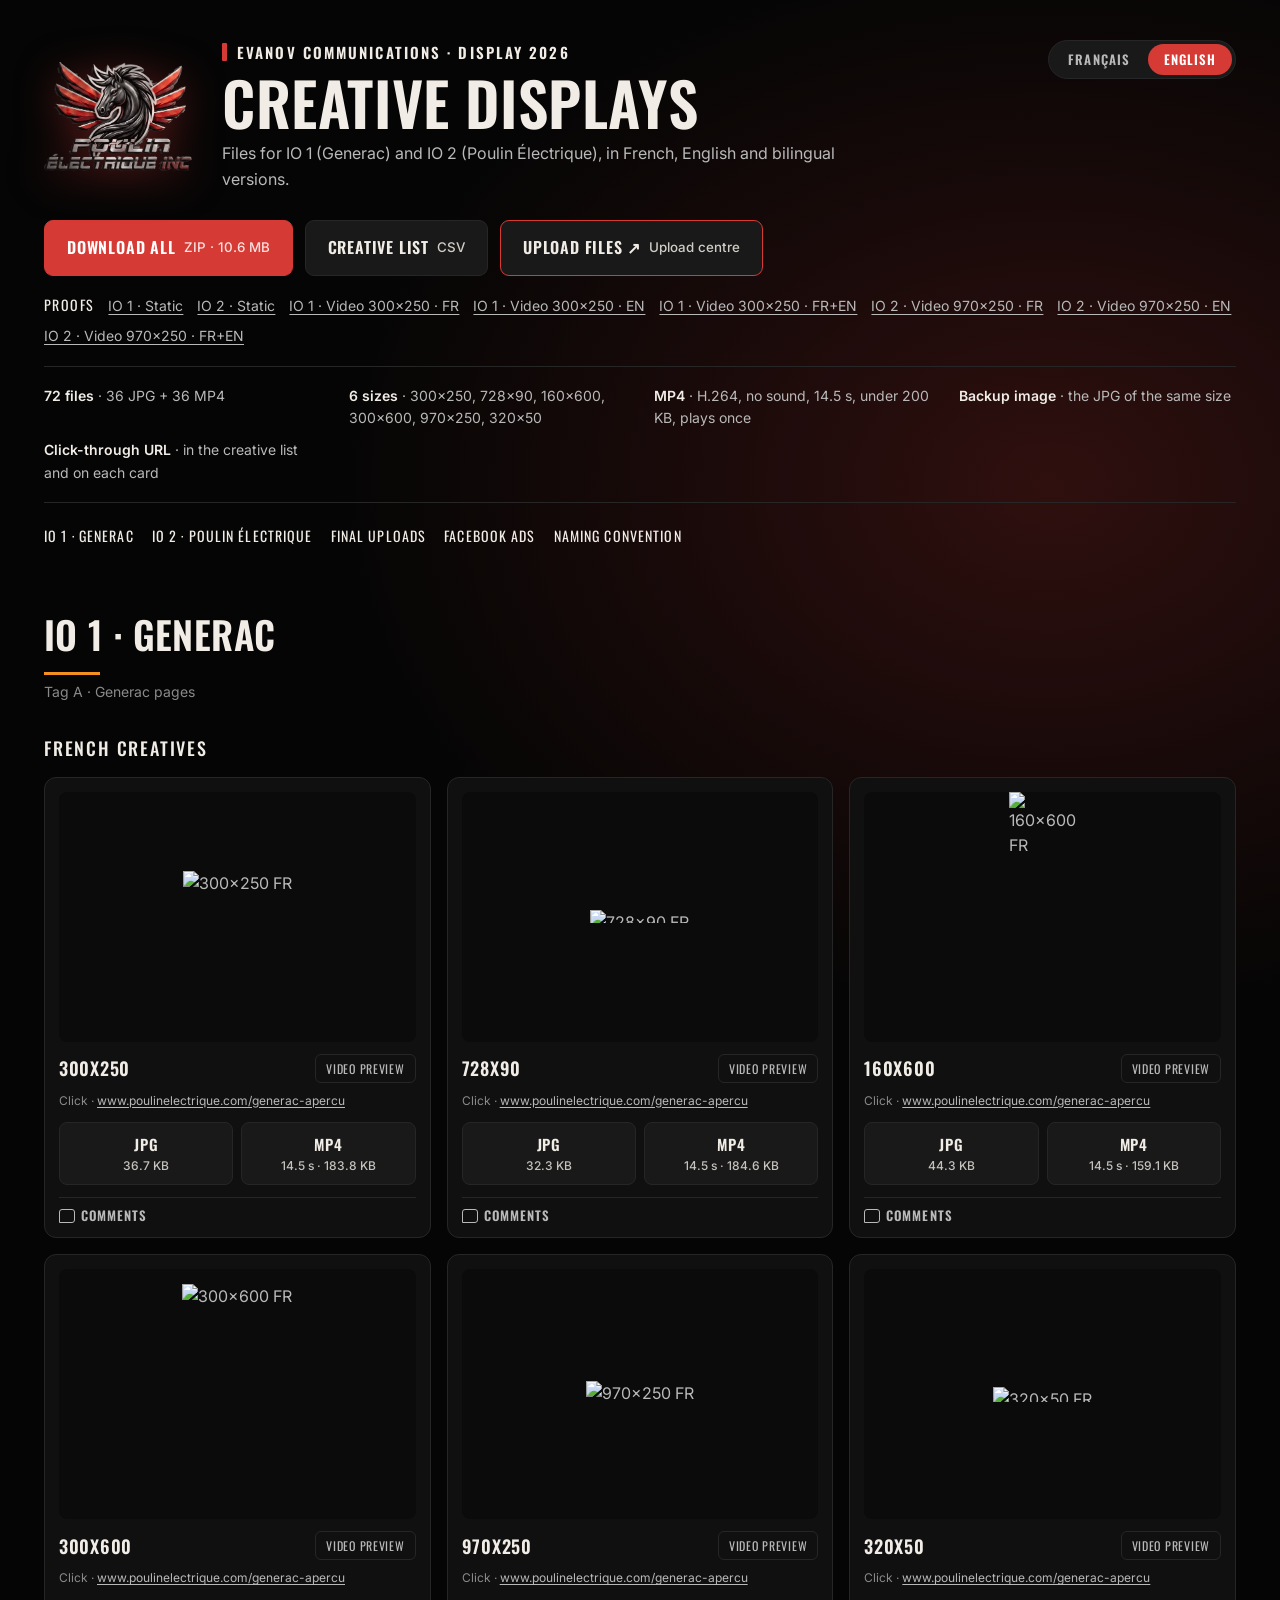
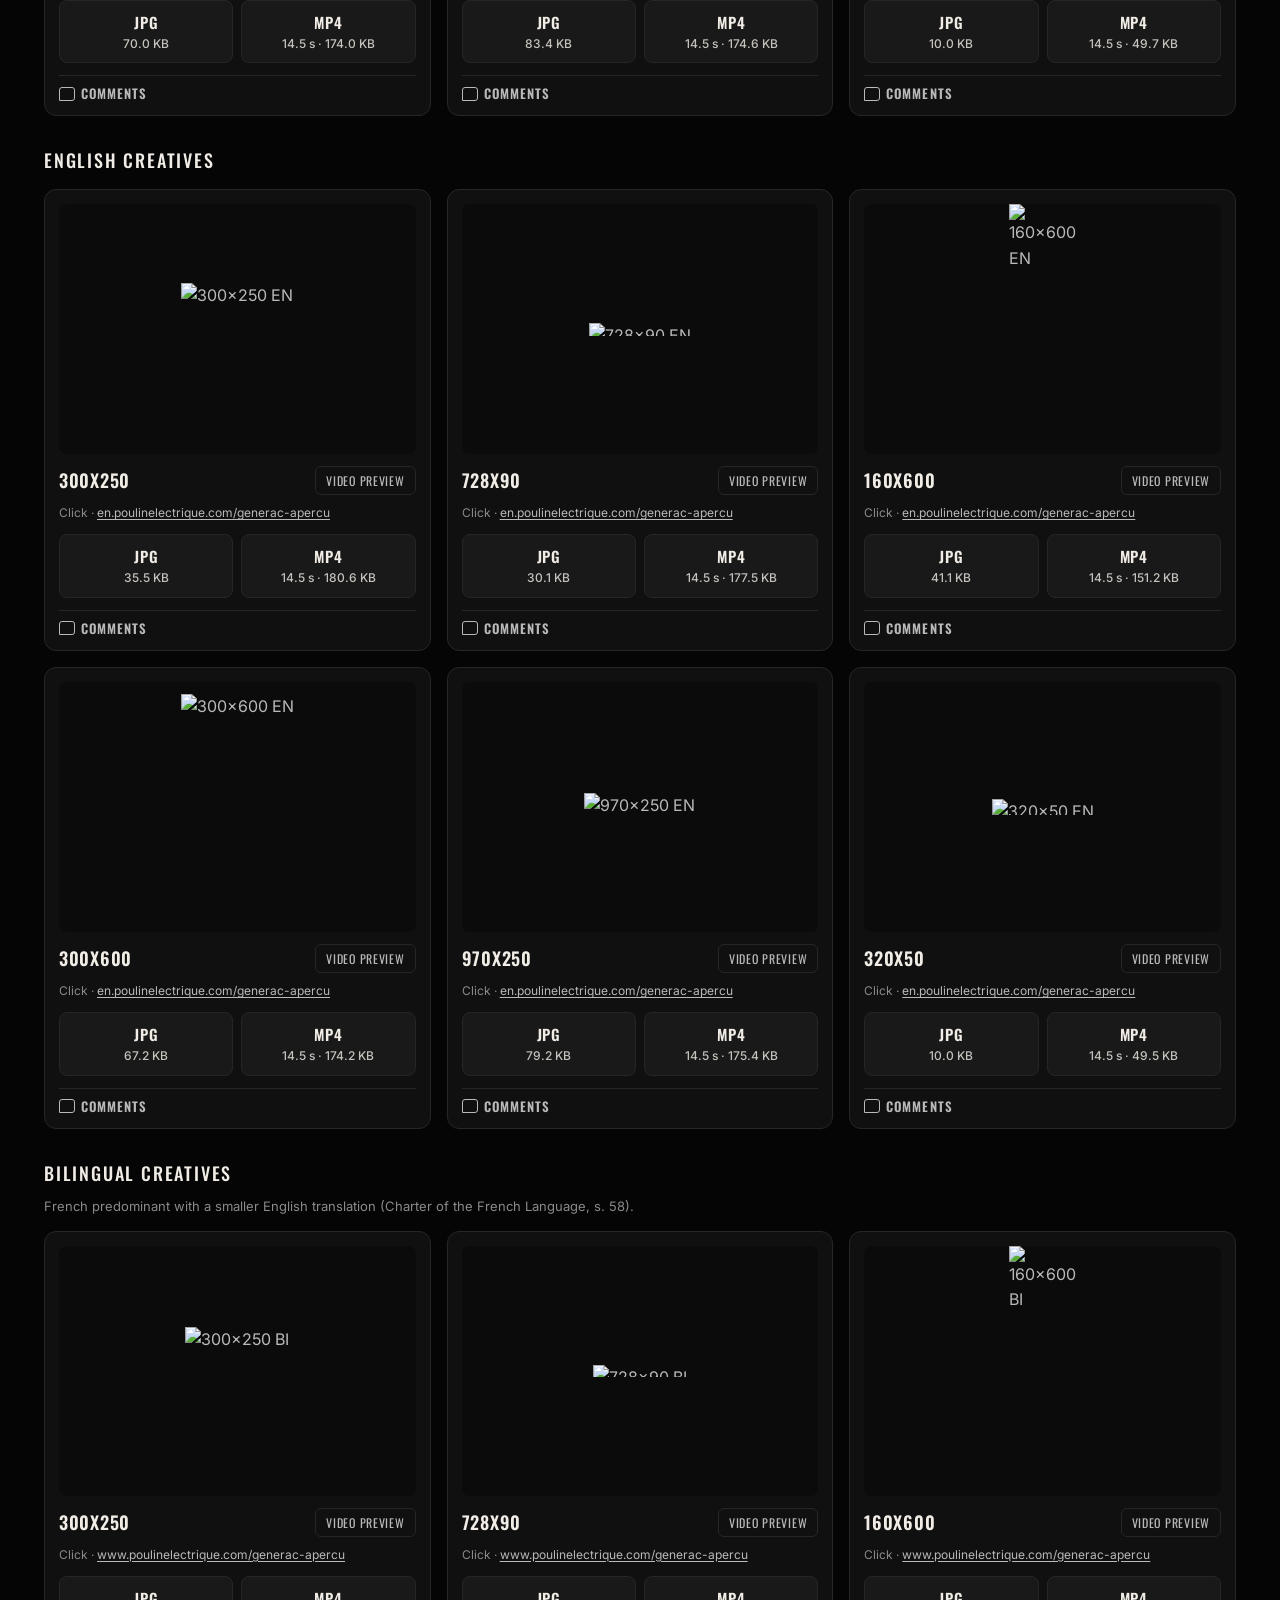
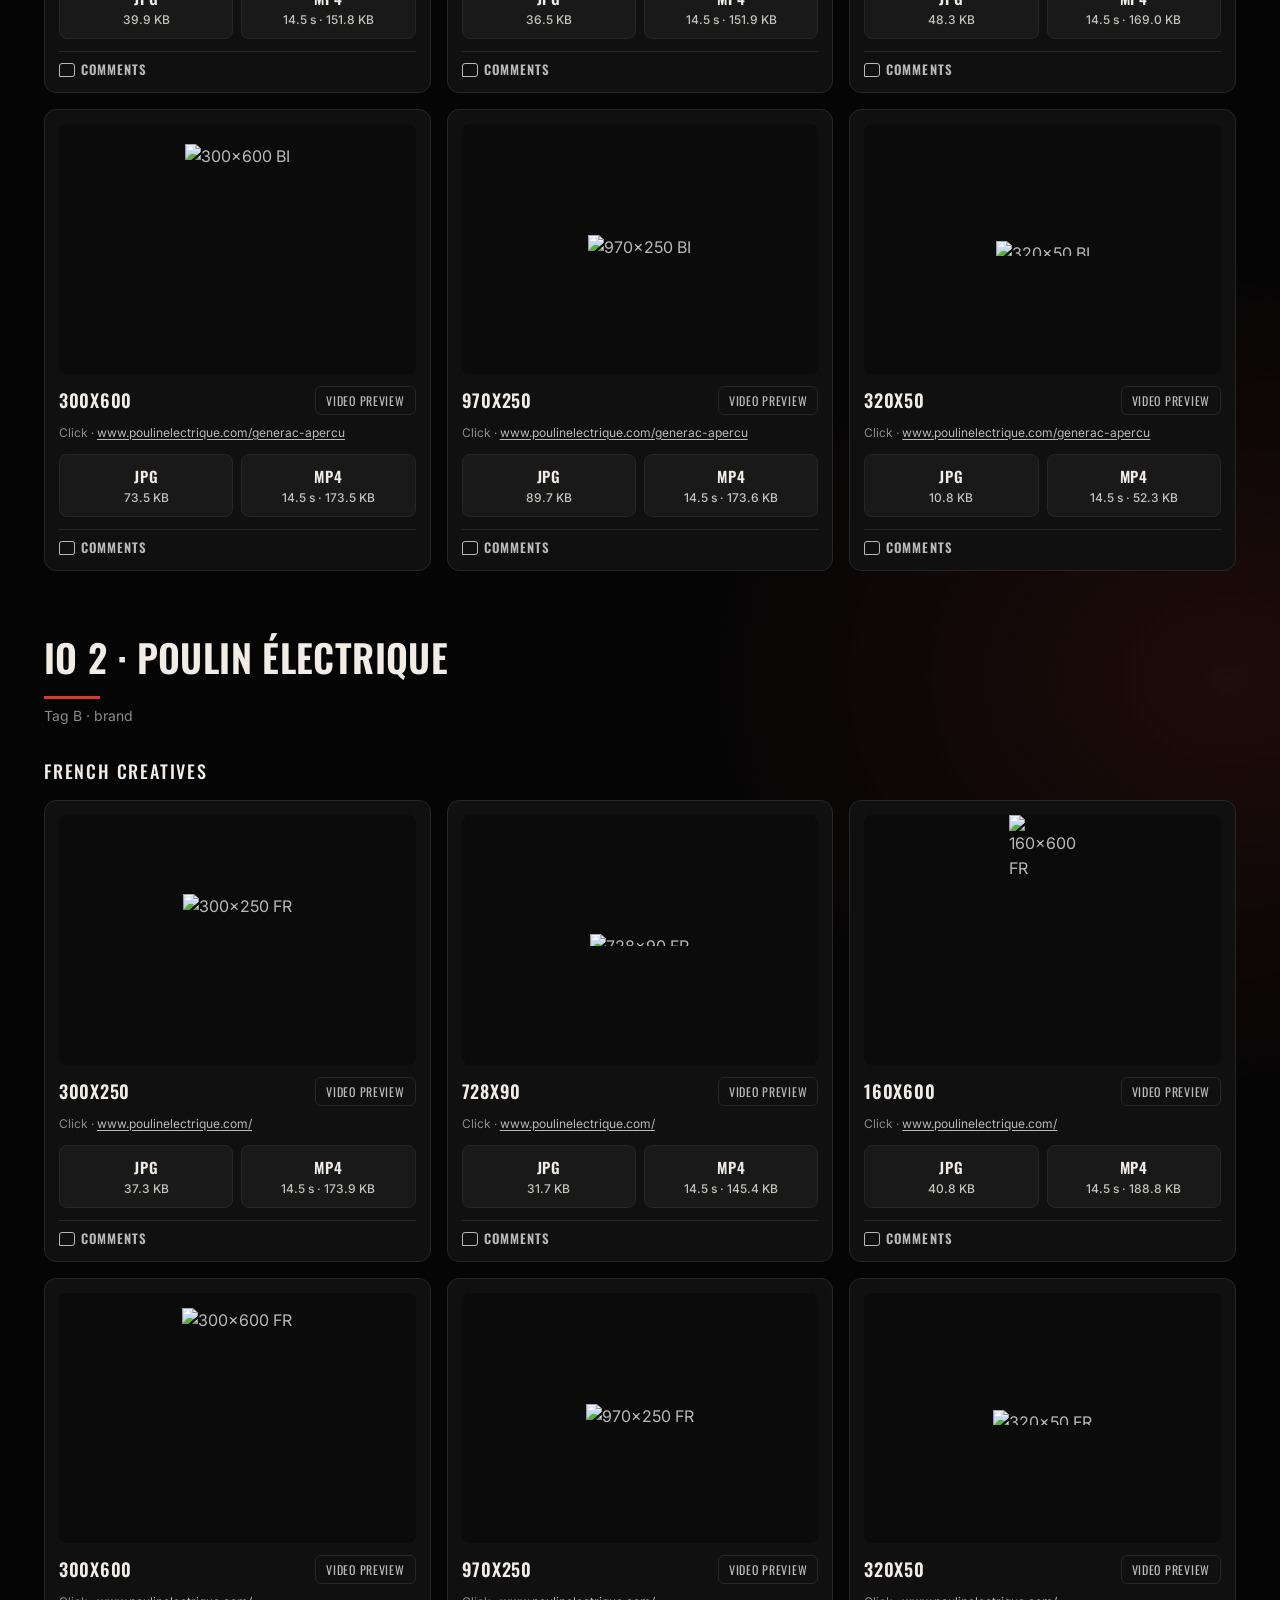
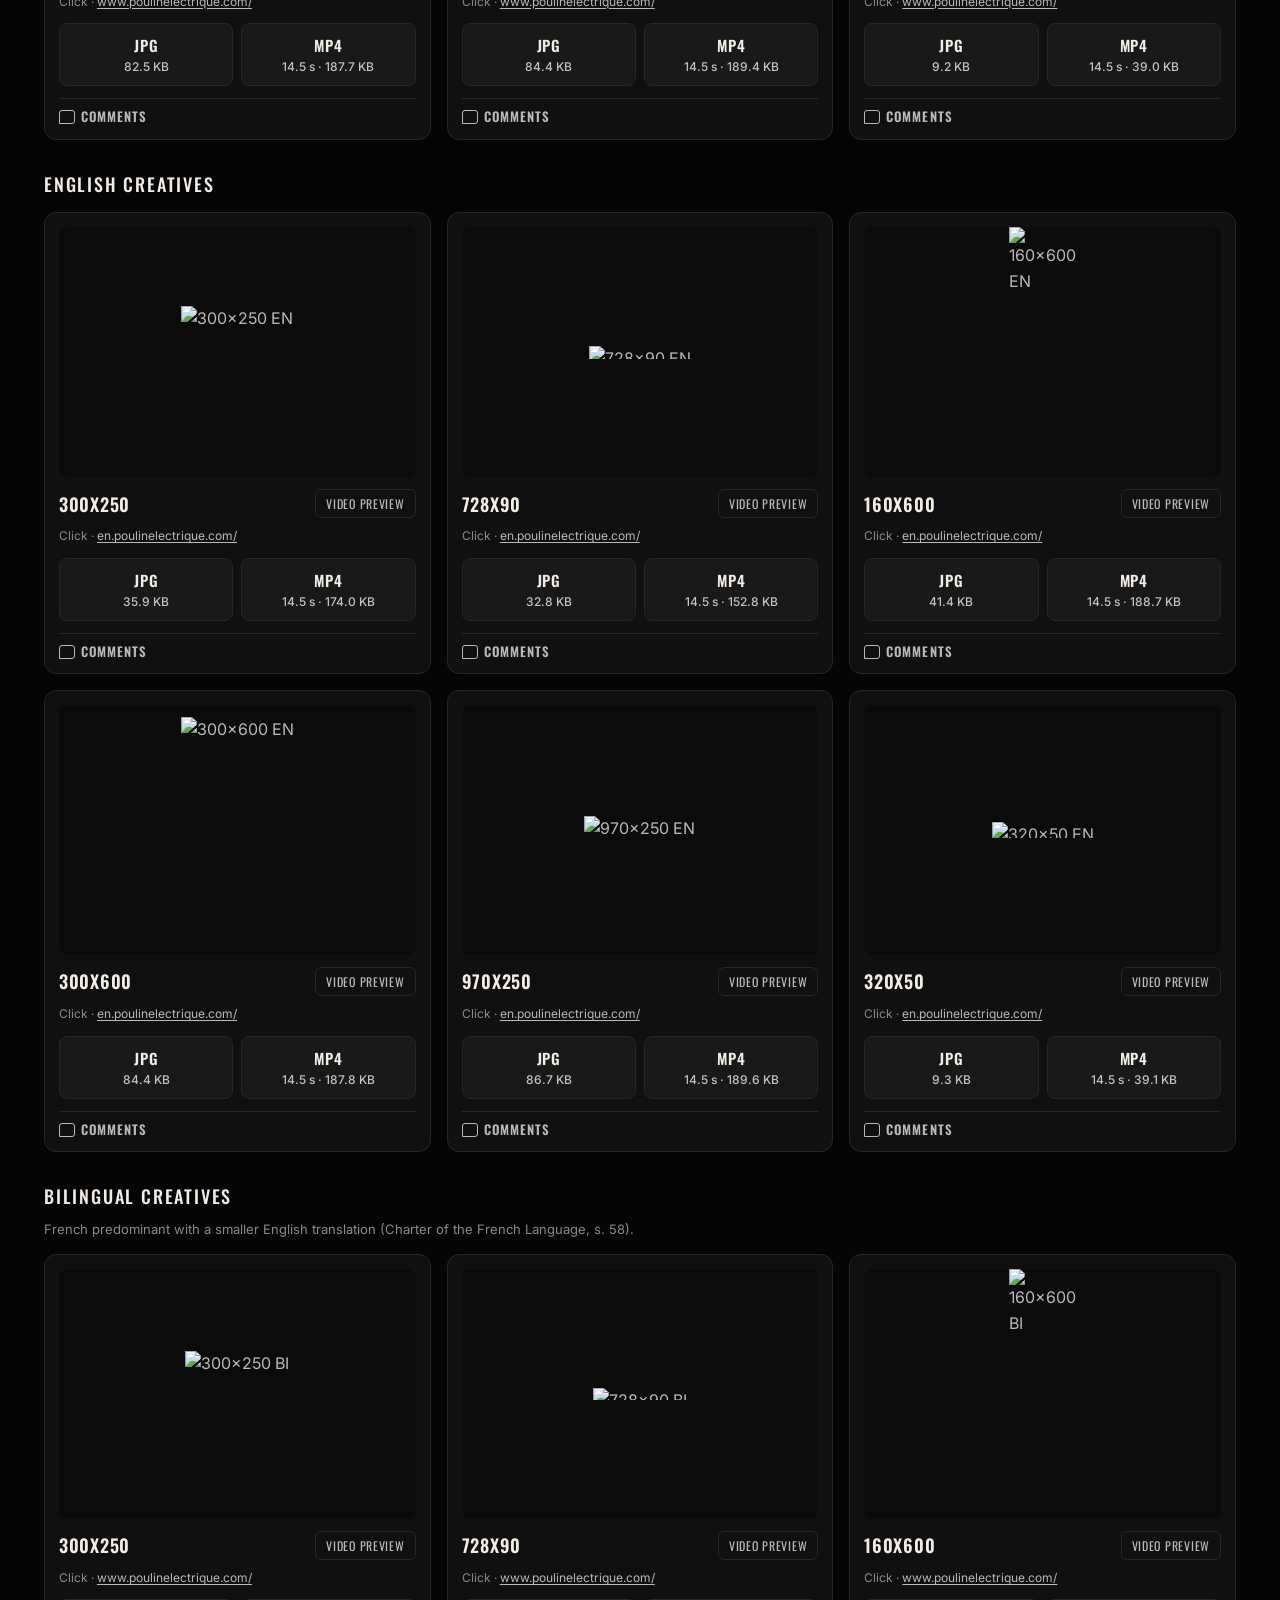
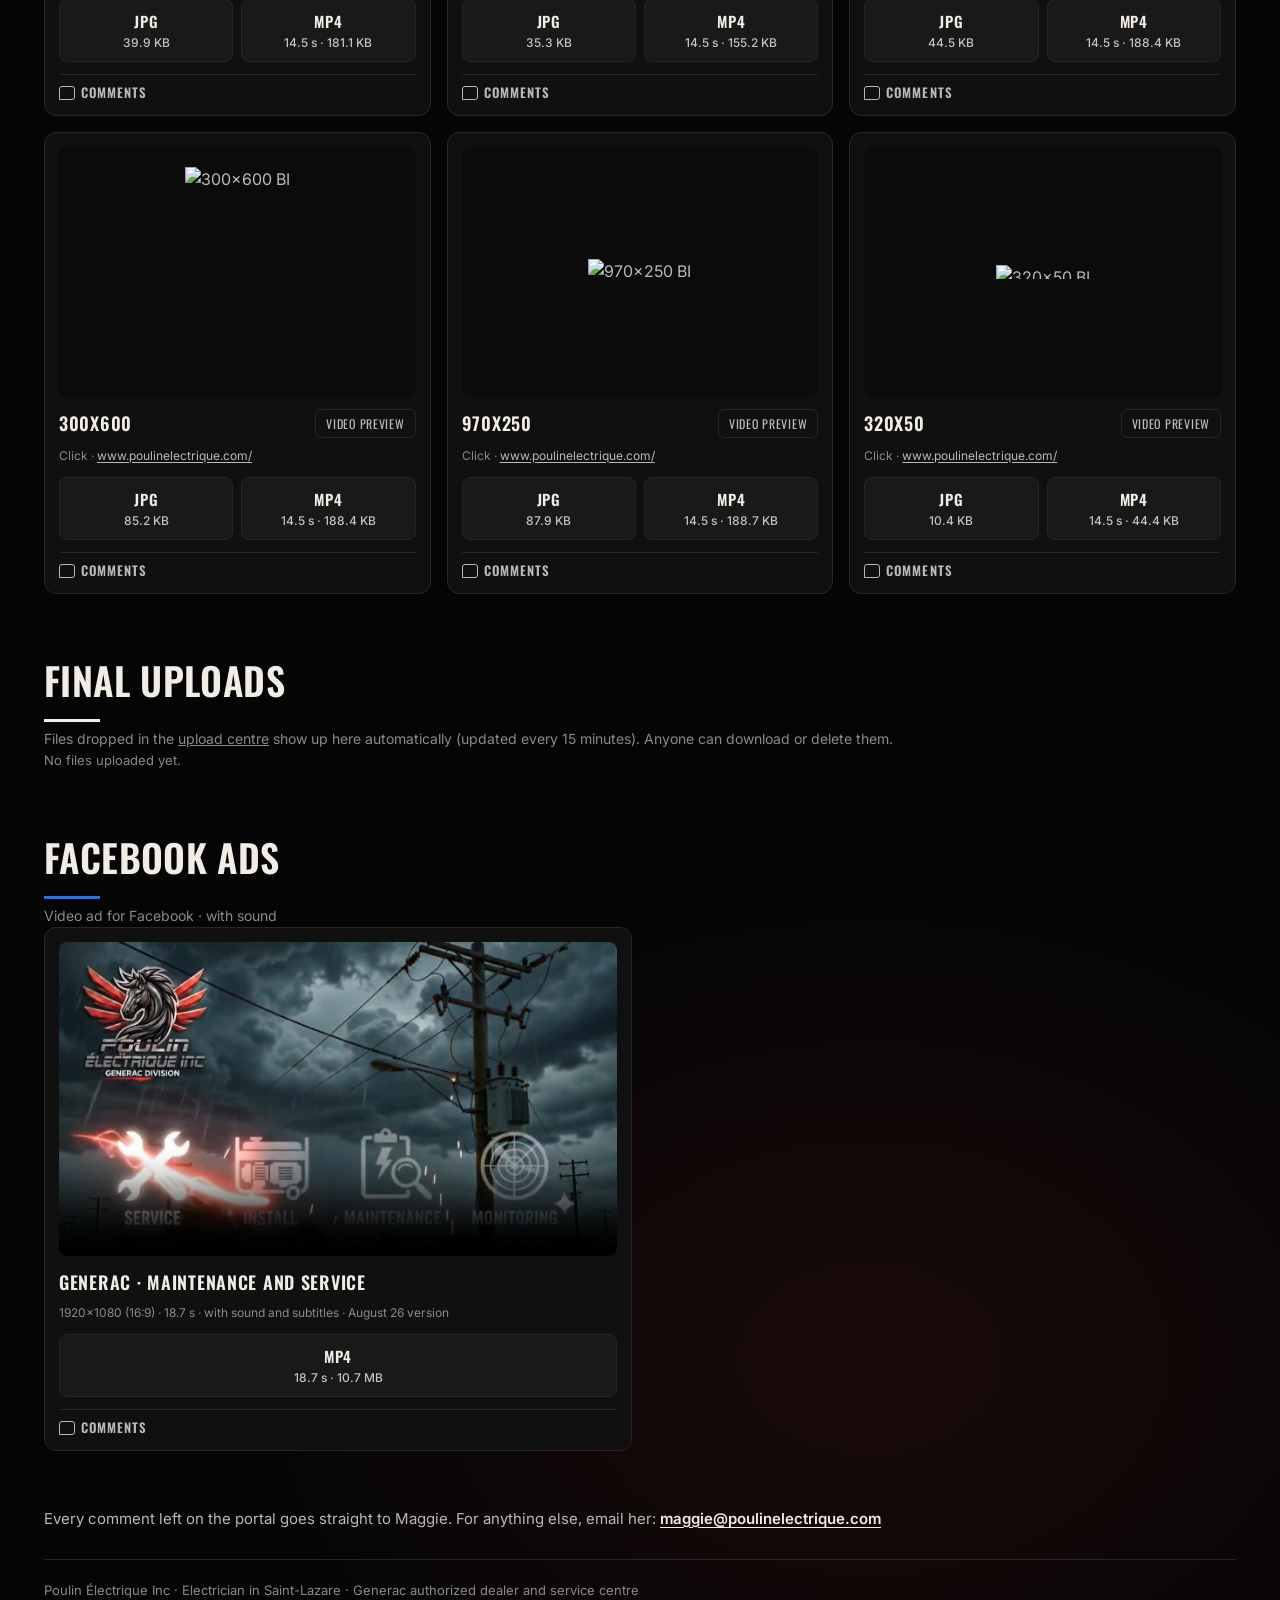
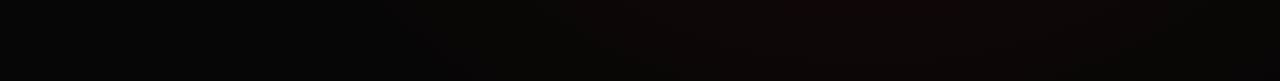
==== en/index.html @ f5dd73fe "Point the upload buttons and the sync to the new Nextcloud link Co-Authored-By: Claude Opus 5.5 <nor" ====
<!doctype html>
<html lang="en-CA">
<head>
<meta charset="utf-8">
<meta name="viewport" content="width=device-width, initial-scale=1">
<meta name="robots" content="noindex, nofollow">
<title>Evanov creative displays · Poulin Électrique Inc</title>
<link rel="alternate" hreflang="fr-CA" href="https://evanov.poulinelectrique.com/">
<link rel="alternate" hreflang="en-CA" href="https://evanov.poulinelectrique.com/en/">
<link rel="preconnect" href="https://fonts.googleapis.com">
<link rel="preconnect" href="https://fonts.gstatic.com" crossorigin>
<link href="https://fonts.googleapis.com/css2?family=Inter:wght@400;500;600&family=Oswald:wght@500;600&display=swap" rel="stylesheet">
<style>
:root{--pei-black:#050505;--pei-black-2:#0B0B0B;--pei-panel:#101010;--pei-panel-2:#161616;--pei-border:#262626;
--pei-red:#D63A34;--pei-red-dark:#B32B26;--pei-cream:#F1EDE6;--pei-text:#B9B9B9;--pei-muted:#8A8A8A;--gen-logo:#F48F20}
*{box-sizing:border-box;margin:0;padding:0}
[hidden]{display:none!important}
html{background:var(--pei-black)}
body{min-height:100vh;color:var(--pei-text);font:16px/1.6 Inter,system-ui,sans-serif;background:
 radial-gradient(1200px 900px at 82% 6%,rgba(214,58,52,.20),transparent 60%),
 radial-gradient(900px 700px at 96% 48%,rgba(214,58,52,.12),transparent 60%),
 radial-gradient(1100px 800px at 68% 96%,rgba(214,58,52,.10),transparent 60%),var(--pei-black);background-attachment:scroll}
a{color:inherit}
.wrap{max-width:1240px;margin:0 auto;padding:40px 24px 80px}
h1,h2,h3,.size,.btn,.dl a,.play{font-family:Oswald,sans-serif;text-transform:uppercase;letter-spacing:.01em}
.top{display:flex;gap:28px;align-items:center;flex-wrap:wrap;margin-bottom:28px}
.top img{width:150px;height:auto;filter:drop-shadow(0 6px 22px rgba(214,58,52,.35))}
.kicker{font-family:Oswald,sans-serif;font-weight:600;font-size:15px;letter-spacing:.14em;text-transform:uppercase;color:var(--pei-cream);display:flex;align-items:center;gap:10px}
.kicker::before{content:"";width:5px;height:18px;background:var(--pei-red);border-radius:1px}
h1{font-weight:600;color:var(--pei-cream);font-size:clamp(34px,5vw,60px);line-height:1.05;margin:6px 0 8px}
.lead{max-width:62ch;color:var(--pei-text)}
.en{color:var(--pei-muted)}
.actions{display:flex;flex-wrap:wrap;gap:12px;margin:26px 0 18px}
.btn{display:inline-flex;align-items:center;gap:8px;padding:14px 22px;border-radius:9px;font-weight:600;letter-spacing:.05em;font-size:16px;text-decoration:none;border:1px solid var(--pei-border);background:#191919;color:var(--pei-cream);transition:background .15s}
.btn:hover{background:var(--pei-panel-2)}
.btn.primary{background:var(--pei-red);border-color:var(--pei-red);color:#fff}
.btn.primary:hover{background:var(--pei-red-dark)}
.btn.upload-btn{border-color:var(--pei-red)}
.btn small{font-family:Inter,sans-serif;text-transform:none;letter-spacing:0;font-weight:500;opacity:.85}
.specs{display:grid;grid-template-columns:repeat(auto-fit,minmax(230px,1fr));gap:10px 28px;margin:8px 0 8px;padding:18px 0;border-top:1px solid var(--pei-border);border-bottom:1px solid var(--pei-border);list-style:none;font-size:14px}
.specs b{color:var(--pei-cream);font-weight:600}
nav.jump{display:flex;flex-wrap:wrap;gap:8px 18px;margin:22px 0 0;font-family:Oswald,sans-serif;text-transform:uppercase;letter-spacing:.08em;font-size:14px}
nav.jump a{text-decoration:none;color:var(--pei-cream)} nav.jump a:hover{color:var(--pei-red)}
.io{margin-top:56px}
.io-head h2{color:var(--pei-cream);font-weight:600;font-size:clamp(26px,3vw,38px)}
#io1 .io-head h2::after{content:"";display:block;width:56px;height:3px;background:var(--gen-logo);margin-top:8px}
#io2 .io-head h2::after{content:"";display:block;width:56px;height:3px;background:var(--pei-red);margin-top:8px}
.io-head p{color:var(--pei-muted);font-size:14px;margin-top:6px}
.lang h3{color:var(--pei-cream);font-weight:500;font-size:18px;letter-spacing:.1em;margin:30px 0 14px}
.grid{display:grid;grid-template-columns:repeat(auto-fill,minmax(290px,1fr));gap:16px}
.card{background:var(--pei-panel);border:1px solid var(--pei-border);border-radius:12px;padding:14px;display:flex;flex-direction:column;gap:12px}
.frame{height:250px;display:flex;align-items:center;justify-content:center;background:var(--pei-black-2);border-radius:8px;overflow:hidden}
.frame img,.frame video{display:block;max-width:100%;max-height:100%;width:auto;height:auto}
.meta{display:flex;justify-content:space-between;align-items:center;gap:10px}
.size{color:var(--pei-cream);font-weight:600;font-size:18px;letter-spacing:.04em}
.play{background:none;border:1px solid var(--pei-border);color:var(--pei-text);border-radius:6px;padding:5px 10px;font-size:12px;letter-spacing:.06em;cursor:pointer}
.play:hover,.play[aria-pressed="true"]{border-color:var(--pei-red);color:var(--pei-cream)}
.play .en{color:inherit;opacity:.7}
.dl{display:grid;grid-template-columns:1fr 1fr;gap:8px}
.dl a{display:flex;flex-direction:column;align-items:center;padding:9px 6px;border-radius:8px;background:#191919;border:1px solid var(--pei-border);text-decoration:none;color:var(--pei-cream);font-weight:600;font-size:15px;letter-spacing:.05em;transition:background .15s}
.dl a:hover{background:var(--pei-red);border-color:var(--pei-red);color:#fff}
.dl .del{display:flex;flex-direction:column;align-items:center;padding:9px 6px;border-radius:8px;background:none;border:1px solid var(--pei-border);color:var(--pei-text);font:600 15px/1.6 Oswald,sans-serif;text-transform:uppercase;letter-spacing:.05em;cursor:pointer;transition:color .15s,border-color .15s}
.dl .del:hover{border-color:var(--pei-red);color:var(--pei-red)}
.dl .del:disabled{opacity:.6;cursor:default}
.dl small{font-family:Inter,sans-serif;text-transform:none;letter-spacing:0;font-weight:500;font-size:12px;color:inherit;opacity:.8}
a:focus-visible,button:focus-visible{outline:2px solid var(--pei-cream);outline-offset:3px}
footer{margin-top:28px;padding-top:20px;border-top:1px solid var(--pei-border);font-size:13px;color:var(--pei-muted)}
@media (max-width:640px){.btn{flex-direction:column;align-items:flex-start;gap:2px}.wrap{padding:28px 16px 64px}.top img{width:110px}.grid{grid-template-columns:1fr}.frame{height:220px}}

.lang-toggle{margin-left:auto;align-self:flex-start;display:inline-flex;gap:2px;padding:3px;border:1px solid var(--pei-border);background:#191919;border-radius:999px}
.lang-toggle a{flex:1;text-align:center;font:600 13px/1 Oswald,sans-serif;text-transform:uppercase;letter-spacing:.08em;color:var(--pei-text);text-decoration:none;border-radius:999px;padding:9px 16px;transition:background .15s,color .15s}
.lang-toggle a:hover{color:var(--pei-cream)}
.lang-toggle a[aria-current="page"]{background:var(--pei-red);color:#fff}
.contact-note{margin-top:56px;font-size:15px;color:var(--pei-text)}
.contact-note a{color:var(--pei-cream);font-weight:600;text-underline-offset:3px;overflow-wrap:anywhere}
.contact-note a:hover{color:var(--pei-red)}
@media (max-width:640px){.lang-toggle{width:100%;margin-left:0}}
.proofs{display:flex;flex-wrap:wrap;gap:8px 14px;align-items:baseline;margin:0 0 18px;font-size:14px}
.proofs span{font-family:Oswald,sans-serif;text-transform:uppercase;letter-spacing:.1em;color:var(--pei-cream)}
.proofs a{color:var(--pei-text);text-underline-offset:3px}
.proofs a:hover{color:var(--pei-cream)}
.click{font-size:12px;color:var(--pei-muted);overflow-wrap:anywhere;margin-top:-4px}
.click a{color:var(--pei-text);text-underline-offset:2px}
.note{font-size:13px;color:var(--pei-muted);margin:-6px 0 14px}
#final .io-head h2::after{content:"";display:block;width:56px;height:3px;background:var(--pei-cream);margin-top:8px}
#facebook .io-head h2::after{content:"";display:block;width:56px;height:3px;background:#1877F2;margin-top:8px}
.grid.wide{grid-template-columns:repeat(auto-fill,minmax(min(100%,460px),1fr))}
.grid>.note{grid-column:1/-1;margin:0}
.frame.wide{height:auto;aspect-ratio:16/9}
.frame.wide video{width:100%;height:100%;object-fit:contain}
.frame .ext{font:600 30px/1 Oswald,sans-serif;text-transform:uppercase;letter-spacing:.06em;color:var(--pei-muted)}
.fname{color:var(--pei-cream);font-weight:600;font-size:15px;overflow-wrap:anywhere}
.finfo{font-size:12px;color:var(--pei-muted);margin-top:-6px}
.dl.one{grid-template-columns:1fr}
</style>
<link rel="stylesheet" href="../assets/comments.css">
<script>
// ?lang=fr sends readers to the French page.
if (new URLSearchParams(location.search).get('lang') === 'fr') location.replace('../' + location.hash);
</script>
</head>
<body>
<main class="wrap">
  <div class="top">
    <img src="../assets/PEI_Logo-Horse.png" alt="Poulin Électrique Inc">
    <div>
      <p class="kicker">Evanov Communications · Display 2026</p>
      <h1>Creative displays</h1>
      <p class="lead">Files for IO 1 (Generac) and IO 2 (Poulin Électrique), in French, English and bilingual versions.</p>
    </div>
    <nav class="lang-toggle" aria-label="Langue / Language">
      <a href="../" hreflang="fr" lang="fr" data-lang="fr">Français</a>
      <a href="./" hreflang="en" lang="en" data-lang="en" aria-current="page">English</a>
    </nav>
  </div>

  <div class="actions">
    <a class="btn primary" href="../PEI_Evanov_Display_2026-10.zip" download>Download all <small>ZIP · 10.6 MB</small></a>
    <a class="btn" href="../PEI_Evanov_EN_CreativeList.csv" download>Creative list <small>CSV</small></a>
    <a class="btn upload-btn" href="https://portail.poulinelectrique.com/s/enEReEKwoagQmYc" target="_blank" rel="noopener">Upload files ↗ <small>Upload centre</small></a>
  </div>
  <p class="proofs"><span>Proofs</span> <a href="../Proofs/PEI_IO1-Generac_Proof-Static.jpg" target="_blank" rel="noopener">IO 1 · Static</a> <a href="../Proofs/PEI_IO2-Poulin_Proof-Static.jpg" target="_blank" rel="noopener">IO 2 · Static</a> <a href="../Proofs/PEI_IO1-Generac_FR_300x250_Proof-Video.jpg" target="_blank" rel="noopener">IO 1 · Video 300x250 · FR</a> <a href="../Proofs/PEI_IO1-Generac_EN_300x250_Proof-Video.jpg" target="_blank" rel="noopener">IO 1 · Video 300x250 · EN</a> <a href="../Proofs/PEI_IO1-Generac_BI_300x250_Proof-Video.jpg" target="_blank" rel="noopener">IO 1 · Video 300x250 · FR+EN</a> <a href="../Proofs/PEI_IO2-Poulin_FR_970x250_Proof-Video.jpg" target="_blank" rel="noopener">IO 2 · Video 970x250 · FR</a> <a href="../Proofs/PEI_IO2-Poulin_EN_970x250_Proof-Video.jpg" target="_blank" rel="noopener">IO 2 · Video 970x250 · EN</a> <a href="../Proofs/PEI_IO2-Poulin_BI_970x250_Proof-Video.jpg" target="_blank" rel="noopener">IO 2 · Video 970x250 · FR+EN</a></p>

  <ul class="specs"><li><b>72 files</b> · 36 JPG + 36 MP4</li><li><b>6 sizes</b> · 300×250, 728×90, 160×600, 300×600, 970×250, 320×50</li><li><b>MP4</b> · H.264, no sound, 14.5 s, under 200 KB, plays once</li><li><b>Backup image</b> · the JPG of the same size</li><li><b>Click-through URL</b> · in the creative list and on each card</li></ul>

  <nav class="jump" aria-label="Sections"><a href="#io1">IO 1 · Generac</a><a href="#io2">IO 2 · Poulin Électrique</a><a href="#final">Final uploads</a><a href="#facebook">Facebook ads</a><a href="final-drafts/#naming">Naming convention</a></nav>

  <section class="io" id="io1">
    <header class="io-head"><h2>IO 1 · Generac</h2><p>Tag A · Generac pages</p></header>
    <section class="lang">
      <h3>French creatives</h3>
      <div class="grid">
      <article class="card">
        <div class="frame">
          <img src="../Static/IO1-Generac/PEI_IO1-Generac_FR_300x250.jpg" width="300" height="250" alt="300x250 FR" loading="lazy">
          <video src="../Video-MP4/IO1-Generac/PEI_IO1-Generac_FR_300x250.mp4" poster="../Static/IO1-Generac/PEI_IO1-Generac_FR_300x250.jpg" width="300" height="250" preload="none" muted playsinline controls hidden></video>
        </div>
        <div class="meta">
          <span class="size">300x250</span>
          <button class="play" type="button" aria-pressed="false">Video preview</button>
        </div>
        <p class="click">Click · <a href="https://www.poulinelectrique.com/generac-apercu?utm_source=evanov&amp;utm_medium=display&amp;utm_campaign=io1-generac-fr&amp;utm_content=static-300x250" target="_blank" rel="noopener">www.poulinelectrique.com/generac-apercu</a></p>
        <div class="dl">
          <a href="../Static/IO1-Generac/PEI_IO1-Generac_FR_300x250.jpg" download>JPG <small>36.7 KB</small></a>
          <a href="../Video-MP4/IO1-Generac/PEI_IO1-Generac_FR_300x250.mp4" download>MP4 <small>14.5 s · 183.8 KB</small></a>
        </div>
      </article>
      <article class="card">
        <div class="frame">
          <img src="../Static/IO1-Generac/PEI_IO1-Generac_FR_728x90.jpg" width="728" height="90" alt="728x90 FR" loading="lazy">
          <video src="../Video-MP4/IO1-Generac/PEI_IO1-Generac_FR_728x90.mp4" poster="../Static/IO1-Generac/PEI_IO1-Generac_FR_728x90.jpg" width="728" height="90" preload="none" muted playsinline controls hidden></video>
        </div>
        <div class="meta">
          <span class="size">728x90</span>
          <button class="play" type="button" aria-pressed="false">Video preview</button>
        </div>
        <p class="click">Click · <a href="https://www.poulinelectrique.com/generac-apercu?utm_source=evanov&amp;utm_medium=display&amp;utm_campaign=io1-generac-fr&amp;utm_content=static-728x90" target="_blank" rel="noopener">www.poulinelectrique.com/generac-apercu</a></p>
        <div class="dl">
          <a href="../Static/IO1-Generac/PEI_IO1-Generac_FR_728x90.jpg" download>JPG <small>32.3 KB</small></a>
          <a href="../Video-MP4/IO1-Generac/PEI_IO1-Generac_FR_728x90.mp4" download>MP4 <small>14.5 s · 184.6 KB</small></a>
        </div>
      </article>
      <article class="card">
        <div class="frame">
          <img src="../Static/IO1-Generac/PEI_IO1-Generac_FR_160x600.jpg" width="160" height="600" alt="160x600 FR" loading="lazy">
          <video src="../Video-MP4/IO1-Generac/PEI_IO1-Generac_FR_160x600.mp4" poster="../Static/IO1-Generac/PEI_IO1-Generac_FR_160x600.jpg" width="160" height="600" preload="none" muted playsinline controls hidden></video>
        </div>
        <div class="meta">
          <span class="size">160x600</span>
          <button class="play" type="button" aria-pressed="false">Video preview</button>
        </div>
        <p class="click">Click · <a href="https://www.poulinelectrique.com/generac-apercu?utm_source=evanov&amp;utm_medium=display&amp;utm_campaign=io1-generac-fr&amp;utm_content=static-160x600" target="_blank" rel="noopener">www.poulinelectrique.com/generac-apercu</a></p>
        <div class="dl">
          <a href="../Static/IO1-Generac/PEI_IO1-Generac_FR_160x600.jpg" download>JPG <small>44.3 KB</small></a>
          <a href="../Video-MP4/IO1-Generac/PEI_IO1-Generac_FR_160x600.mp4" download>MP4 <small>14.5 s · 159.1 KB</small></a>
        </div>
      </article>
      <article class="card">
        <div class="frame">
          <img src="../Static/IO1-Generac/PEI_IO1-Generac_FR_300x600.jpg" width="300" height="600" alt="300x600 FR" loading="lazy">
          <video src="../Video-MP4/IO1-Generac/PEI_IO1-Generac_FR_300x600.mp4" poster="../Static/IO1-Generac/PEI_IO1-Generac_FR_300x600.jpg" width="300" height="600" preload="none" muted playsinline controls hidden></video>
        </div>
        <div class="meta">
          <span class="size">300x600</span>
          <button class="play" type="button" aria-pressed="false">Video preview</button>
        </div>
        <p class="click">Click · <a href="https://www.poulinelectrique.com/generac-apercu?utm_source=evanov&amp;utm_medium=display&amp;utm_campaign=io1-generac-fr&amp;utm_content=static-300x600" target="_blank" rel="noopener">www.poulinelectrique.com/generac-apercu</a></p>
        <div class="dl">
          <a href="../Static/IO1-Generac/PEI_IO1-Generac_FR_300x600.jpg" download>JPG <small>70.0 KB</small></a>
          <a href="../Video-MP4/IO1-Generac/PEI_IO1-Generac_FR_300x600.mp4" download>MP4 <small>14.5 s · 174.0 KB</small></a>
        </div>
      </article>
      <article class="card">
        <div class="frame">
          <img src="../Static/IO1-Generac/PEI_IO1-Generac_FR_970x250.jpg" width="970" height="250" alt="970x250 FR" loading="lazy">
          <video src="../Video-MP4/IO1-Generac/PEI_IO1-Generac_FR_970x250.mp4" poster="../Static/IO1-Generac/PEI_IO1-Generac_FR_970x250.jpg" width="970" height="250" preload="none" muted playsinline controls hidden></video>
        </div>
        <div class="meta">
          <span class="size">970x250</span>
          <button class="play" type="button" aria-pressed="false">Video preview</button>
        </div>
        <p class="click">Click · <a href="https://www.poulinelectrique.com/generac-apercu?utm_source=evanov&amp;utm_medium=display&amp;utm_campaign=io1-generac-fr&amp;utm_content=static-970x250" target="_blank" rel="noopener">www.poulinelectrique.com/generac-apercu</a></p>
        <div class="dl">
          <a href="../Static/IO1-Generac/PEI_IO1-Generac_FR_970x250.jpg" download>JPG <small>83.4 KB</small></a>
          <a href="../Video-MP4/IO1-Generac/PEI_IO1-Generac_FR_970x250.mp4" download>MP4 <small>14.5 s · 174.6 KB</small></a>
        </div>
      </article>
      <article class="card">
        <div class="frame">
          <img src="../Static/IO1-Generac/PEI_IO1-Generac_FR_320x50.jpg" width="320" height="50" alt="320x50 FR" loading="lazy">
          <video src="../Video-MP4/IO1-Generac/PEI_IO1-Generac_FR_320x50.mp4" poster="../Static/IO1-Generac/PEI_IO1-Generac_FR_320x50.jpg" width="320" height="50" preload="none" muted playsinline controls hidden></video>
        </div>
        <div class="meta">
          <span class="size">320x50</span>
          <button class="play" type="button" aria-pressed="false">Video preview</button>
        </div>
        <p class="click">Click · <a href="https://www.poulinelectrique.com/generac-apercu?utm_source=evanov&amp;utm_medium=display&amp;utm_campaign=io1-generac-fr&amp;utm_content=static-320x50" target="_blank" rel="noopener">www.poulinelectrique.com/generac-apercu</a></p>
        <div class="dl">
          <a href="../Static/IO1-Generac/PEI_IO1-Generac_FR_320x50.jpg" download>JPG <small>10.0 KB</small></a>
          <a href="../Video-MP4/IO1-Generac/PEI_IO1-Generac_FR_320x50.mp4" download>MP4 <small>14.5 s · 49.7 KB</small></a>
        </div>
      </article>
      </div>
    </section>
    <section class="lang">
      <h3>English creatives</h3>
      <div class="grid">
      <article class="card">
        <div class="frame">
          <img src="../Static/IO1-Generac/PEI_IO1-Generac_EN_300x250.jpg" width="300" height="250" alt="300x250 EN" loading="lazy">
          <video src="../Video-MP4/IO1-Generac/PEI_IO1-Generac_EN_300x250.mp4" poster="../Static/IO1-Generac/PEI_IO1-Generac_EN_300x250.jpg" width="300" height="250" preload="none" muted playsinline controls hidden></video>
        </div>
        <div class="meta">
          <span class="size">300x250</span>
          <button class="play" type="button" aria-pressed="false">Video preview</button>
        </div>
        <p class="click">Click · <a href="https://en.poulinelectrique.com/generac-apercu?utm_source=evanov&amp;utm_medium=display&amp;utm_campaign=io1-generac-en&amp;utm_content=static-300x250" target="_blank" rel="noopener">en.poulinelectrique.com/generac-apercu</a></p>
        <div class="dl">
          <a href="../Static/IO1-Generac/PEI_IO1-Generac_EN_300x250.jpg" download>JPG <small>35.5 KB</small></a>
          <a href="../Video-MP4/IO1-Generac/PEI_IO1-Generac_EN_300x250.mp4" download>MP4 <small>14.5 s · 180.6 KB</small></a>
        </div>
      </article>
      <article class="card">
        <div class="frame">
          <img src="../Static/IO1-Generac/PEI_IO1-Generac_EN_728x90.jpg" width="728" height="90" alt="728x90 EN" loading="lazy">
          <video src="../Video-MP4/IO1-Generac/PEI_IO1-Generac_EN_728x90.mp4" poster="../Static/IO1-Generac/PEI_IO1-Generac_EN_728x90.jpg" width="728" height="90" preload="none" muted playsinline controls hidden></video>
        </div>
        <div class="meta">
          <span class="size">728x90</span>
          <button class="play" type="button" aria-pressed="false">Video preview</button>
        </div>
        <p class="click">Click · <a href="https://en.poulinelectrique.com/generac-apercu?utm_source=evanov&amp;utm_medium=display&amp;utm_campaign=io1-generac-en&amp;utm_content=static-728x90" target="_blank" rel="noopener">en.poulinelectrique.com/generac-apercu</a></p>
        <div class="dl">
          <a href="../Static/IO1-Generac/PEI_IO1-Generac_EN_728x90.jpg" download>JPG <small>30.1 KB</small></a>
          <a href="../Video-MP4/IO1-Generac/PEI_IO1-Generac_EN_728x90.mp4" download>MP4 <small>14.5 s · 177.5 KB</small></a>
        </div>
      </article>
      <article class="card">
        <div class="frame">
          <img src="../Static/IO1-Generac/PEI_IO1-Generac_EN_160x600.jpg" width="160" height="600" alt="160x600 EN" loading="lazy">
          <video src="../Video-MP4/IO1-Generac/PEI_IO1-Generac_EN_160x600.mp4" poster="../Static/IO1-Generac/PEI_IO1-Generac_EN_160x600.jpg" width="160" height="600" preload="none" muted playsinline controls hidden></video>
        </div>
        <div class="meta">
          <span class="size">160x600</span>
          <button class="play" type="button" aria-pressed="false">Video preview</button>
        </div>
        <p class="click">Click · <a href="https://en.poulinelectrique.com/generac-apercu?utm_source=evanov&amp;utm_medium=display&amp;utm_campaign=io1-generac-en&amp;utm_content=static-160x600" target="_blank" rel="noopener">en.poulinelectrique.com/generac-apercu</a></p>
        <div class="dl">
          <a href="../Static/IO1-Generac/PEI_IO1-Generac_EN_160x600.jpg" download>JPG <small>41.1 KB</small></a>
          <a href="../Video-MP4/IO1-Generac/PEI_IO1-Generac_EN_160x600.mp4" download>MP4 <small>14.5 s · 151.2 KB</small></a>
        </div>
      </article>
      <article class="card">
        <div class="frame">
          <img src="../Static/IO1-Generac/PEI_IO1-Generac_EN_300x600.jpg" width="300" height="600" alt="300x600 EN" loading="lazy">
          <video src="../Video-MP4/IO1-Generac/PEI_IO1-Generac_EN_300x600.mp4" poster="../Static/IO1-Generac/PEI_IO1-Generac_EN_300x600.jpg" width="300" height="600" preload="none" muted playsinline controls hidden></video>
        </div>
        <div class="meta">
          <span class="size">300x600</span>
          <button class="play" type="button" aria-pressed="false">Video preview</button>
        </div>
        <p class="click">Click · <a href="https://en.poulinelectrique.com/generac-apercu?utm_source=evanov&amp;utm_medium=display&amp;utm_campaign=io1-generac-en&amp;utm_content=static-300x600" target="_blank" rel="noopener">en.poulinelectrique.com/generac-apercu</a></p>
        <div class="dl">
          <a href="../Static/IO1-Generac/PEI_IO1-Generac_EN_300x600.jpg" download>JPG <small>67.2 KB</small></a>
          <a href="../Video-MP4/IO1-Generac/PEI_IO1-Generac_EN_300x600.mp4" download>MP4 <small>14.5 s · 174.2 KB</small></a>
        </div>
      </article>
      <article class="card">
        <div class="frame">
          <img src="../Static/IO1-Generac/PEI_IO1-Generac_EN_970x250.jpg" width="970" height="250" alt="970x250 EN" loading="lazy">
          <video src="../Video-MP4/IO1-Generac/PEI_IO1-Generac_EN_970x250.mp4" poster="../Static/IO1-Generac/PEI_IO1-Generac_EN_970x250.jpg" width="970" height="250" preload="none" muted playsinline controls hidden></video>
        </div>
        <div class="meta">
          <span class="size">970x250</span>
          <button class="play" type="button" aria-pressed="false">Video preview</button>
        </div>
        <p class="click">Click · <a href="https://en.poulinelectrique.com/generac-apercu?utm_source=evanov&amp;utm_medium=display&amp;utm_campaign=io1-generac-en&amp;utm_content=static-970x250" target="_blank" rel="noopener">en.poulinelectrique.com/generac-apercu</a></p>
        <div class="dl">
          <a href="../Static/IO1-Generac/PEI_IO1-Generac_EN_970x250.jpg" download>JPG <small>79.2 KB</small></a>
          <a href="../Video-MP4/IO1-Generac/PEI_IO1-Generac_EN_970x250.mp4" download>MP4 <small>14.5 s · 175.4 KB</small></a>
        </div>
      </article>
      <article class="card">
        <div class="frame">
          <img src="../Static/IO1-Generac/PEI_IO1-Generac_EN_320x50.jpg" width="320" height="50" alt="320x50 EN" loading="lazy">
          <video src="../Video-MP4/IO1-Generac/PEI_IO1-Generac_EN_320x50.mp4" poster="../Static/IO1-Generac/PEI_IO1-Generac_EN_320x50.jpg" width="320" height="50" preload="none" muted playsinline controls hidden></video>
        </div>
        <div class="meta">
          <span class="size">320x50</span>
          <button class="play" type="button" aria-pressed="false">Video preview</button>
        </div>
        <p class="click">Click · <a href="https://en.poulinelectrique.com/generac-apercu?utm_source=evanov&amp;utm_medium=display&amp;utm_campaign=io1-generac-en&amp;utm_content=static-320x50" target="_blank" rel="noopener">en.poulinelectrique.com/generac-apercu</a></p>
        <div class="dl">
          <a href="../Static/IO1-Generac/PEI_IO1-Generac_EN_320x50.jpg" download>JPG <small>10.0 KB</small></a>
          <a href="../Video-MP4/IO1-Generac/PEI_IO1-Generac_EN_320x50.mp4" download>MP4 <small>14.5 s · 49.5 KB</small></a>
        </div>
      </article>
      </div>
    </section>
    <section class="lang">
      <h3>Bilingual creatives</h3><p class="note">French predominant with a smaller English translation (Charter of the French Language, s. 58).</p>
      <div class="grid">
      <article class="card">
        <div class="frame">
          <img src="../Static/IO1-Generac/PEI_IO1-Generac_BI_300x250.jpg" width="300" height="250" alt="300x250 BI" loading="lazy">
          <video src="../Video-MP4/IO1-Generac/PEI_IO1-Generac_BI_300x250.mp4" poster="../Static/IO1-Generac/PEI_IO1-Generac_BI_300x250.jpg" width="300" height="250" preload="none" muted playsinline controls hidden></video>
        </div>
        <div class="meta">
          <span class="size">300x250</span>
          <button class="play" type="button" aria-pressed="false">Video preview</button>
        </div>
        <p class="click">Click · <a href="https://www.poulinelectrique.com/generac-apercu?utm_source=evanov&amp;utm_medium=display&amp;utm_campaign=io1-generac-bi&amp;utm_content=static-300x250" target="_blank" rel="noopener">www.poulinelectrique.com/generac-apercu</a></p>
        <div class="dl">
          <a href="../Static/IO1-Generac/PEI_IO1-Generac_BI_300x250.jpg" download>JPG <small>39.9 KB</small></a>
          <a href="../Video-MP4/IO1-Generac/PEI_IO1-Generac_BI_300x250.mp4" download>MP4 <small>14.5 s · 151.8 KB</small></a>
        </div>
      </article>
      <article class="card">
        <div class="frame">
          <img src="../Static/IO1-Generac/PEI_IO1-Generac_BI_728x90.jpg" width="728" height="90" alt="728x90 BI" loading="lazy">
          <video src="../Video-MP4/IO1-Generac/PEI_IO1-Generac_BI_728x90.mp4" poster="../Static/IO1-Generac/PEI_IO1-Generac_BI_728x90.jpg" width="728" height="90" preload="none" muted playsinline controls hidden></video>
        </div>
        <div class="meta">
          <span class="size">728x90</span>
          <button class="play" type="button" aria-pressed="false">Video preview</button>
        </div>
        <p class="click">Click · <a href="https://www.poulinelectrique.com/generac-apercu?utm_source=evanov&amp;utm_medium=display&amp;utm_campaign=io1-generac-bi&amp;utm_content=static-728x90" target="_blank" rel="noopener">www.poulinelectrique.com/generac-apercu</a></p>
        <div class="dl">
          <a href="../Static/IO1-Generac/PEI_IO1-Generac_BI_728x90.jpg" download>JPG <small>36.5 KB</small></a>
          <a href="../Video-MP4/IO1-Generac/PEI_IO1-Generac_BI_728x90.mp4" download>MP4 <small>14.5 s · 151.9 KB</small></a>
        </div>
      </article>
      <article class="card">
        <div class="frame">
          <img src="../Static/IO1-Generac/PEI_IO1-Generac_BI_160x600.jpg" width="160" height="600" alt="160x600 BI" loading="lazy">
          <video src="../Video-MP4/IO1-Generac/PEI_IO1-Generac_BI_160x600.mp4" poster="../Static/IO1-Generac/PEI_IO1-Generac_BI_160x600.jpg" width="160" height="600" preload="none" muted playsinline controls hidden></video>
        </div>
        <div class="meta">
          <span class="size">160x600</span>
          <button class="play" type="button" aria-pressed="false">Video preview</button>
        </div>
        <p class="click">Click · <a href="https://www.poulinelectrique.com/generac-apercu?utm_source=evanov&amp;utm_medium=display&amp;utm_campaign=io1-generac-bi&amp;utm_content=static-160x600" target="_blank" rel="noopener">www.poulinelectrique.com/generac-apercu</a></p>
        <div class="dl">
          <a href="../Static/IO1-Generac/PEI_IO1-Generac_BI_160x600.jpg" download>JPG <small>48.3 KB</small></a>
          <a href="../Video-MP4/IO1-Generac/PEI_IO1-Generac_BI_160x600.mp4" download>MP4 <small>14.5 s · 169.0 KB</small></a>
        </div>
      </article>
      <article class="card">
        <div class="frame">
          <img src="../Static/IO1-Generac/PEI_IO1-Generac_BI_300x600.jpg" width="300" height="600" alt="300x600 BI" loading="lazy">
          <video src="../Video-MP4/IO1-Generac/PEI_IO1-Generac_BI_300x600.mp4" poster="../Static/IO1-Generac/PEI_IO1-Generac_BI_300x600.jpg" width="300" height="600" preload="none" muted playsinline controls hidden></video>
        </div>
        <div class="meta">
          <span class="size">300x600</span>
          <button class="play" type="button" aria-pressed="false">Video preview</button>
        </div>
        <p class="click">Click · <a href="https://www.poulinelectrique.com/generac-apercu?utm_source=evanov&amp;utm_medium=display&amp;utm_campaign=io1-generac-bi&amp;utm_content=static-300x600" target="_blank" rel="noopener">www.poulinelectrique.com/generac-apercu</a></p>
        <div class="dl">
          <a href="../Static/IO1-Generac/PEI_IO1-Generac_BI_300x600.jpg" download>JPG <small>73.5 KB</small></a>
          <a href="../Video-MP4/IO1-Generac/PEI_IO1-Generac_BI_300x600.mp4" download>MP4 <small>14.5 s · 173.5 KB</small></a>
        </div>
      </article>
      <article class="card">
        <div class="frame">
          <img src="../Static/IO1-Generac/PEI_IO1-Generac_BI_970x250.jpg" width="970" height="250" alt="970x250 BI" loading="lazy">
          <video src="../Video-MP4/IO1-Generac/PEI_IO1-Generac_BI_970x250.mp4" poster="../Static/IO1-Generac/PEI_IO1-Generac_BI_970x250.jpg" width="970" height="250" preload="none" muted playsinline controls hidden></video>
        </div>
        <div class="meta">
          <span class="size">970x250</span>
          <button class="play" type="button" aria-pressed="false">Video preview</button>
        </div>
        <p class="click">Click · <a href="https://www.poulinelectrique.com/generac-apercu?utm_source=evanov&amp;utm_medium=display&amp;utm_campaign=io1-generac-bi&amp;utm_content=static-970x250" target="_blank" rel="noopener">www.poulinelectrique.com/generac-apercu</a></p>
        <div class="dl">
          <a href="../Static/IO1-Generac/PEI_IO1-Generac_BI_970x250.jpg" download>JPG <small>89.7 KB</small></a>
          <a href="../Video-MP4/IO1-Generac/PEI_IO1-Generac_BI_970x250.mp4" download>MP4 <small>14.5 s · 173.6 KB</small></a>
        </div>
      </article>
      <article class="card">
        <div class="frame">
          <img src="../Static/IO1-Generac/PEI_IO1-Generac_BI_320x50.jpg" width="320" height="50" alt="320x50 BI" loading="lazy">
          <video src="../Video-MP4/IO1-Generac/PEI_IO1-Generac_BI_320x50.mp4" poster="../Static/IO1-Generac/PEI_IO1-Generac_BI_320x50.jpg" width="320" height="50" preload="none" muted playsinline controls hidden></video>
        </div>
        <div class="meta">
          <span class="size">320x50</span>
          <button class="play" type="button" aria-pressed="false">Video preview</button>
        </div>
        <p class="click">Click · <a href="https://www.poulinelectrique.com/generac-apercu?utm_source=evanov&amp;utm_medium=display&amp;utm_campaign=io1-generac-bi&amp;utm_content=static-320x50" target="_blank" rel="noopener">www.poulinelectrique.com/generac-apercu</a></p>
        <div class="dl">
          <a href="../Static/IO1-Generac/PEI_IO1-Generac_BI_320x50.jpg" download>JPG <small>10.8 KB</small></a>
          <a href="../Video-MP4/IO1-Generac/PEI_IO1-Generac_BI_320x50.mp4" download>MP4 <small>14.5 s · 52.3 KB</small></a>
        </div>
      </article>
      </div>
    </section>
  </section>
  <section class="io" id="io2">
    <header class="io-head"><h2>IO 2 · Poulin Électrique</h2><p>Tag B · brand</p></header>
    <section class="lang">
      <h3>French creatives</h3>
      <div class="grid">
      <article class="card">
        <div class="frame">
          <img src="../Static/IO2-Poulin/PEI_IO2-Poulin_FR_300x250.jpg" width="300" height="250" alt="300x250 FR" loading="lazy">
          <video src="../Video-MP4/IO2-Poulin/PEI_IO2-Poulin_FR_300x250.mp4" poster="../Static/IO2-Poulin/PEI_IO2-Poulin_FR_300x250.jpg" width="300" height="250" preload="none" muted playsinline controls hidden></video>
        </div>
        <div class="meta">
          <span class="size">300x250</span>
          <button class="play" type="button" aria-pressed="false">Video preview</button>
        </div>
        <p class="click">Click · <a href="https://www.poulinelectrique.com/?utm_source=evanov&amp;utm_medium=display&amp;utm_campaign=io2-marque-fr&amp;utm_content=static-300x250" target="_blank" rel="noopener">www.poulinelectrique.com/</a></p>
        <div class="dl">
          <a href="../Static/IO2-Poulin/PEI_IO2-Poulin_FR_300x250.jpg" download>JPG <small>37.3 KB</small></a>
          <a href="../Video-MP4/IO2-Poulin/PEI_IO2-Poulin_FR_300x250.mp4" download>MP4 <small>14.5 s · 173.9 KB</small></a>
        </div>
      </article>
      <article class="card">
        <div class="frame">
          <img src="../Static/IO2-Poulin/PEI_IO2-Poulin_FR_728x90.jpg" width="728" height="90" alt="728x90 FR" loading="lazy">
          <video src="../Video-MP4/IO2-Poulin/PEI_IO2-Poulin_FR_728x90.mp4" poster="../Static/IO2-Poulin/PEI_IO2-Poulin_FR_728x90.jpg" width="728" height="90" preload="none" muted playsinline controls hidden></video>
        </div>
        <div class="meta">
          <span class="size">728x90</span>
          <button class="play" type="button" aria-pressed="false">Video preview</button>
        </div>
        <p class="click">Click · <a href="https://www.poulinelectrique.com/?utm_source=evanov&amp;utm_medium=display&amp;utm_campaign=io2-marque-fr&amp;utm_content=static-728x90" target="_blank" rel="noopener">www.poulinelectrique.com/</a></p>
        <div class="dl">
          <a href="../Static/IO2-Poulin/PEI_IO2-Poulin_FR_728x90.jpg" download>JPG <small>31.7 KB</small></a>
          <a href="../Video-MP4/IO2-Poulin/PEI_IO2-Poulin_FR_728x90.mp4" download>MP4 <small>14.5 s · 145.4 KB</small></a>
        </div>
      </article>
      <article class="card">
        <div class="frame">
          <img src="../Static/IO2-Poulin/PEI_IO2-Poulin_FR_160x600.jpg" width="160" height="600" alt="160x600 FR" loading="lazy">
          <video src="../Video-MP4/IO2-Poulin/PEI_IO2-Poulin_FR_160x600.mp4" poster="../Static/IO2-Poulin/PEI_IO2-Poulin_FR_160x600.jpg" width="160" height="600" preload="none" muted playsinline controls hidden></video>
        </div>
        <div class="meta">
          <span class="size">160x600</span>
          <button class="play" type="button" aria-pressed="false">Video preview</button>
        </div>
        <p class="click">Click · <a href="https://www.poulinelectrique.com/?utm_source=evanov&amp;utm_medium=display&amp;utm_campaign=io2-marque-fr&amp;utm_content=static-160x600" target="_blank" rel="noopener">www.poulinelectrique.com/</a></p>
        <div class="dl">
          <a href="../Static/IO2-Poulin/PEI_IO2-Poulin_FR_160x600.jpg" download>JPG <small>40.8 KB</small></a>
          <a href="../Video-MP4/IO2-Poulin/PEI_IO2-Poulin_FR_160x600.mp4" download>MP4 <small>14.5 s · 188.8 KB</small></a>
        </div>
      </article>
      <article class="card">
        <div class="frame">
          <img src="../Static/IO2-Poulin/PEI_IO2-Poulin_FR_300x600.jpg" width="300" height="600" alt="300x600 FR" loading="lazy">
          <video src="../Video-MP4/IO2-Poulin/PEI_IO2-Poulin_FR_300x600.mp4" poster="../Static/IO2-Poulin/PEI_IO2-Poulin_FR_300x600.jpg" width="300" height="600" preload="none" muted playsinline controls hidden></video>
        </div>
        <div class="meta">
          <span class="size">300x600</span>
          <button class="play" type="button" aria-pressed="false">Video preview</button>
        </div>
        <p class="click">Click · <a href="https://www.poulinelectrique.com/?utm_source=evanov&amp;utm_medium=display&amp;utm_campaign=io2-marque-fr&amp;utm_content=static-300x600" target="_blank" rel="noopener">www.poulinelectrique.com/</a></p>
        <div class="dl">
          <a href="../Static/IO2-Poulin/PEI_IO2-Poulin_FR_300x600.jpg" download>JPG <small>82.5 KB</small></a>
          <a href="../Video-MP4/IO2-Poulin/PEI_IO2-Poulin_FR_300x600.mp4" download>MP4 <small>14.5 s · 187.7 KB</small></a>
        </div>
      </article>
      <article class="card">
        <div class="frame">
          <img src="../Static/IO2-Poulin/PEI_IO2-Poulin_FR_970x250.jpg" width="970" height="250" alt="970x250 FR" loading="lazy">
          <video src="../Video-MP4/IO2-Poulin/PEI_IO2-Poulin_FR_970x250.mp4" poster="../Static/IO2-Poulin/PEI_IO2-Poulin_FR_970x250.jpg" width="970" height="250" preload="none" muted playsinline controls hidden></video>
        </div>
        <div class="meta">
          <span class="size">970x250</span>
          <button class="play" type="button" aria-pressed="false">Video preview</button>
        </div>
        <p class="click">Click · <a href="https://www.poulinelectrique.com/?utm_source=evanov&amp;utm_medium=display&amp;utm_campaign=io2-marque-fr&amp;utm_content=static-970x250" target="_blank" rel="noopener">www.poulinelectrique.com/</a></p>
        <div class="dl">
          <a href="../Static/IO2-Poulin/PEI_IO2-Poulin_FR_970x250.jpg" download>JPG <small>84.4 KB</small></a>
          <a href="../Video-MP4/IO2-Poulin/PEI_IO2-Poulin_FR_970x250.mp4" download>MP4 <small>14.5 s · 189.4 KB</small></a>
        </div>
      </article>
      <article class="card">
        <div class="frame">
          <img src="../Static/IO2-Poulin/PEI_IO2-Poulin_FR_320x50.jpg" width="320" height="50" alt="320x50 FR" loading="lazy">
          <video src="../Video-MP4/IO2-Poulin/PEI_IO2-Poulin_FR_320x50.mp4" poster="../Static/IO2-Poulin/PEI_IO2-Poulin_FR_320x50.jpg" width="320" height="50" preload="none" muted playsinline controls hidden></video>
        </div>
        <div class="meta">
          <span class="size">320x50</span>
          <button class="play" type="button" aria-pressed="false">Video preview</button>
        </div>
        <p class="click">Click · <a href="https://www.poulinelectrique.com/?utm_source=evanov&amp;utm_medium=display&amp;utm_campaign=io2-marque-fr&amp;utm_content=static-320x50" target="_blank" rel="noopener">www.poulinelectrique.com/</a></p>
        <div class="dl">
          <a href="../Static/IO2-Poulin/PEI_IO2-Poulin_FR_320x50.jpg" download>JPG <small>9.2 KB</small></a>
          <a href="../Video-MP4/IO2-Poulin/PEI_IO2-Poulin_FR_320x50.mp4" download>MP4 <small>14.5 s · 39.0 KB</small></a>
        </div>
      </article>
      </div>
    </section>
    <section class="lang">
      <h3>English creatives</h3>
      <div class="grid">
      <article class="card">
        <div class="frame">
          <img src="../Static/IO2-Poulin/PEI_IO2-Poulin_EN_300x250.jpg" width="300" height="250" alt="300x250 EN" loading="lazy">
          <video src="../Video-MP4/IO2-Poulin/PEI_IO2-Poulin_EN_300x250.mp4" poster="../Static/IO2-Poulin/PEI_IO2-Poulin_EN_300x250.jpg" width="300" height="250" preload="none" muted playsinline controls hidden></video>
        </div>
        <div class="meta">
          <span class="size">300x250</span>
          <button class="play" type="button" aria-pressed="false">Video preview</button>
        </div>
        <p class="click">Click · <a href="https://en.poulinelectrique.com/?utm_source=evanov&amp;utm_medium=display&amp;utm_campaign=io2-marque-en&amp;utm_content=static-300x250" target="_blank" rel="noopener">en.poulinelectrique.com/</a></p>
        <div class="dl">
          <a href="../Static/IO2-Poulin/PEI_IO2-Poulin_EN_300x250.jpg" download>JPG <small>35.9 KB</small></a>
          <a href="../Video-MP4/IO2-Poulin/PEI_IO2-Poulin_EN_300x250.mp4" download>MP4 <small>14.5 s · 174.0 KB</small></a>
        </div>
      </article>
      <article class="card">
        <div class="frame">
          <img src="../Static/IO2-Poulin/PEI_IO2-Poulin_EN_728x90.jpg" width="728" height="90" alt="728x90 EN" loading="lazy">
          <video src="../Video-MP4/IO2-Poulin/PEI_IO2-Poulin_EN_728x90.mp4" poster="../Static/IO2-Poulin/PEI_IO2-Poulin_EN_728x90.jpg" width="728" height="90" preload="none" muted playsinline controls hidden></video>
        </div>
        <div class="meta">
          <span class="size">728x90</span>
          <button class="play" type="button" aria-pressed="false">Video preview</button>
        </div>
        <p class="click">Click · <a href="https://en.poulinelectrique.com/?utm_source=evanov&amp;utm_medium=display&amp;utm_campaign=io2-marque-en&amp;utm_content=static-728x90" target="_blank" rel="noopener">en.poulinelectrique.com/</a></p>
        <div class="dl">
          <a href="../Static/IO2-Poulin/PEI_IO2-Poulin_EN_728x90.jpg" download>JPG <small>32.8 KB</small></a>
          <a href="../Video-MP4/IO2-Poulin/PEI_IO2-Poulin_EN_728x90.mp4" download>MP4 <small>14.5 s · 152.8 KB</small></a>
        </div>
      </article>
      <article class="card">
        <div class="frame">
          <img src="../Static/IO2-Poulin/PEI_IO2-Poulin_EN_160x600.jpg" width="160" height="600" alt="160x600 EN" loading="lazy">
          <video src="../Video-MP4/IO2-Poulin/PEI_IO2-Poulin_EN_160x600.mp4" poster="../Static/IO2-Poulin/PEI_IO2-Poulin_EN_160x600.jpg" width="160" height="600" preload="none" muted playsinline controls hidden></video>
        </div>
        <div class="meta">
          <span class="size">160x600</span>
          <button class="play" type="button" aria-pressed="false">Video preview</button>
        </div>
        <p class="click">Click · <a href="https://en.poulinelectrique.com/?utm_source=evanov&amp;utm_medium=display&amp;utm_campaign=io2-marque-en&amp;utm_content=static-160x600" target="_blank" rel="noopener">en.poulinelectrique.com/</a></p>
        <div class="dl">
          <a href="../Static/IO2-Poulin/PEI_IO2-Poulin_EN_160x600.jpg" download>JPG <small>41.4 KB</small></a>
          <a href="../Video-MP4/IO2-Poulin/PEI_IO2-Poulin_EN_160x600.mp4" download>MP4 <small>14.5 s · 188.7 KB</small></a>
        </div>
      </article>
      <article class="card">
        <div class="frame">
          <img src="../Static/IO2-Poulin/PEI_IO2-Poulin_EN_300x600.jpg" width="300" height="600" alt="300x600 EN" loading="lazy">
          <video src="../Video-MP4/IO2-Poulin/PEI_IO2-Poulin_EN_300x600.mp4" poster="../Static/IO2-Poulin/PEI_IO2-Poulin_EN_300x600.jpg" width="300" height="600" preload="none" muted playsinline controls hidden></video>
        </div>
        <div class="meta">
          <span class="size">300x600</span>
          <button class="play" type="button" aria-pressed="false">Video preview</button>
        </div>
        <p class="click">Click · <a href="https://en.poulinelectrique.com/?utm_source=evanov&amp;utm_medium=display&amp;utm_campaign=io2-marque-en&amp;utm_content=static-300x600" target="_blank" rel="noopener">en.poulinelectrique.com/</a></p>
        <div class="dl">
          <a href="../Static/IO2-Poulin/PEI_IO2-Poulin_EN_300x600.jpg" download>JPG <small>84.4 KB</small></a>
          <a href="../Video-MP4/IO2-Poulin/PEI_IO2-Poulin_EN_300x600.mp4" download>MP4 <small>14.5 s · 187.8 KB</small></a>
        </div>
      </article>
      <article class="card">
        <div class="frame">
          <img src="../Static/IO2-Poulin/PEI_IO2-Poulin_EN_970x250.jpg" width="970" height="250" alt="970x250 EN" loading="lazy">
          <video src="../Video-MP4/IO2-Poulin/PEI_IO2-Poulin_EN_970x250.mp4" poster="../Static/IO2-Poulin/PEI_IO2-Poulin_EN_970x250.jpg" width="970" height="250" preload="none" muted playsinline controls hidden></video>
        </div>
        <div class="meta">
          <span class="size">970x250</span>
          <button class="play" type="button" aria-pressed="false">Video preview</button>
        </div>
        <p class="click">Click · <a href="https://en.poulinelectrique.com/?utm_source=evanov&amp;utm_medium=display&amp;utm_campaign=io2-marque-en&amp;utm_content=static-970x250" target="_blank" rel="noopener">en.poulinelectrique.com/</a></p>
        <div class="dl">
          <a href="../Static/IO2-Poulin/PEI_IO2-Poulin_EN_970x250.jpg" download>JPG <small>86.7 KB</small></a>
          <a href="../Video-MP4/IO2-Poulin/PEI_IO2-Poulin_EN_970x250.mp4" download>MP4 <small>14.5 s · 189.6 KB</small></a>
        </div>
      </article>
      <article class="card">
        <div class="frame">
          <img src="../Static/IO2-Poulin/PEI_IO2-Poulin_EN_320x50.jpg" width="320" height="50" alt="320x50 EN" loading="lazy">
          <video src="../Video-MP4/IO2-Poulin/PEI_IO2-Poulin_EN_320x50.mp4" poster="../Static/IO2-Poulin/PEI_IO2-Poulin_EN_320x50.jpg" width="320" height="50" preload="none" muted playsinline controls hidden></video>
        </div>
        <div class="meta">
          <span class="size">320x50</span>
          <button class="play" type="button" aria-pressed="false">Video preview</button>
        </div>
        <p class="click">Click · <a href="https://en.poulinelectrique.com/?utm_source=evanov&amp;utm_medium=display&amp;utm_campaign=io2-marque-en&amp;utm_content=static-320x50" target="_blank" rel="noopener">en.poulinelectrique.com/</a></p>
        <div class="dl">
          <a href="../Static/IO2-Poulin/PEI_IO2-Poulin_EN_320x50.jpg" download>JPG <small>9.3 KB</small></a>
          <a href="../Video-MP4/IO2-Poulin/PEI_IO2-Poulin_EN_320x50.mp4" download>MP4 <small>14.5 s · 39.1 KB</small></a>
        </div>
      </article>
      </div>
    </section>
    <section class="lang">
      <h3>Bilingual creatives</h3><p class="note">French predominant with a smaller English translation (Charter of the French Language, s. 58).</p>
      <div class="grid">
      <article class="card">
        <div class="frame">
          <img src="../Static/IO2-Poulin/PEI_IO2-Poulin_BI_300x250.jpg" width="300" height="250" alt="300x250 BI" loading="lazy">
          <video src="../Video-MP4/IO2-Poulin/PEI_IO2-Poulin_BI_300x250.mp4" poster="../Static/IO2-Poulin/PEI_IO2-Poulin_BI_300x250.jpg" width="300" height="250" preload="none" muted playsinline controls hidden></video>
        </div>
        <div class="meta">
          <span class="size">300x250</span>
          <button class="play" type="button" aria-pressed="false">Video preview</button>
        </div>
        <p class="click">Click · <a href="https://www.poulinelectrique.com/?utm_source=evanov&amp;utm_medium=display&amp;utm_campaign=io2-marque-bi&amp;utm_content=static-300x250" target="_blank" rel="noopener">www.poulinelectrique.com/</a></p>
        <div class="dl">
          <a href="../Static/IO2-Poulin/PEI_IO2-Poulin_BI_300x250.jpg" download>JPG <small>39.9 KB</small></a>
          <a href="../Video-MP4/IO2-Poulin/PEI_IO2-Poulin_BI_300x250.mp4" download>MP4 <small>14.5 s · 181.1 KB</small></a>
        </div>
      </article>
      <article class="card">
        <div class="frame">
          <img src="../Static/IO2-Poulin/PEI_IO2-Poulin_BI_728x90.jpg" width="728" height="90" alt="728x90 BI" loading="lazy">
          <video src="../Video-MP4/IO2-Poulin/PEI_IO2-Poulin_BI_728x90.mp4" poster="../Static/IO2-Poulin/PEI_IO2-Poulin_BI_728x90.jpg" width="728" height="90" preload="none" muted playsinline controls hidden></video>
        </div>
        <div class="meta">
          <span class="size">728x90</span>
          <button class="play" type="button" aria-pressed="false">Video preview</button>
        </div>
        <p class="click">Click · <a href="https://www.poulinelectrique.com/?utm_source=evanov&amp;utm_medium=display&amp;utm_campaign=io2-marque-bi&amp;utm_content=static-728x90" target="_blank" rel="noopener">www.poulinelectrique.com/</a></p>
        <div class="dl">
          <a href="../Static/IO2-Poulin/PEI_IO2-Poulin_BI_728x90.jpg" download>JPG <small>35.3 KB</small></a>
          <a href="../Video-MP4/IO2-Poulin/PEI_IO2-Poulin_BI_728x90.mp4" download>MP4 <small>14.5 s · 155.2 KB</small></a>
        </div>
      </article>
      <article class="card">
        <div class="frame">
          <img src="../Static/IO2-Poulin/PEI_IO2-Poulin_BI_160x600.jpg" width="160" height="600" alt="160x600 BI" loading="lazy">
          <video src="../Video-MP4/IO2-Poulin/PEI_IO2-Poulin_BI_160x600.mp4" poster="../Static/IO2-Poulin/PEI_IO2-Poulin_BI_160x600.jpg" width="160" height="600" preload="none" muted playsinline controls hidden></video>
        </div>
        <div class="meta">
          <span class="size">160x600</span>
          <button class="play" type="button" aria-pressed="false">Video preview</button>
        </div>
        <p class="click">Click · <a href="https://www.poulinelectrique.com/?utm_source=evanov&amp;utm_medium=display&amp;utm_campaign=io2-marque-bi&amp;utm_content=static-160x600" target="_blank" rel="noopener">www.poulinelectrique.com/</a></p>
        <div class="dl">
          <a href="../Static/IO2-Poulin/PEI_IO2-Poulin_BI_160x600.jpg" download>JPG <small>44.5 KB</small></a>
          <a href="../Video-MP4/IO2-Poulin/PEI_IO2-Poulin_BI_160x600.mp4" download>MP4 <small>14.5 s · 188.4 KB</small></a>
        </div>
      </article>
      <article class="card">
        <div class="frame">
          <img src="../Static/IO2-Poulin/PEI_IO2-Poulin_BI_300x600.jpg" width="300" height="600" alt="300x600 BI" loading="lazy">
          <video src="../Video-MP4/IO2-Poulin/PEI_IO2-Poulin_BI_300x600.mp4" poster="../Static/IO2-Poulin/PEI_IO2-Poulin_BI_300x600.jpg" width="300" height="600" preload="none" muted playsinline controls hidden></video>
        </div>
        <div class="meta">
          <span class="size">300x600</span>
          <button class="play" type="button" aria-pressed="false">Video preview</button>
        </div>
        <p class="click">Click · <a href="https://www.poulinelectrique.com/?utm_source=evanov&amp;utm_medium=display&amp;utm_campaign=io2-marque-bi&amp;utm_content=static-300x600" target="_blank" rel="noopener">www.poulinelectrique.com/</a></p>
        <div class="dl">
          <a href="../Static/IO2-Poulin/PEI_IO2-Poulin_BI_300x600.jpg" download>JPG <small>85.2 KB</small></a>
          <a href="../Video-MP4/IO2-Poulin/PEI_IO2-Poulin_BI_300x600.mp4" download>MP4 <small>14.5 s · 188.4 KB</small></a>
        </div>
      </article>
      <article class="card">
        <div class="frame">
          <img src="../Static/IO2-Poulin/PEI_IO2-Poulin_BI_970x250.jpg" width="970" height="250" alt="970x250 BI" loading="lazy">
          <video src="../Video-MP4/IO2-Poulin/PEI_IO2-Poulin_BI_970x250.mp4" poster="../Static/IO2-Poulin/PEI_IO2-Poulin_BI_970x250.jpg" width="970" height="250" preload="none" muted playsinline controls hidden></video>
        </div>
        <div class="meta">
          <span class="size">970x250</span>
          <button class="play" type="button" aria-pressed="false">Video preview</button>
        </div>
        <p class="click">Click · <a href="https://www.poulinelectrique.com/?utm_source=evanov&amp;utm_medium=display&amp;utm_campaign=io2-marque-bi&amp;utm_content=static-970x250" target="_blank" rel="noopener">www.poulinelectrique.com/</a></p>
        <div class="dl">
          <a href="../Static/IO2-Poulin/PEI_IO2-Poulin_BI_970x250.jpg" download>JPG <small>87.9 KB</small></a>
          <a href="../Video-MP4/IO2-Poulin/PEI_IO2-Poulin_BI_970x250.mp4" download>MP4 <small>14.5 s · 188.7 KB</small></a>
        </div>
      </article>
      <article class="card">
        <div class="frame">
          <img src="../Static/IO2-Poulin/PEI_IO2-Poulin_BI_320x50.jpg" width="320" height="50" alt="320x50 BI" loading="lazy">
          <video src="../Video-MP4/IO2-Poulin/PEI_IO2-Poulin_BI_320x50.mp4" poster="../Static/IO2-Poulin/PEI_IO2-Poulin_BI_320x50.jpg" width="320" height="50" preload="none" muted playsinline controls hidden></video>
        </div>
        <div class="meta">
          <span class="size">320x50</span>
          <button class="play" type="button" aria-pressed="false">Video preview</button>
        </div>
        <p class="click">Click · <a href="https://www.poulinelectrique.com/?utm_source=evanov&amp;utm_medium=display&amp;utm_campaign=io2-marque-bi&amp;utm_content=static-320x50" target="_blank" rel="noopener">www.poulinelectrique.com/</a></p>
        <div class="dl">
          <a href="../Static/IO2-Poulin/PEI_IO2-Poulin_BI_320x50.jpg" download>JPG <small>10.4 KB</small></a>
          <a href="../Video-MP4/IO2-Poulin/PEI_IO2-Poulin_BI_320x50.mp4" download>MP4 <small>14.5 s · 44.4 KB</small></a>
        </div>
      </article>
      </div>
    </section>
  </section>

  <section class="io" id="final">
    <header class="io-head"><h2>Final uploads</h2><p>Files dropped in the <a href="final-drafts/">upload centre</a> show up here automatically (updated every 15 minutes). Anyone can download or delete them.</p></header>
    <div class="grid" id="final-list" aria-live="polite"><p class="note">Loading…</p></div>
  </section>

  <section class="io" id="facebook">
    <header class="io-head"><h2>Facebook ads</h2><p>Video ad for Facebook · with sound</p></header>
    <div class="grid wide">
      <article class="card">
        <div class="frame wide">
          <video src="../Facebook/PEI_FB-Generac-Service_EN_1920x1080_2026-08-26.mp4" poster="../Facebook/PEI_FB-Generac-Service_EN_1280x720_Poster_2026-08-26.jpg" width="1920" height="1080" preload="none" playsinline controls></video>
        </div>
        <div class="meta"><span class="size">Generac · Maintenance and service</span></div>
        <p class="finfo">1920×1080 (16:9) · 18.7 s · with sound and subtitles · August 26 version</p>
        <div class="dl one"><a href="../Facebook/PEI_FB-Generac-Service_EN_1920x1080_2026-08-26.mp4" download>MP4 <small>18.7 s · 10.7 MB</small></a></div>
      </article>
    </div>
  </section>

  <p class="contact-note" id="contact">Every comment left on the portal goes straight to Maggie. For anything else, email her: <a href="mailto:maggie@poulinelectrique.com?subject=Evanov%20%E2%80%93%20Cr%C3%A9atifs%20Poulin%20%C3%89lectrique">maggie@poulinelectrique.com</a></p>

  <footer>Poulin Électrique Inc · Electrician in Saint-Lazare · Generac authorized dealer and service centre</footer>
</main>
<script>
document.querySelectorAll('.card').forEach(c => {
  const b = c.querySelector('.play'), img = c.querySelector('img'), v = c.querySelector('video');
  if (!b) return;
  b.addEventListener('click', () => {
    const on = b.getAttribute('aria-pressed') !== 'true';
    b.setAttribute('aria-pressed', on);
    img.hidden = on; v.hidden = !on;
    if (on) { v.currentTime = 0; v.play().catch(() => {}); } else v.pause();
  });
});

// Remember the language picked with the toggle.
document.querySelectorAll('.lang-toggle a').forEach(a => a.addEventListener('click', () => {
  try { localStorage.setItem('evanov-lang', a.dataset.lang); } catch (e) {}
}));
</script>
<script src="../assets/comments.js"></script>
<script>
// Final uploads: listed from Final-Uploads/manifest.json, which a GitHub job
// refreshes every 15 minutes from the Nextcloud upload folder.
(() => {
  const box = document.getElementById('final-list'), base = '../';
  const T = {none: 'No files uploaded yet.', err: 'The list is not available right now.', dl: 'Download', open: 'Open ↗', del: 'Delete', deleting: 'Deleting\u2026', ask: 'Delete "%s" for everyone? The file will be removed from the portal and from Nextcloud.', delfail: 'Could not delete right now. Try again or email maggie@poulinelectrique.com.'};
  const el = (tag, cls, text) => {
    const e = document.createElement(tag);
    if (cls) e.className = cls;
    if (text) e.textContent = text;
    return e;
  };
  const size = n => {
    const s = n < 1e6 ? (n / 1e3).toFixed(1) + ' KB' : (n / 1e6).toFixed(1) + ' MB';
    return false ? s.replace('.', ',') : s;
  };
  const day = d => d ? new Date(d).toLocaleDateString('en-CA', {year: 'numeric', month: 'long', day: 'numeric'}) : '';
  const say = t => { box.textContent = ''; box.append(el('p', 'note', t)); };
  const C = window.evanovComments;
  const gone = (it, deleted) => deleted.some(d => d.path === it.path
    && new Date(d.at) >= new Date(it.modified || 0));
  Promise.all([
    fetch(base + 'Final-Uploads/manifest.json', {cache: 'no-store'})
      .then(r => r.ok ? r.json() : Promise.reject()),
    C ? C.ready : Promise.resolve([])
  ])
    .then(([m, deleted]) => {
      const items = (m.items || []).filter(it => !gone(it, deleted));
      if (!items.length) return say(T.none);
      box.textContent = '';
      items.forEach(it => {
        const url = it.external ? it.url : base + it.url, type = it.type || '';
        const ext = (it.name.includes('.') ? it.name.split('.').pop() : 'file').toUpperCase();
        const card = el('article', 'card'), frame = el('div', 'frame');
        if (type.startsWith('image/')) {
          const i = el('img'); i.src = url; i.alt = it.name; i.loading = 'lazy'; frame.append(i);
        } else if (type.startsWith('video/') && !it.external) {
          const v = el('video'); v.src = url; v.controls = true; v.preload = 'metadata'; v.playsInline = true; frame.append(v);
        } else frame.append(el('span', 'ext', ext));
        const meta = el('div', 'meta'); meta.append(el('span', 'fname', it.name));
        const folder = it.path.includes('/') ? it.path.split('/').slice(0, -1).join(' / ') : '';
        const info = el('p', 'finfo', [folder, size(it.size), day(it.modified)].filter(Boolean).join(' · '));
        const dl = el('div', 'dl'), a = el('a', '', ext + ' ');
        a.href = url;
        if (it.external) { a.target = '_blank'; a.rel = 'noopener'; } else a.setAttribute('download', it.name);
        a.append(el('small', '', it.external ? T.open : T.dl + ' · ' + size(it.size)));
        const del = el('button', 'del', T.del + ' ');
        del.type = 'button';
        del.append(el('small', '', 'For everyone'));
        del.addEventListener('click', () => {
          if (!C || !confirm(T.ask.replace('%s', it.name))) return;
          del.disabled = true;
          del.firstChild.textContent = T.deleting + ' ';
          C.remove(it.path).then(ok => {
            if (!ok) {
              del.disabled = false;
              del.firstChild.textContent = T.del + ' ';
              return alert(T.delfail);
            }
            card.remove();
            if (!box.querySelector('.card')) say(T.none);
          });
        });
        dl.append(a, del);
        card.append(frame, meta, info, dl);
        box.append(card);
        if (C) C.attach(card, 'Final-Uploads/' + it.path);
      });
    })
    .catch(() => say(T.err));
})();
</script>
</body>
</html>
---- assets/comments.css ----
/* Comment box under each creative (assets/comments.js) */
.cmt{border-top:1px solid var(--pei-border);padding-top:10px;font-size:14px}
.cmt summary{cursor:pointer;list-style:none;display:flex;align-items:center;gap:6px;font:600 13px/1.2 Oswald,sans-serif;text-transform:uppercase;letter-spacing:.08em;color:var(--pei-text)}
.cmt summary::-webkit-details-marker{display:none}
.cmt summary::before{content:"";width:14px;height:12px;border:1.5px solid currentColor;border-radius:3px 3px 3px 0;flex:none}
.cmt summary:hover,.cmt[open] summary{color:var(--pei-cream)}
.cmt.has summary{color:var(--pei-cream)}
.cmt.has summary .n{color:var(--pei-red)}
.cmt-list{list-style:none;margin:10px 0 0;display:flex;flex-direction:column;gap:8px}
.cmt-list li{background:var(--pei-black-2);border:1px solid var(--pei-border);border-radius:8px;padding:8px 10px}
.cmt-list li.empty{background:none;border:0;padding:0;color:var(--pei-muted);font-size:13px}
.cmt-list .who{font-size:12px;color:var(--pei-muted)}
.cmt-list .who b{color:var(--pei-cream);font-weight:600}
.cmt-list .txt{white-space:pre-wrap;overflow-wrap:anywhere;color:var(--pei-text);margin-top:2px}
.cmt-form{display:grid;gap:8px;margin-top:10px}
.cmt-form input,.cmt-form textarea{width:100%;font:14px/1.4 Inter,system-ui,sans-serif;color:var(--pei-cream);background:var(--pei-black-2);border:1px solid var(--pei-border);border-radius:8px;padding:8px 10px}
.cmt-form textarea{resize:vertical;min-height:70px}
.cmt-form input:focus,.cmt-form textarea:focus{outline:2px solid var(--pei-red);outline-offset:0;border-color:transparent}
.cmt-form .hp{position:absolute;left:-9999px;width:1px;height:1px;opacity:0}
.cmt-form button{justify-self:start;font:600 13px/1 Oswald,sans-serif;text-transform:uppercase;letter-spacing:.08em;color:#fff;background:var(--pei-red);border:1px solid var(--pei-red);border-radius:8px;padding:10px 16px;cursor:pointer}
.cmt-form button:hover{background:var(--pei-red-dark)}
.cmt-form button:disabled{opacity:.6;cursor:default}
.cmt-status{font-size:12px;color:var(--pei-muted);min-height:1em}
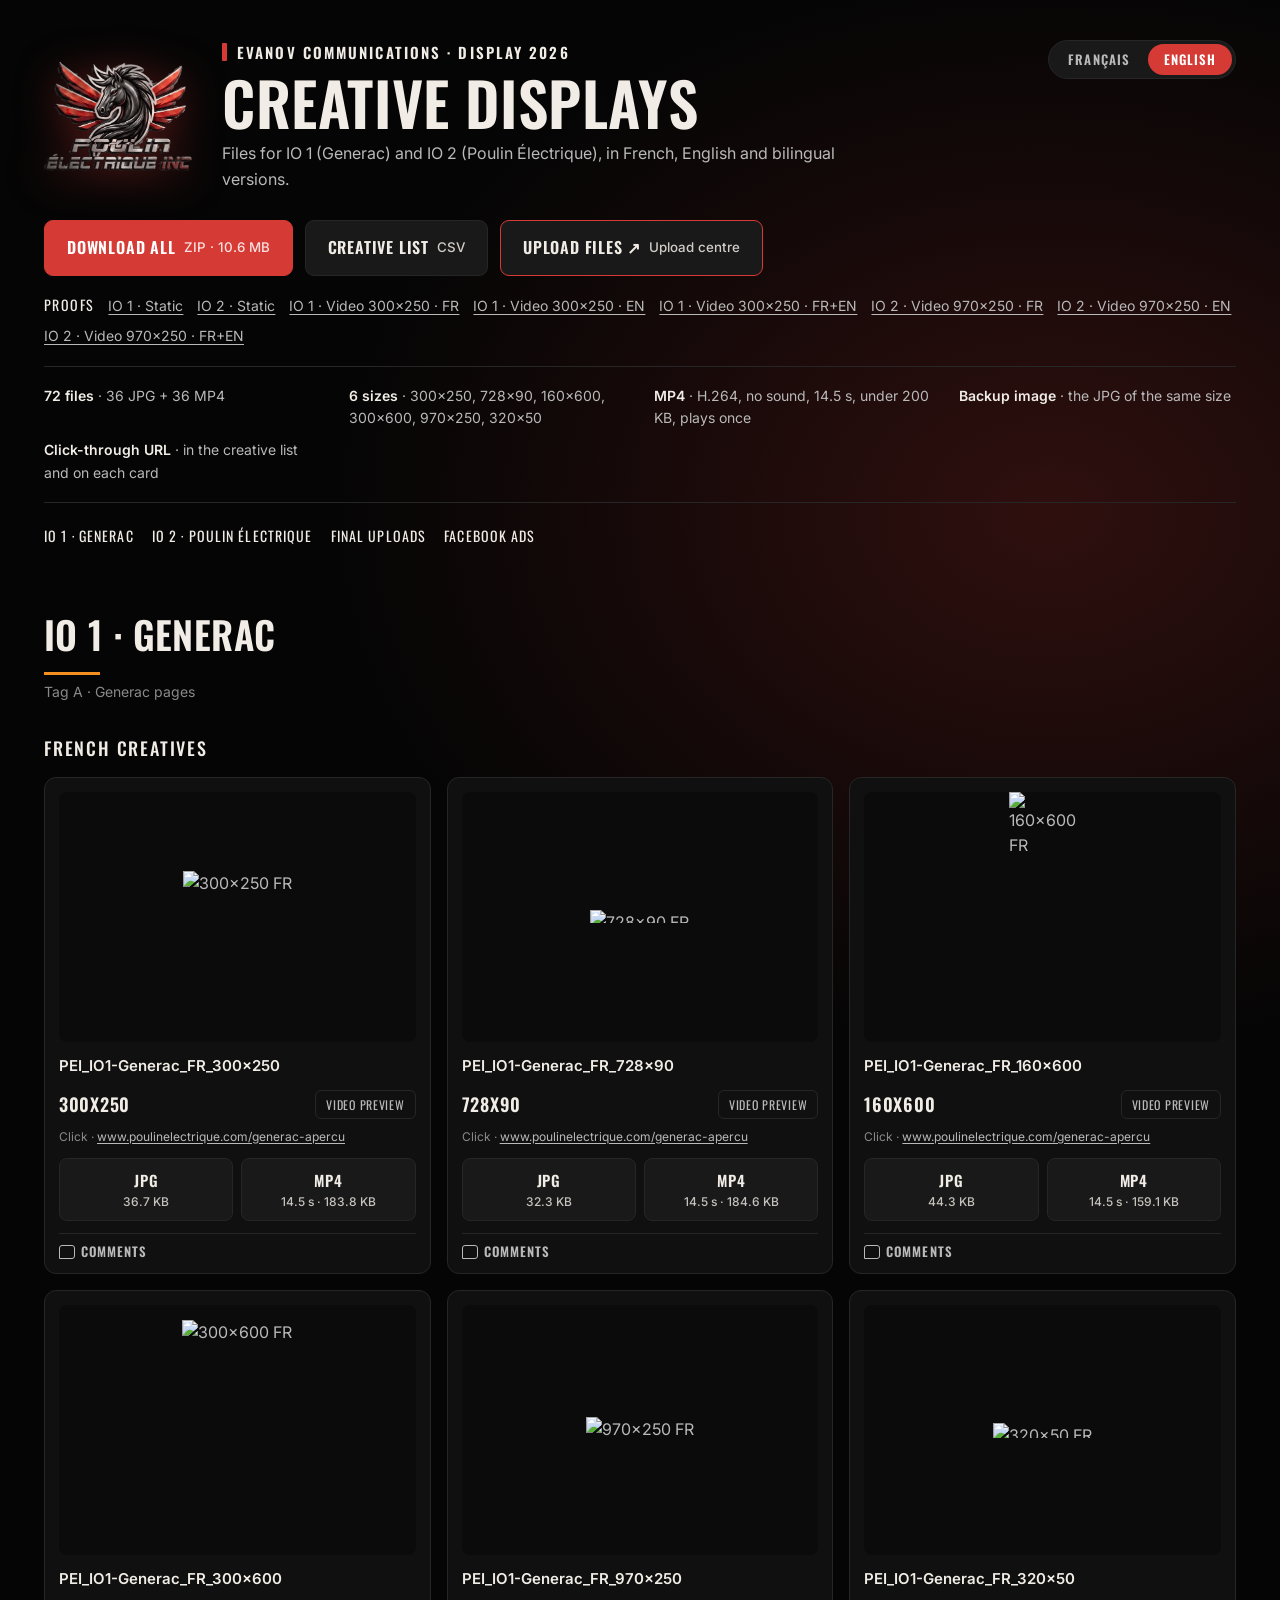
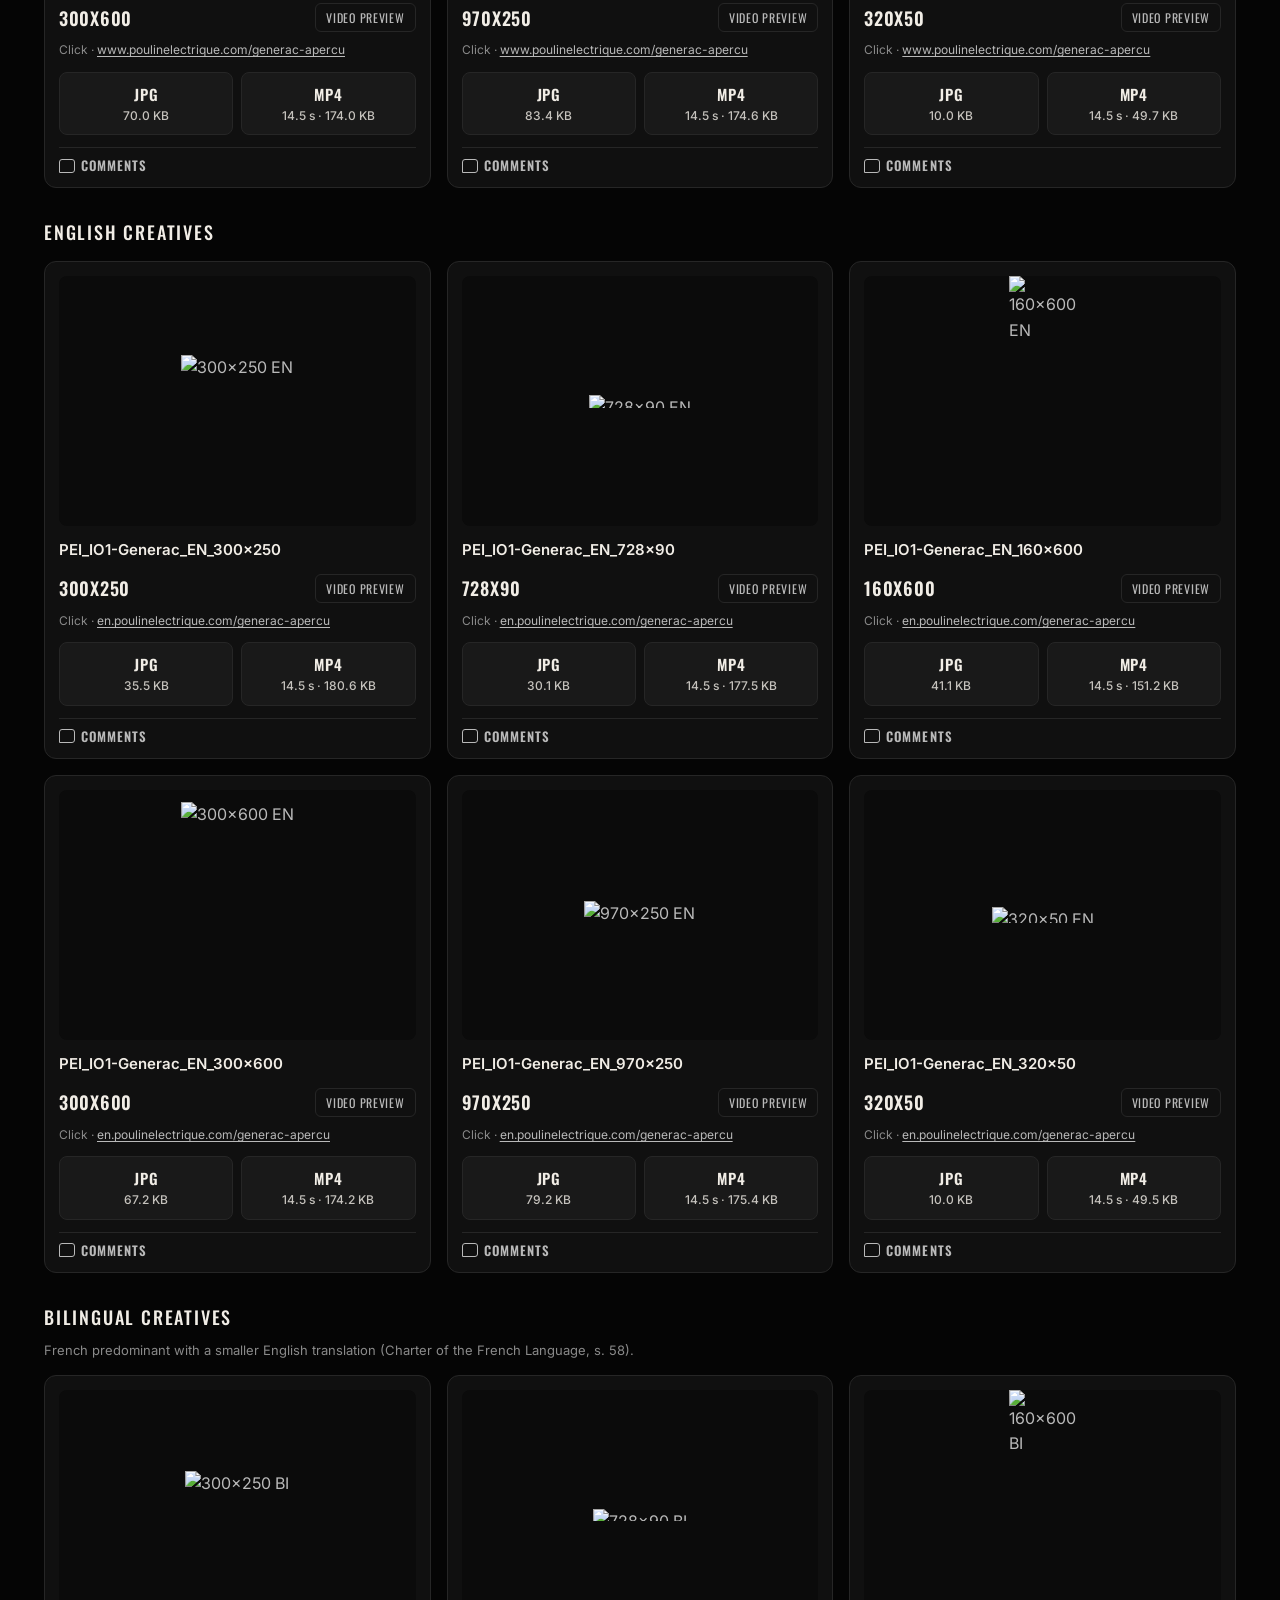
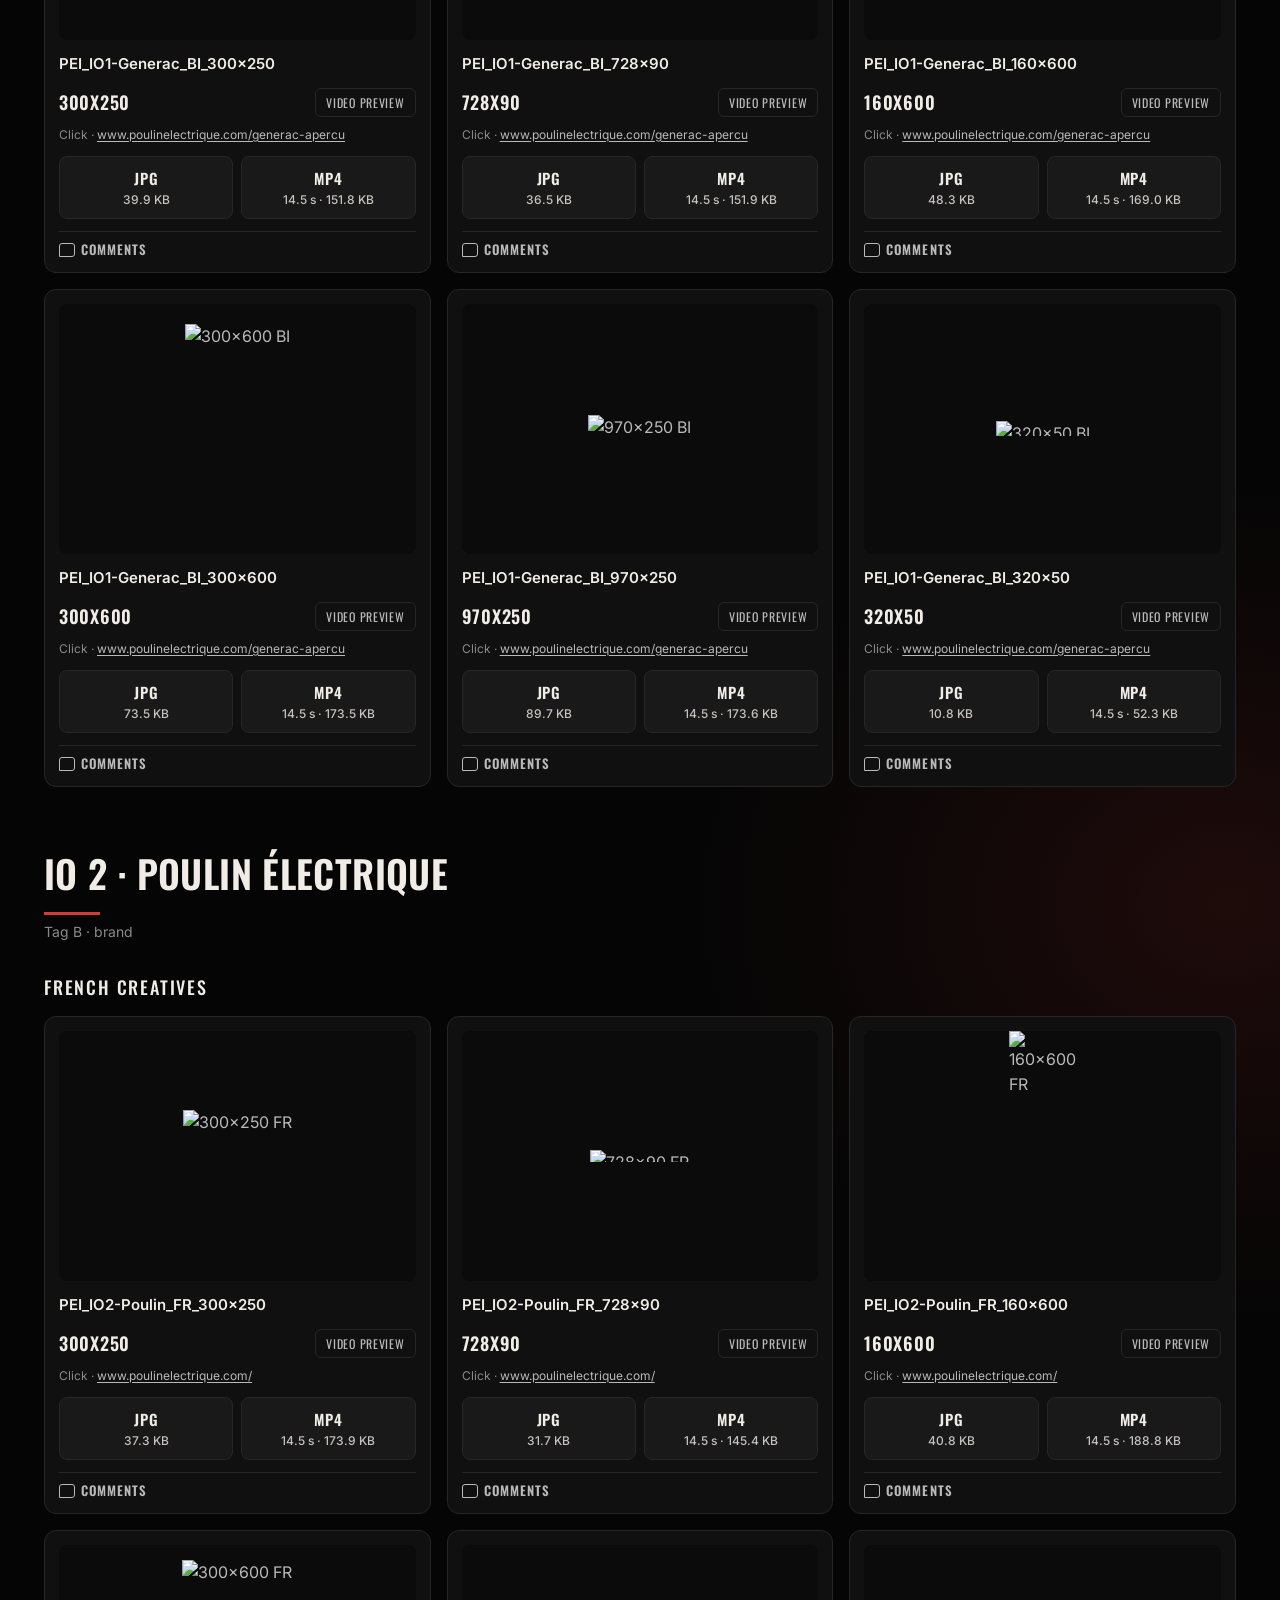
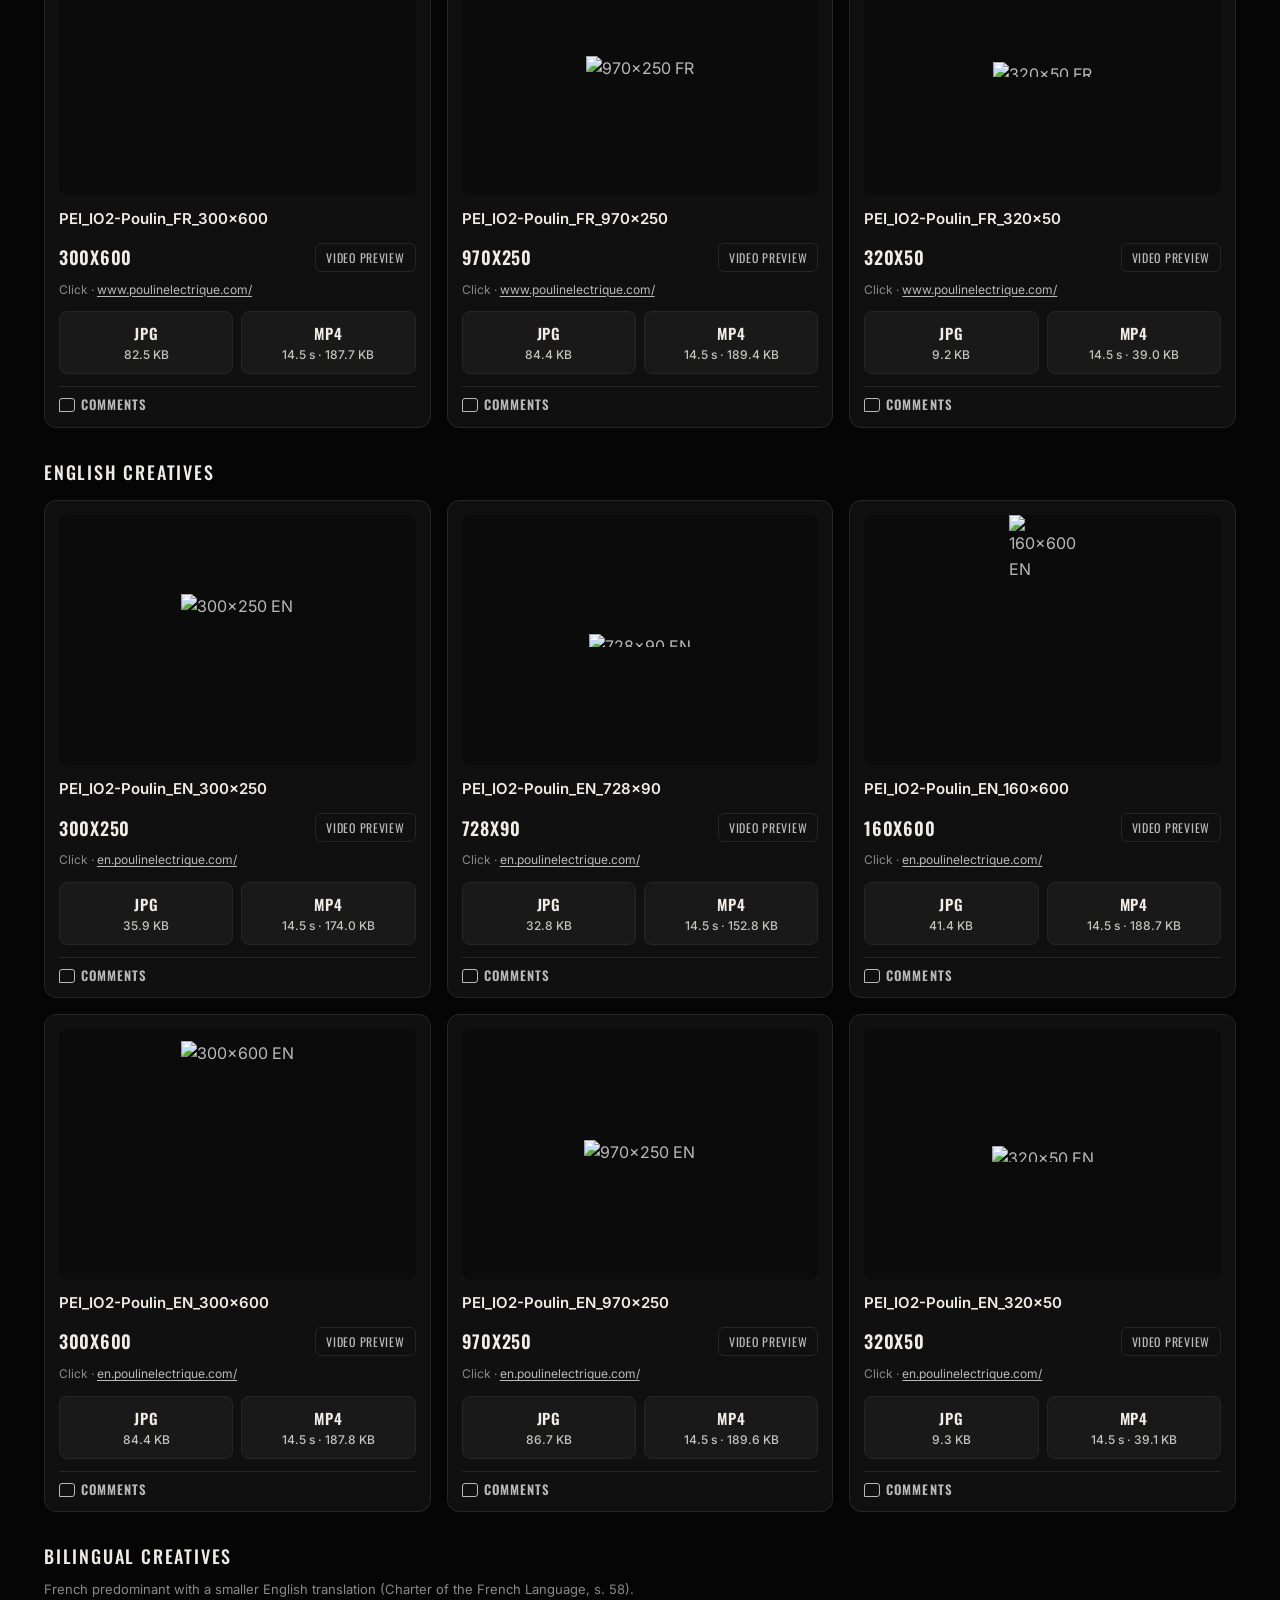
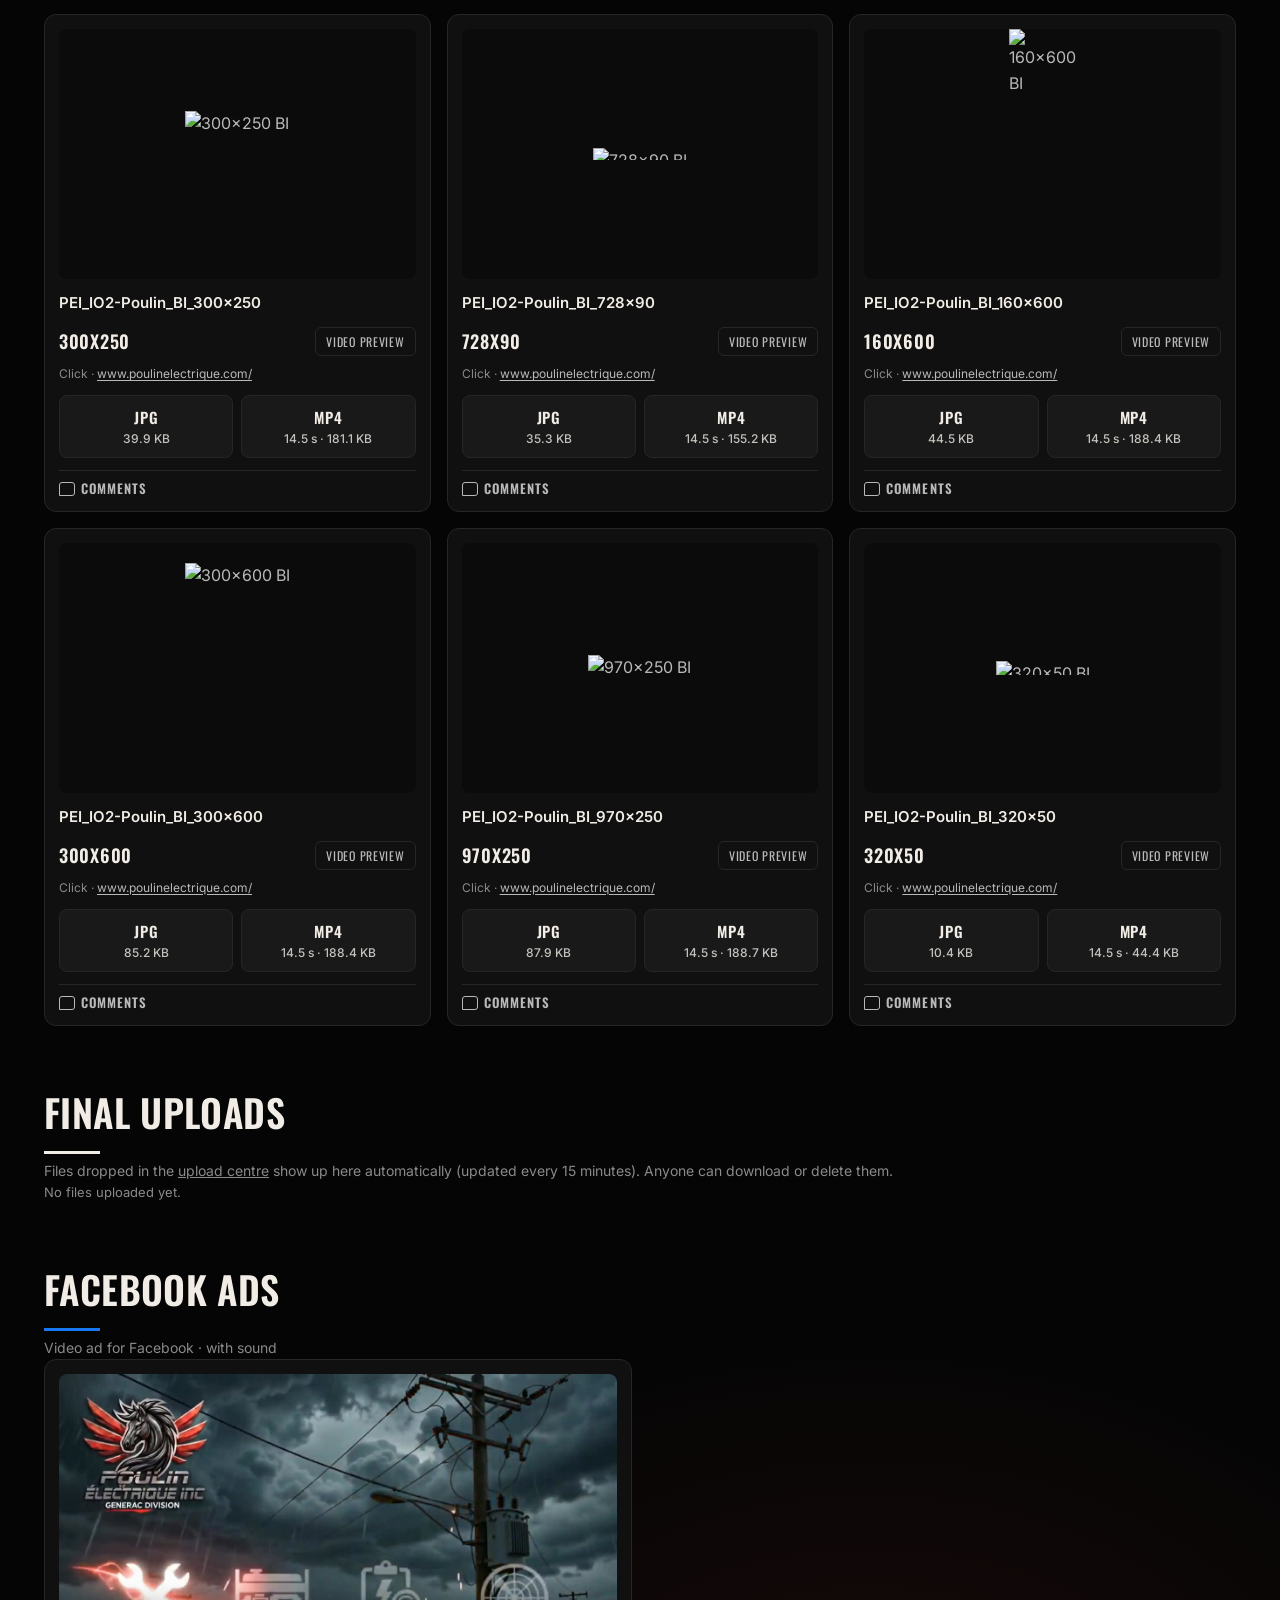
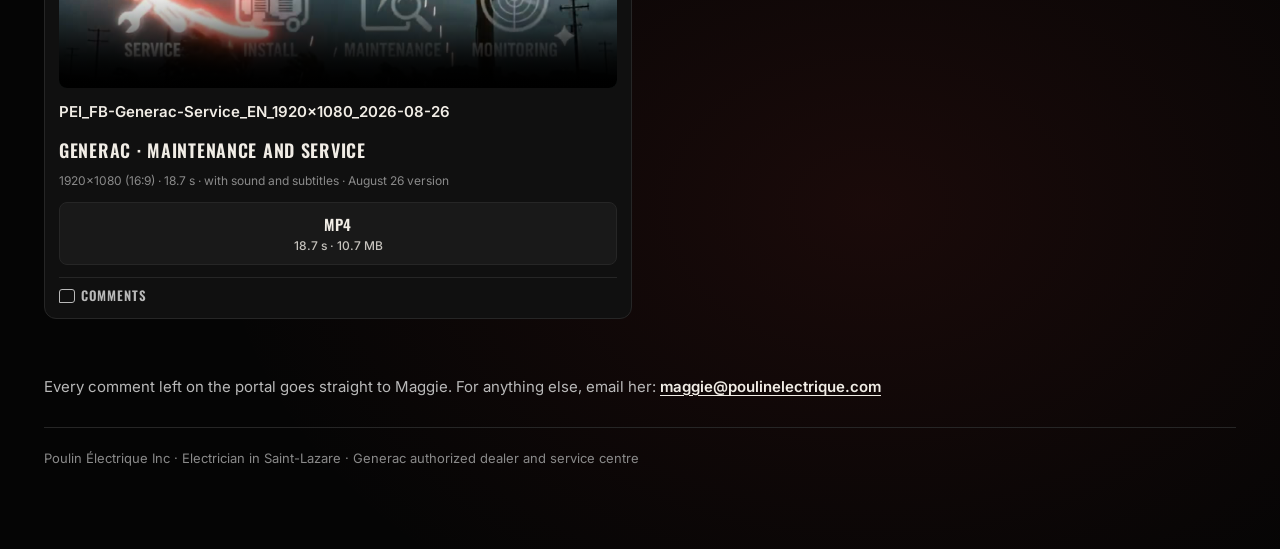
==== commit eb7eb6ca: "Show each creative's name on its card; remove the naming convention info Co-Authored-By: Claude Opus" ====
--- a/en/index.html
+++ b/en/index.html
@@ -123,7 +123,7 @@
 
   <ul class="specs"><li><b>72 files</b> · 36 JPG + 36 MP4</li><li><b>6 sizes</b> · 300×250, 728×90, 160×600, 300×600, 970×250, 320×50</li><li><b>MP4</b> · H.264, no sound, 14.5 s, under 200 KB, plays once</li><li><b>Backup image</b> · the JPG of the same size</li><li><b>Click-through URL</b> · in the creative list and on each card</li></ul>
 
-  <nav class="jump" aria-label="Sections"><a href="#io1">IO 1 · Generac</a><a href="#io2">IO 2 · Poulin Électrique</a><a href="#final">Final uploads</a><a href="#facebook">Facebook ads</a><a href="final-drafts/#naming">Naming convention</a></nav>
+  <nav class="jump" aria-label="Sections"><a href="#io1">IO 1 · Generac</a><a href="#io2">IO 2 · Poulin Électrique</a><a href="#final">Final uploads</a><a href="#facebook">Facebook ads</a></nav>
 
   <section class="io" id="io1">
     <header class="io-head"><h2>IO 1 · Generac</h2><p>Tag A · Generac pages</p></header>
@@ -135,6 +135,7 @@
           <img src="../Static/IO1-Generac/PEI_IO1-Generac_FR_300x250.jpg" width="300" height="250" alt="300x250 FR" loading="lazy">
           <video src="../Video-MP4/IO1-Generac/PEI_IO1-Generac_FR_300x250.mp4" poster="../Static/IO1-Generac/PEI_IO1-Generac_FR_300x250.jpg" width="300" height="250" preload="none" muted playsinline controls hidden></video>
         </div>
+        <p class="fname">PEI_IO1-Generac_FR_300x250</p>
         <div class="meta">
           <span class="size">300x250</span>
           <button class="play" type="button" aria-pressed="false">Video preview</button>
@@ -150,6 +151,7 @@
           <img src="../Static/IO1-Generac/PEI_IO1-Generac_FR_728x90.jpg" width="728" height="90" alt="728x90 FR" loading="lazy">
           <video src="../Video-MP4/IO1-Generac/PEI_IO1-Generac_FR_728x90.mp4" poster="../Static/IO1-Generac/PEI_IO1-Generac_FR_728x90.jpg" width="728" height="90" preload="none" muted playsinline controls hidden></video>
         </div>
+        <p class="fname">PEI_IO1-Generac_FR_728x90</p>
         <div class="meta">
           <span class="size">728x90</span>
           <button class="play" type="button" aria-pressed="false">Video preview</button>
@@ -165,6 +167,7 @@
           <img src="../Static/IO1-Generac/PEI_IO1-Generac_FR_160x600.jpg" width="160" height="600" alt="160x600 FR" loading="lazy">
           <video src="../Video-MP4/IO1-Generac/PEI_IO1-Generac_FR_160x600.mp4" poster="../Static/IO1-Generac/PEI_IO1-Generac_FR_160x600.jpg" width="160" height="600" preload="none" muted playsinline controls hidden></video>
         </div>
+        <p class="fname">PEI_IO1-Generac_FR_160x600</p>
         <div class="meta">
           <span class="size">160x600</span>
           <button class="play" type="button" aria-pressed="false">Video preview</button>
@@ -180,6 +183,7 @@
           <img src="../Static/IO1-Generac/PEI_IO1-Generac_FR_300x600.jpg" width="300" height="600" alt="300x600 FR" loading="lazy">
           <video src="../Video-MP4/IO1-Generac/PEI_IO1-Generac_FR_300x600.mp4" poster="../Static/IO1-Generac/PEI_IO1-Generac_FR_300x600.jpg" width="300" height="600" preload="none" muted playsinline controls hidden></video>
         </div>
+        <p class="fname">PEI_IO1-Generac_FR_300x600</p>
         <div class="meta">
           <span class="size">300x600</span>
           <button class="play" type="button" aria-pressed="false">Video preview</button>
@@ -195,6 +199,7 @@
           <img src="../Static/IO1-Generac/PEI_IO1-Generac_FR_970x250.jpg" width="970" height="250" alt="970x250 FR" loading="lazy">
           <video src="../Video-MP4/IO1-Generac/PEI_IO1-Generac_FR_970x250.mp4" poster="../Static/IO1-Generac/PEI_IO1-Generac_FR_970x250.jpg" width="970" height="250" preload="none" muted playsinline controls hidden></video>
         </div>
+        <p class="fname">PEI_IO1-Generac_FR_970x250</p>
         <div class="meta">
           <span class="size">970x250</span>
           <button class="play" type="button" aria-pressed="false">Video preview</button>
@@ -210,6 +215,7 @@
           <img src="../Static/IO1-Generac/PEI_IO1-Generac_FR_320x50.jpg" width="320" height="50" alt="320x50 FR" loading="lazy">
           <video src="../Video-MP4/IO1-Generac/PEI_IO1-Generac_FR_320x50.mp4" poster="../Static/IO1-Generac/PEI_IO1-Generac_FR_320x50.jpg" width="320" height="50" preload="none" muted playsinline controls hidden></video>
         </div>
+        <p class="fname">PEI_IO1-Generac_FR_320x50</p>
         <div class="meta">
           <span class="size">320x50</span>
           <button class="play" type="button" aria-pressed="false">Video preview</button>
@@ -230,6 +236,7 @@
           <img src="../Static/IO1-Generac/PEI_IO1-Generac_EN_300x250.jpg" width="300" height="250" alt="300x250 EN" loading="lazy">
           <video src="../Video-MP4/IO1-Generac/PEI_IO1-Generac_EN_300x250.mp4" poster="../Static/IO1-Generac/PEI_IO1-Generac_EN_300x250.jpg" width="300" height="250" preload="none" muted playsinline controls hidden></video>
         </div>
+        <p class="fname">PEI_IO1-Generac_EN_300x250</p>
         <div class="meta">
           <span class="size">300x250</span>
           <button class="play" type="button" aria-pressed="false">Video preview</button>
@@ -245,6 +252,7 @@
           <img src="../Static/IO1-Generac/PEI_IO1-Generac_EN_728x90.jpg" width="728" height="90" alt="728x90 EN" loading="lazy">
           <video src="../Video-MP4/IO1-Generac/PEI_IO1-Generac_EN_728x90.mp4" poster="../Static/IO1-Generac/PEI_IO1-Generac_EN_728x90.jpg" width="728" height="90" preload="none" muted playsinline controls hidden></video>
         </div>
+        <p class="fname">PEI_IO1-Generac_EN_728x90</p>
         <div class="meta">
           <span class="size">728x90</span>
           <button class="play" type="button" aria-pressed="false">Video preview</button>
@@ -260,6 +268,7 @@
           <img src="../Static/IO1-Generac/PEI_IO1-Generac_EN_160x600.jpg" width="160" height="600" alt="160x600 EN" loading="lazy">
           <video src="../Video-MP4/IO1-Generac/PEI_IO1-Generac_EN_160x600.mp4" poster="../Static/IO1-Generac/PEI_IO1-Generac_EN_160x600.jpg" width="160" height="600" preload="none" muted playsinline controls hidden></video>
         </div>
+        <p class="fname">PEI_IO1-Generac_EN_160x600</p>
         <div class="meta">
           <span class="size">160x600</span>
           <button class="play" type="button" aria-pressed="false">Video preview</button>
@@ -275,6 +284,7 @@
           <img src="../Static/IO1-Generac/PEI_IO1-Generac_EN_300x600.jpg" width="300" height="600" alt="300x600 EN" loading="lazy">
           <video src="../Video-MP4/IO1-Generac/PEI_IO1-Generac_EN_300x600.mp4" poster="../Static/IO1-Generac/PEI_IO1-Generac_EN_300x600.jpg" width="300" height="600" preload="none" muted playsinline controls hidden></video>
         </div>
+        <p class="fname">PEI_IO1-Generac_EN_300x600</p>
         <div class="meta">
           <span class="size">300x600</span>
           <button class="play" type="button" aria-pressed="false">Video preview</button>
@@ -290,6 +300,7 @@
           <img src="../Static/IO1-Generac/PEI_IO1-Generac_EN_970x250.jpg" width="970" height="250" alt="970x250 EN" loading="lazy">
           <video src="../Video-MP4/IO1-Generac/PEI_IO1-Generac_EN_970x250.mp4" poster="../Static/IO1-Generac/PEI_IO1-Generac_EN_970x250.jpg" width="970" height="250" preload="none" muted playsinline controls hidden></video>
         </div>
+        <p class="fname">PEI_IO1-Generac_EN_970x250</p>
         <div class="meta">
           <span class="size">970x250</span>
           <button class="play" type="button" aria-pressed="false">Video preview</button>
@@ -305,6 +316,7 @@
           <img src="../Static/IO1-Generac/PEI_IO1-Generac_EN_320x50.jpg" width="320" height="50" alt="320x50 EN" loading="lazy">
           <video src="../Video-MP4/IO1-Generac/PEI_IO1-Generac_EN_320x50.mp4" poster="../Static/IO1-Generac/PEI_IO1-Generac_EN_320x50.jpg" width="320" height="50" preload="none" muted playsinline controls hidden></video>
         </div>
+        <p class="fname">PEI_IO1-Generac_EN_320x50</p>
         <div class="meta">
           <span class="size">320x50</span>
           <button class="play" type="button" aria-pressed="false">Video preview</button>
@@ -325,6 +337,7 @@
           <img src="../Static/IO1-Generac/PEI_IO1-Generac_BI_300x250.jpg" width="300" height="250" alt="300x250 BI" loading="lazy">
           <video src="../Video-MP4/IO1-Generac/PEI_IO1-Generac_BI_300x250.mp4" poster="../Static/IO1-Generac/PEI_IO1-Generac_BI_300x250.jpg" width="300" height="250" preload="none" muted playsinline controls hidden></video>
         </div>
+        <p class="fname">PEI_IO1-Generac_BI_300x250</p>
         <div class="meta">
           <span class="size">300x250</span>
           <button class="play" type="button" aria-pressed="false">Video preview</button>
@@ -340,6 +353,7 @@
           <img src="../Static/IO1-Generac/PEI_IO1-Generac_BI_728x90.jpg" width="728" height="90" alt="728x90 BI" loading="lazy">
           <video src="../Video-MP4/IO1-Generac/PEI_IO1-Generac_BI_728x90.mp4" poster="../Static/IO1-Generac/PEI_IO1-Generac_BI_728x90.jpg" width="728" height="90" preload="none" muted playsinline controls hidden></video>
         </div>
+        <p class="fname">PEI_IO1-Generac_BI_728x90</p>
         <div class="meta">
           <span class="size">728x90</span>
           <button class="play" type="button" aria-pressed="false">Video preview</button>
@@ -355,6 +369,7 @@
           <img src="../Static/IO1-Generac/PEI_IO1-Generac_BI_160x600.jpg" width="160" height="600" alt="160x600 BI" loading="lazy">
           <video src="../Video-MP4/IO1-Generac/PEI_IO1-Generac_BI_160x600.mp4" poster="../Static/IO1-Generac/PEI_IO1-Generac_BI_160x600.jpg" width="160" height="600" preload="none" muted playsinline controls hidden></video>
         </div>
+        <p class="fname">PEI_IO1-Generac_BI_160x600</p>
         <div class="meta">
           <span class="size">160x600</span>
           <button class="play" type="button" aria-pressed="false">Video preview</button>
@@ -370,6 +385,7 @@
           <img src="../Static/IO1-Generac/PEI_IO1-Generac_BI_300x600.jpg" width="300" height="600" alt="300x600 BI" loading="lazy">
           <video src="../Video-MP4/IO1-Generac/PEI_IO1-Generac_BI_300x600.mp4" poster="../Static/IO1-Generac/PEI_IO1-Generac_BI_300x600.jpg" width="300" height="600" preload="none" muted playsinline controls hidden></video>
         </div>
+        <p class="fname">PEI_IO1-Generac_BI_300x600</p>
         <div class="meta">
           <span class="size">300x600</span>
           <button class="play" type="button" aria-pressed="false">Video preview</button>
@@ -385,6 +401,7 @@
           <img src="../Static/IO1-Generac/PEI_IO1-Generac_BI_970x250.jpg" width="970" height="250" alt="970x250 BI" loading="lazy">
           <video src="../Video-MP4/IO1-Generac/PEI_IO1-Generac_BI_970x250.mp4" poster="../Static/IO1-Generac/PEI_IO1-Generac_BI_970x250.jpg" width="970" height="250" preload="none" muted playsinline controls hidden></video>
         </div>
+        <p class="fname">PEI_IO1-Generac_BI_970x250</p>
         <div class="meta">
           <span class="size">970x250</span>
           <button class="play" type="button" aria-pressed="false">Video preview</button>
@@ -400,6 +417,7 @@
           <img src="../Static/IO1-Generac/PEI_IO1-Generac_BI_320x50.jpg" width="320" height="50" alt="320x50 BI" loading="lazy">
           <video src="../Video-MP4/IO1-Generac/PEI_IO1-Generac_BI_320x50.mp4" poster="../Static/IO1-Generac/PEI_IO1-Generac_BI_320x50.jpg" width="320" height="50" preload="none" muted playsinline controls hidden></video>
         </div>
+        <p class="fname">PEI_IO1-Generac_BI_320x50</p>
         <div class="meta">
           <span class="size">320x50</span>
           <button class="play" type="button" aria-pressed="false">Video preview</button>
@@ -423,6 +441,7 @@
           <img src="../Static/IO2-Poulin/PEI_IO2-Poulin_FR_300x250.jpg" width="300" height="250" alt="300x250 FR" loading="lazy">
           <video src="../Video-MP4/IO2-Poulin/PEI_IO2-Poulin_FR_300x250.mp4" poster="../Static/IO2-Poulin/PEI_IO2-Poulin_FR_300x250.jpg" width="300" height="250" preload="none" muted playsinline controls hidden></video>
         </div>
+        <p class="fname">PEI_IO2-Poulin_FR_300x250</p>
         <div class="meta">
           <span class="size">300x250</span>
           <button class="play" type="button" aria-pressed="false">Video preview</button>
@@ -438,6 +457,7 @@
           <img src="../Static/IO2-Poulin/PEI_IO2-Poulin_FR_728x90.jpg" width="728" height="90" alt="728x90 FR" loading="lazy">
           <video src="../Video-MP4/IO2-Poulin/PEI_IO2-Poulin_FR_728x90.mp4" poster="../Static/IO2-Poulin/PEI_IO2-Poulin_FR_728x90.jpg" width="728" height="90" preload="none" muted playsinline controls hidden></video>
         </div>
+        <p class="fname">PEI_IO2-Poulin_FR_728x90</p>
         <div class="meta">
           <span class="size">728x90</span>
           <button class="play" type="button" aria-pressed="false">Video preview</button>
@@ -453,6 +473,7 @@
           <img src="../Static/IO2-Poulin/PEI_IO2-Poulin_FR_160x600.jpg" width="160" height="600" alt="160x600 FR" loading="lazy">
           <video src="../Video-MP4/IO2-Poulin/PEI_IO2-Poulin_FR_160x600.mp4" poster="../Static/IO2-Poulin/PEI_IO2-Poulin_FR_160x600.jpg" width="160" height="600" preload="none" muted playsinline controls hidden></video>
         </div>
+        <p class="fname">PEI_IO2-Poulin_FR_160x600</p>
         <div class="meta">
           <span class="size">160x600</span>
           <button class="play" type="button" aria-pressed="false">Video preview</button>
@@ -468,6 +489,7 @@
           <img src="../Static/IO2-Poulin/PEI_IO2-Poulin_FR_300x600.jpg" width="300" height="600" alt="300x600 FR" loading="lazy">
           <video src="../Video-MP4/IO2-Poulin/PEI_IO2-Poulin_FR_300x600.mp4" poster="../Static/IO2-Poulin/PEI_IO2-Poulin_FR_300x600.jpg" width="300" height="600" preload="none" muted playsinline controls hidden></video>
         </div>
+        <p class="fname">PEI_IO2-Poulin_FR_300x600</p>
         <div class="meta">
           <span class="size">300x600</span>
           <button class="play" type="button" aria-pressed="false">Video preview</button>
@@ -483,6 +505,7 @@
           <img src="../Static/IO2-Poulin/PEI_IO2-Poulin_FR_970x250.jpg" width="970" height="250" alt="970x250 FR" loading="lazy">
           <video src="../Video-MP4/IO2-Poulin/PEI_IO2-Poulin_FR_970x250.mp4" poster="../Static/IO2-Poulin/PEI_IO2-Poulin_FR_970x250.jpg" width="970" height="250" preload="none" muted playsinline controls hidden></video>
         </div>
+        <p class="fname">PEI_IO2-Poulin_FR_970x250</p>
         <div class="meta">
           <span class="size">970x250</span>
           <button class="play" type="button" aria-pressed="false">Video preview</button>
@@ -498,6 +521,7 @@
           <img src="../Static/IO2-Poulin/PEI_IO2-Poulin_FR_320x50.jpg" width="320" height="50" alt="320x50 FR" loading="lazy">
           <video src="../Video-MP4/IO2-Poulin/PEI_IO2-Poulin_FR_320x50.mp4" poster="../Static/IO2-Poulin/PEI_IO2-Poulin_FR_320x50.jpg" width="320" height="50" preload="none" muted playsinline controls hidden></video>
         </div>
+        <p class="fname">PEI_IO2-Poulin_FR_320x50</p>
         <div class="meta">
           <span class="size">320x50</span>
           <button class="play" type="button" aria-pressed="false">Video preview</button>
@@ -518,6 +542,7 @@
           <img src="../Static/IO2-Poulin/PEI_IO2-Poulin_EN_300x250.jpg" width="300" height="250" alt="300x250 EN" loading="lazy">
           <video src="../Video-MP4/IO2-Poulin/PEI_IO2-Poulin_EN_300x250.mp4" poster="../Static/IO2-Poulin/PEI_IO2-Poulin_EN_300x250.jpg" width="300" height="250" preload="none" muted playsinline controls hidden></video>
         </div>
+        <p class="fname">PEI_IO2-Poulin_EN_300x250</p>
         <div class="meta">
           <span class="size">300x250</span>
           <button class="play" type="button" aria-pressed="false">Video preview</button>
@@ -533,6 +558,7 @@
           <img src="../Static/IO2-Poulin/PEI_IO2-Poulin_EN_728x90.jpg" width="728" height="90" alt="728x90 EN" loading="lazy">
           <video src="../Video-MP4/IO2-Poulin/PEI_IO2-Poulin_EN_728x90.mp4" poster="../Static/IO2-Poulin/PEI_IO2-Poulin_EN_728x90.jpg" width="728" height="90" preload="none" muted playsinline controls hidden></video>
         </div>
+        <p class="fname">PEI_IO2-Poulin_EN_728x90</p>
         <div class="meta">
           <span class="size">728x90</span>
           <button class="play" type="button" aria-pressed="false">Video preview</button>
@@ -548,6 +574,7 @@
           <img src="../Static/IO2-Poulin/PEI_IO2-Poulin_EN_160x600.jpg" width="160" height="600" alt="160x600 EN" loading="lazy">
           <video src="../Video-MP4/IO2-Poulin/PEI_IO2-Poulin_EN_160x600.mp4" poster="../Static/IO2-Poulin/PEI_IO2-Poulin_EN_160x600.jpg" width="160" height="600" preload="none" muted playsinline controls hidden></video>
         </div>
+        <p class="fname">PEI_IO2-Poulin_EN_160x600</p>
         <div class="meta">
           <span class="size">160x600</span>
           <button class="play" type="button" aria-pressed="false">Video preview</button>
@@ -563,6 +590,7 @@
           <img src="../Static/IO2-Poulin/PEI_IO2-Poulin_EN_300x600.jpg" width="300" height="600" alt="300x600 EN" loading="lazy">
           <video src="../Video-MP4/IO2-Poulin/PEI_IO2-Poulin_EN_300x600.mp4" poster="../Static/IO2-Poulin/PEI_IO2-Poulin_EN_300x600.jpg" width="300" height="600" preload="none" muted playsinline controls hidden></video>
         </div>
+        <p class="fname">PEI_IO2-Poulin_EN_300x600</p>
         <div class="meta">
           <span class="size">300x600</span>
           <button class="play" type="button" aria-pressed="false">Video preview</button>
@@ -578,6 +606,7 @@
           <img src="../Static/IO2-Poulin/PEI_IO2-Poulin_EN_970x250.jpg" width="970" height="250" alt="970x250 EN" loading="lazy">
           <video src="../Video-MP4/IO2-Poulin/PEI_IO2-Poulin_EN_970x250.mp4" poster="../Static/IO2-Poulin/PEI_IO2-Poulin_EN_970x250.jpg" width="970" height="250" preload="none" muted playsinline controls hidden></video>
         </div>
+        <p class="fname">PEI_IO2-Poulin_EN_970x250</p>
         <div class="meta">
           <span class="size">970x250</span>
           <button class="play" type="button" aria-pressed="false">Video preview</button>
@@ -593,6 +622,7 @@
           <img src="../Static/IO2-Poulin/PEI_IO2-Poulin_EN_320x50.jpg" width="320" height="50" alt="320x50 EN" loading="lazy">
           <video src="../Video-MP4/IO2-Poulin/PEI_IO2-Poulin_EN_320x50.mp4" poster="../Static/IO2-Poulin/PEI_IO2-Poulin_EN_320x50.jpg" width="320" height="50" preload="none" muted playsinline controls hidden></video>
         </div>
+        <p class="fname">PEI_IO2-Poulin_EN_320x50</p>
         <div class="meta">
           <span class="size">320x50</span>
           <button class="play" type="button" aria-pressed="false">Video preview</button>
@@ -613,6 +643,7 @@
           <img src="../Static/IO2-Poulin/PEI_IO2-Poulin_BI_300x250.jpg" width="300" height="250" alt="300x250 BI" loading="lazy">
           <video src="../Video-MP4/IO2-Poulin/PEI_IO2-Poulin_BI_300x250.mp4" poster="../Static/IO2-Poulin/PEI_IO2-Poulin_BI_300x250.jpg" width="300" height="250" preload="none" muted playsinline controls hidden></video>
         </div>
+        <p class="fname">PEI_IO2-Poulin_BI_300x250</p>
         <div class="meta">
           <span class="size">300x250</span>
           <button class="play" type="button" aria-pressed="false">Video preview</button>
@@ -628,6 +659,7 @@
           <img src="../Static/IO2-Poulin/PEI_IO2-Poulin_BI_728x90.jpg" width="728" height="90" alt="728x90 BI" loading="lazy">
           <video src="../Video-MP4/IO2-Poulin/PEI_IO2-Poulin_BI_728x90.mp4" poster="../Static/IO2-Poulin/PEI_IO2-Poulin_BI_728x90.jpg" width="728" height="90" preload="none" muted playsinline controls hidden></video>
         </div>
+        <p class="fname">PEI_IO2-Poulin_BI_728x90</p>
         <div class="meta">
           <span class="size">728x90</span>
           <button class="play" type="button" aria-pressed="false">Video preview</button>
@@ -643,6 +675,7 @@
           <img src="../Static/IO2-Poulin/PEI_IO2-Poulin_BI_160x600.jpg" width="160" height="600" alt="160x600 BI" loading="lazy">
           <video src="../Video-MP4/IO2-Poulin/PEI_IO2-Poulin_BI_160x600.mp4" poster="../Static/IO2-Poulin/PEI_IO2-Poulin_BI_160x600.jpg" width="160" height="600" preload="none" muted playsinline controls hidden></video>
         </div>
+        <p class="fname">PEI_IO2-Poulin_BI_160x600</p>
         <div class="meta">
           <span class="size">160x600</span>
           <button class="play" type="button" aria-pressed="false">Video preview</button>
@@ -658,6 +691,7 @@
           <img src="../Static/IO2-Poulin/PEI_IO2-Poulin_BI_300x600.jpg" width="300" height="600" alt="300x600 BI" loading="lazy">
           <video src="../Video-MP4/IO2-Poulin/PEI_IO2-Poulin_BI_300x600.mp4" poster="../Static/IO2-Poulin/PEI_IO2-Poulin_BI_300x600.jpg" width="300" height="600" preload="none" muted playsinline controls hidden></video>
         </div>
+        <p class="fname">PEI_IO2-Poulin_BI_300x600</p>
         <div class="meta">
           <span class="size">300x600</span>
           <button class="play" type="button" aria-pressed="false">Video preview</button>
@@ -673,6 +707,7 @@
           <img src="../Static/IO2-Poulin/PEI_IO2-Poulin_BI_970x250.jpg" width="970" height="250" alt="970x250 BI" loading="lazy">
           <video src="../Video-MP4/IO2-Poulin/PEI_IO2-Poulin_BI_970x250.mp4" poster="../Static/IO2-Poulin/PEI_IO2-Poulin_BI_970x250.jpg" width="970" height="250" preload="none" muted playsinline controls hidden></video>
         </div>
+        <p class="fname">PEI_IO2-Poulin_BI_970x250</p>
         <div class="meta">
           <span class="size">970x250</span>
           <button class="play" type="button" aria-pressed="false">Video preview</button>
@@ -688,6 +723,7 @@
           <img src="../Static/IO2-Poulin/PEI_IO2-Poulin_BI_320x50.jpg" width="320" height="50" alt="320x50 BI" loading="lazy">
           <video src="../Video-MP4/IO2-Poulin/PEI_IO2-Poulin_BI_320x50.mp4" poster="../Static/IO2-Poulin/PEI_IO2-Poulin_BI_320x50.jpg" width="320" height="50" preload="none" muted playsinline controls hidden></video>
         </div>
+        <p class="fname">PEI_IO2-Poulin_BI_320x50</p>
         <div class="meta">
           <span class="size">320x50</span>
           <button class="play" type="button" aria-pressed="false">Video preview</button>
@@ -714,6 +750,7 @@
         <div class="frame wide">
           <video src="../Facebook/PEI_FB-Generac-Service_EN_1920x1080_2026-08-26.mp4" poster="../Facebook/PEI_FB-Generac-Service_EN_1280x720_Poster_2026-08-26.jpg" width="1920" height="1080" preload="none" playsinline controls></video>
         </div>
+        <p class="fname">PEI_FB-Generac-Service_EN_1920x1080_2026-08-26</p>
         <div class="meta"><span class="size">Generac · Maintenance and service</span></div>
         <p class="finfo">1920×1080 (16:9) · 18.7 s · with sound and subtitles · August 26 version</p>
         <div class="dl one"><a href="../Facebook/PEI_FB-Generac-Service_EN_1920x1080_2026-08-26.mp4" download>MP4 <small>18.7 s · 10.7 MB</small></a></div>
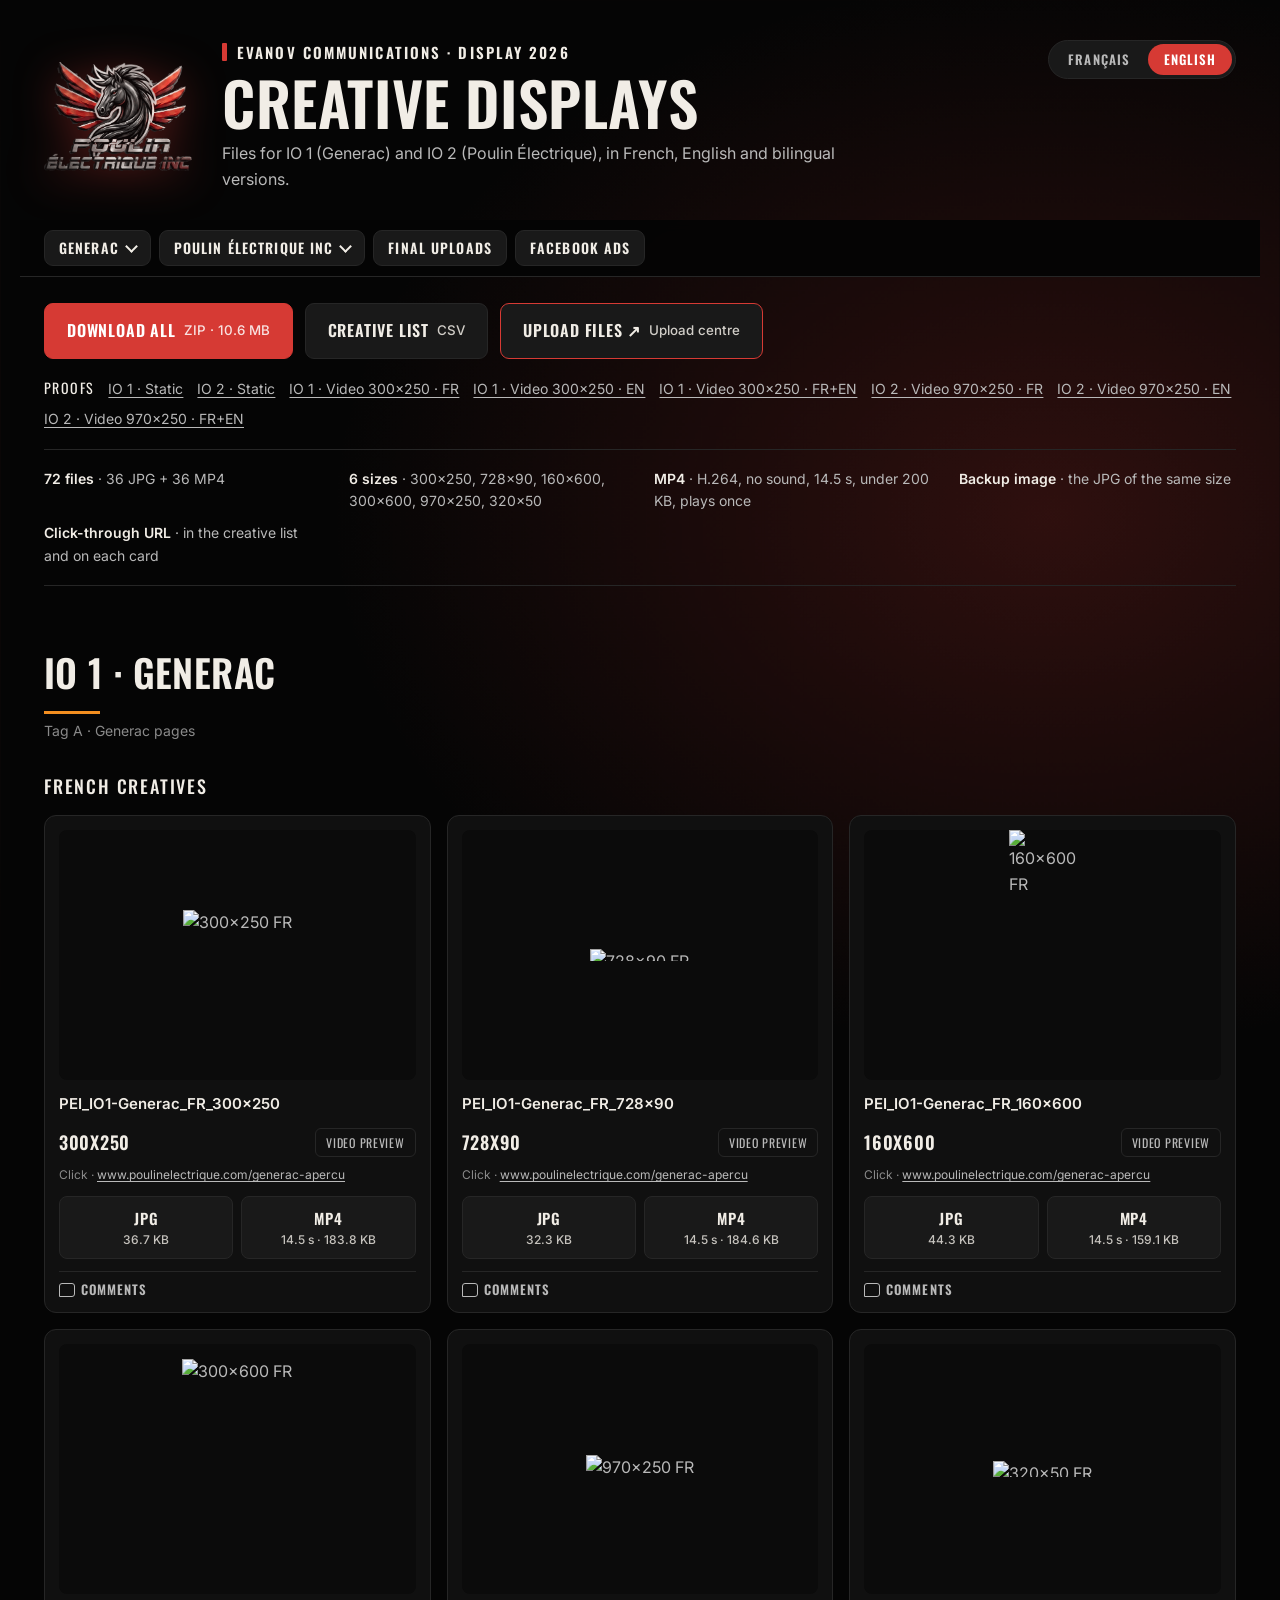
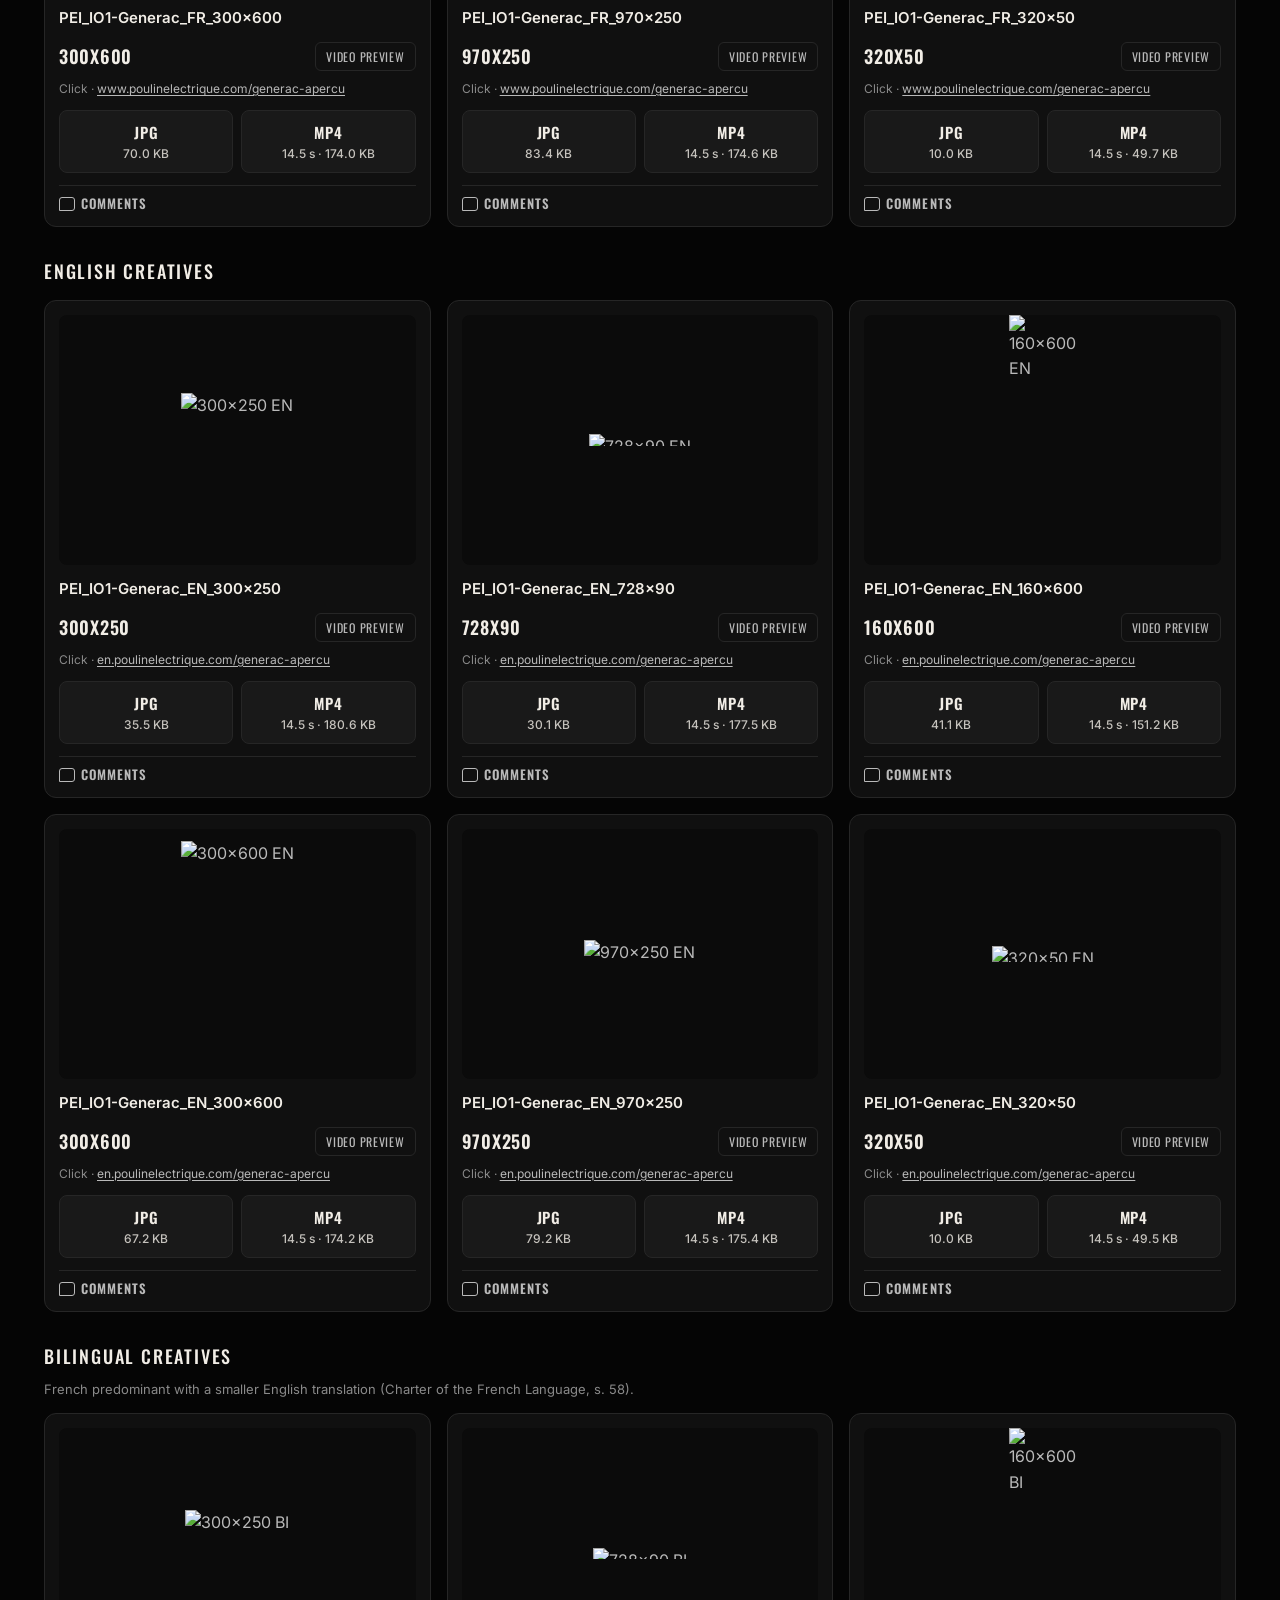
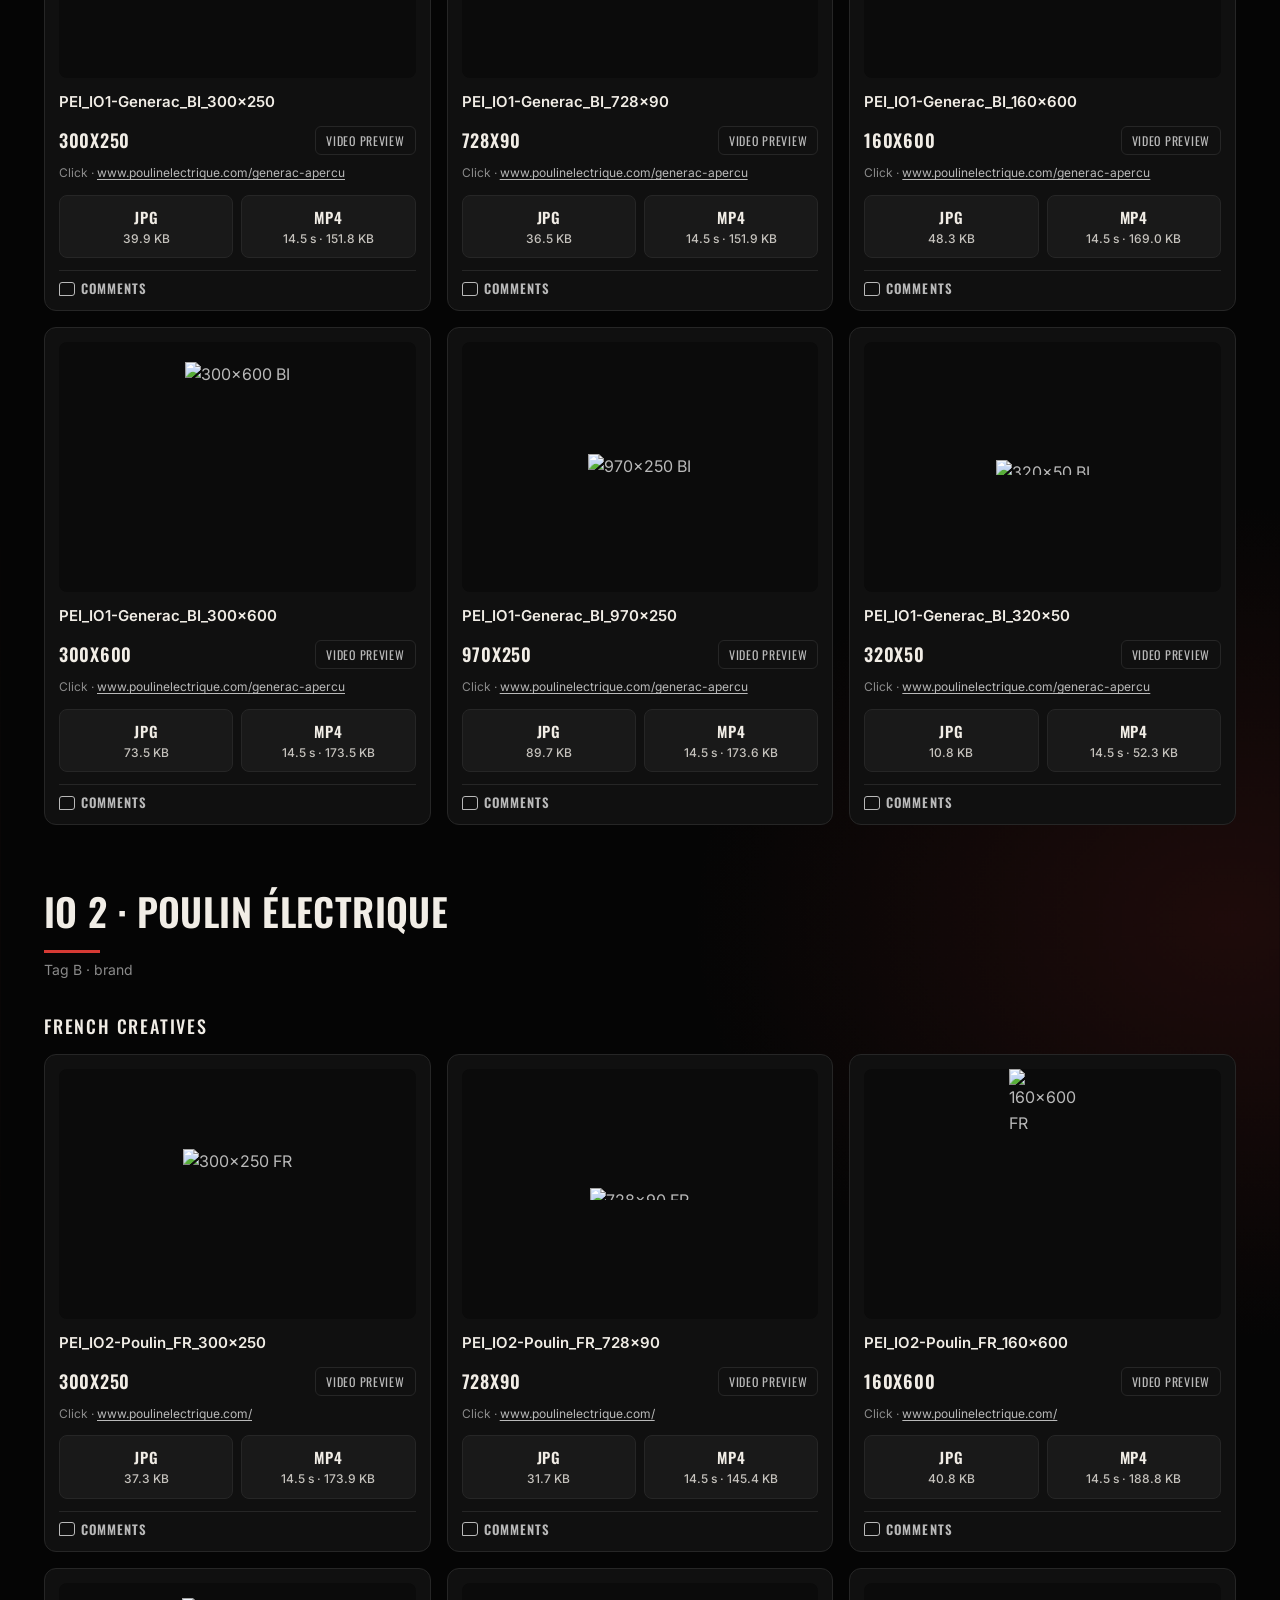
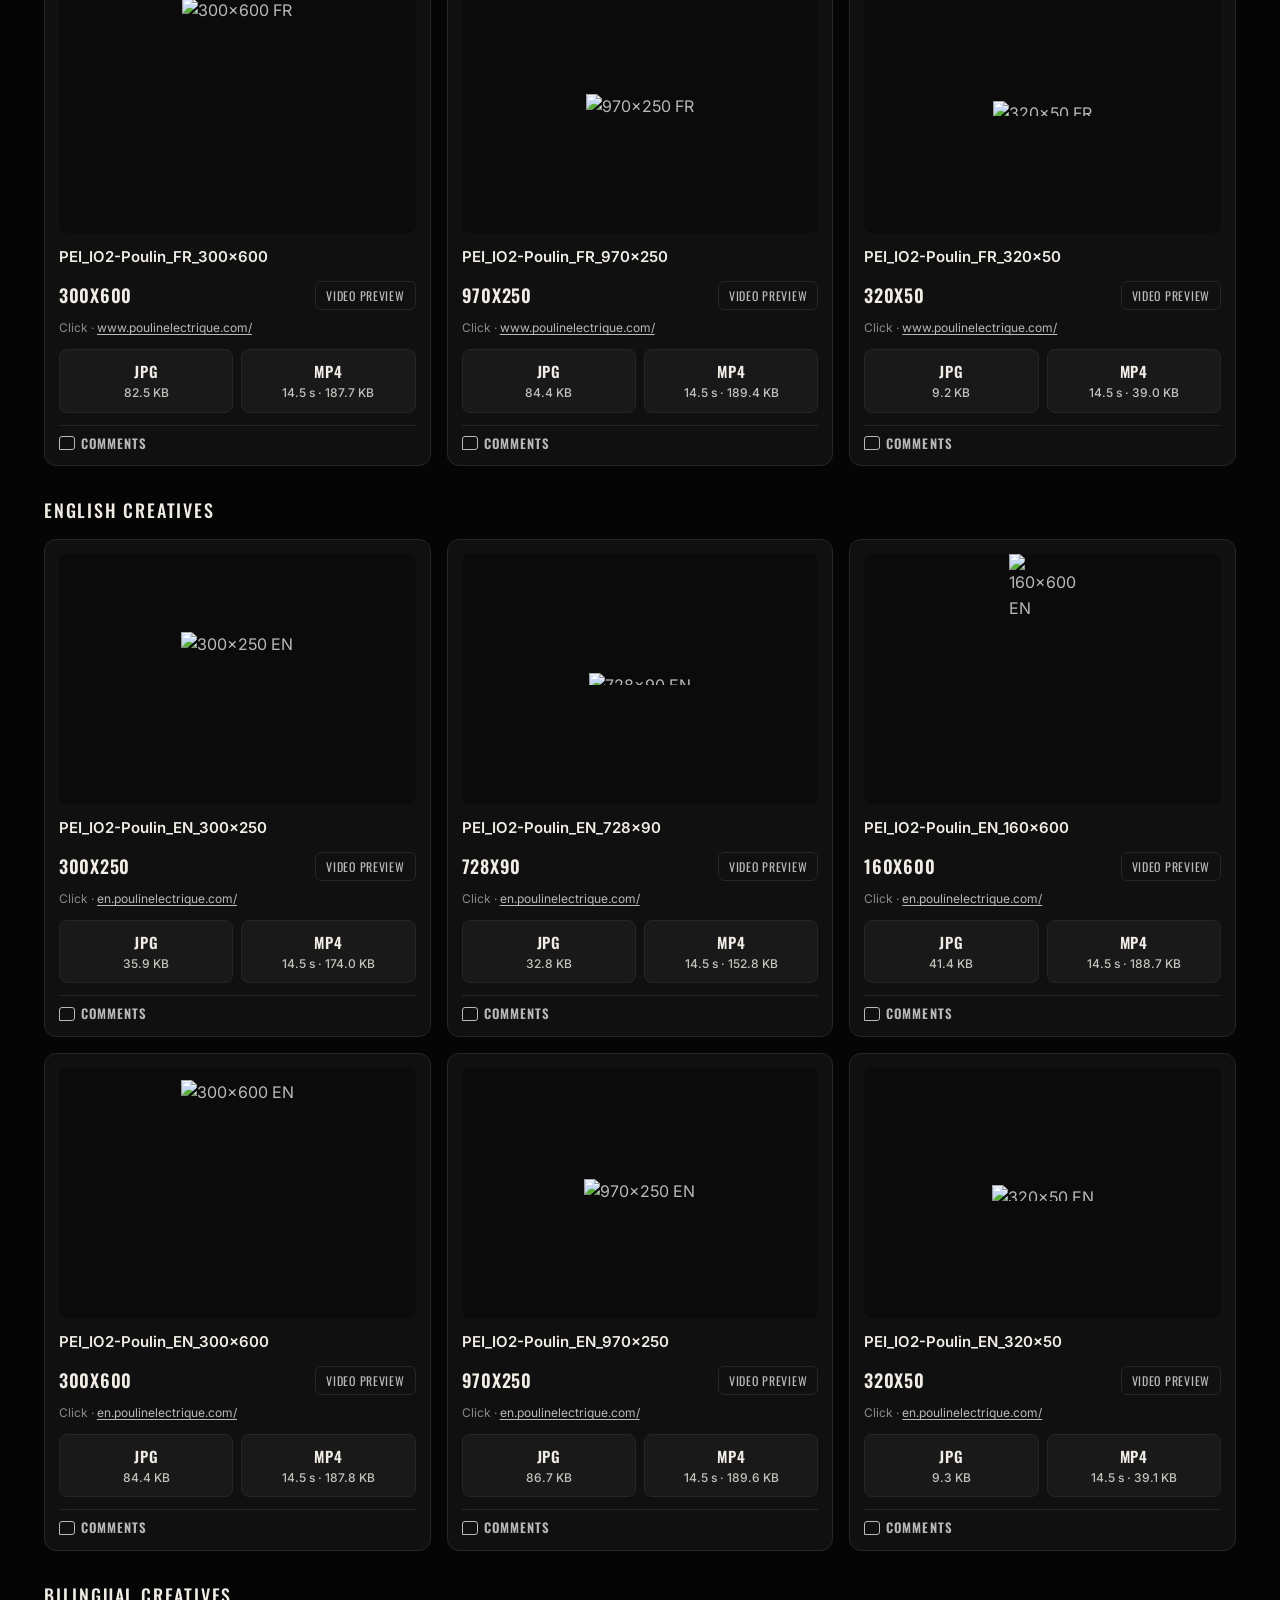
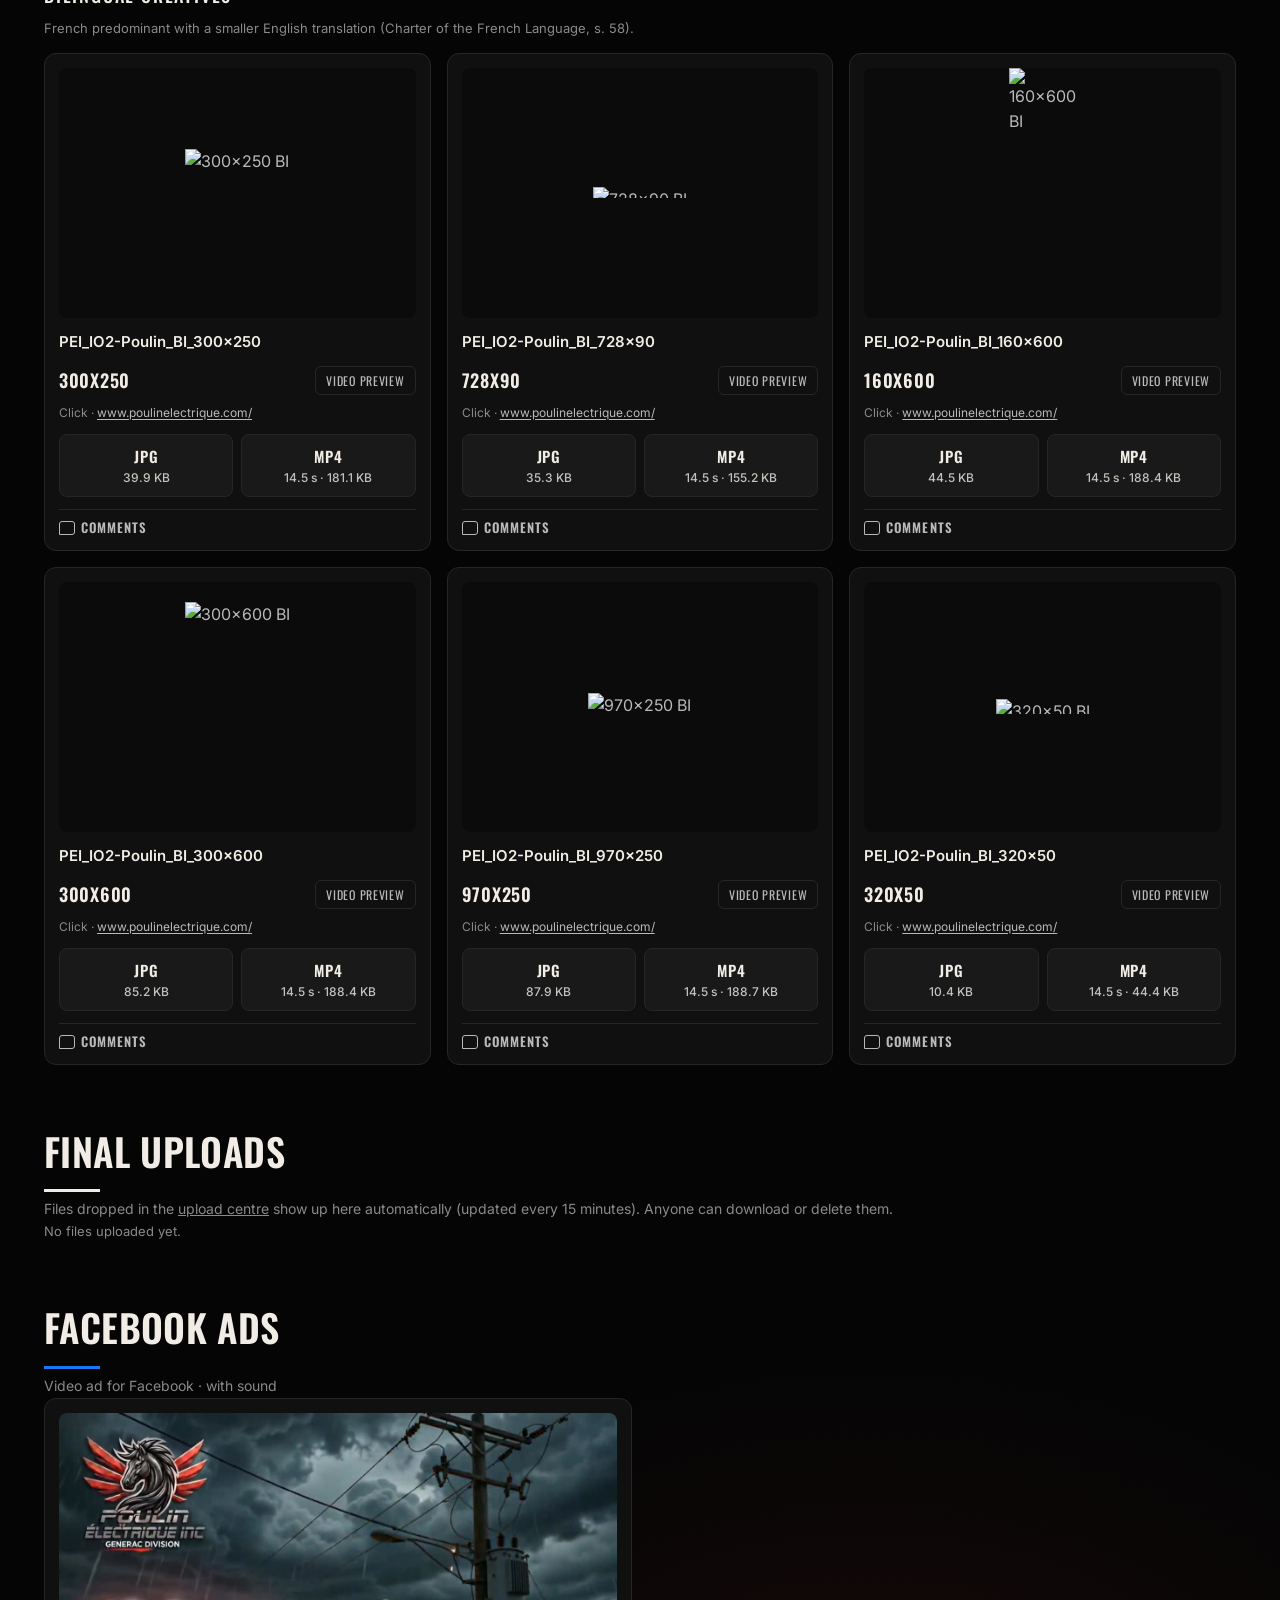
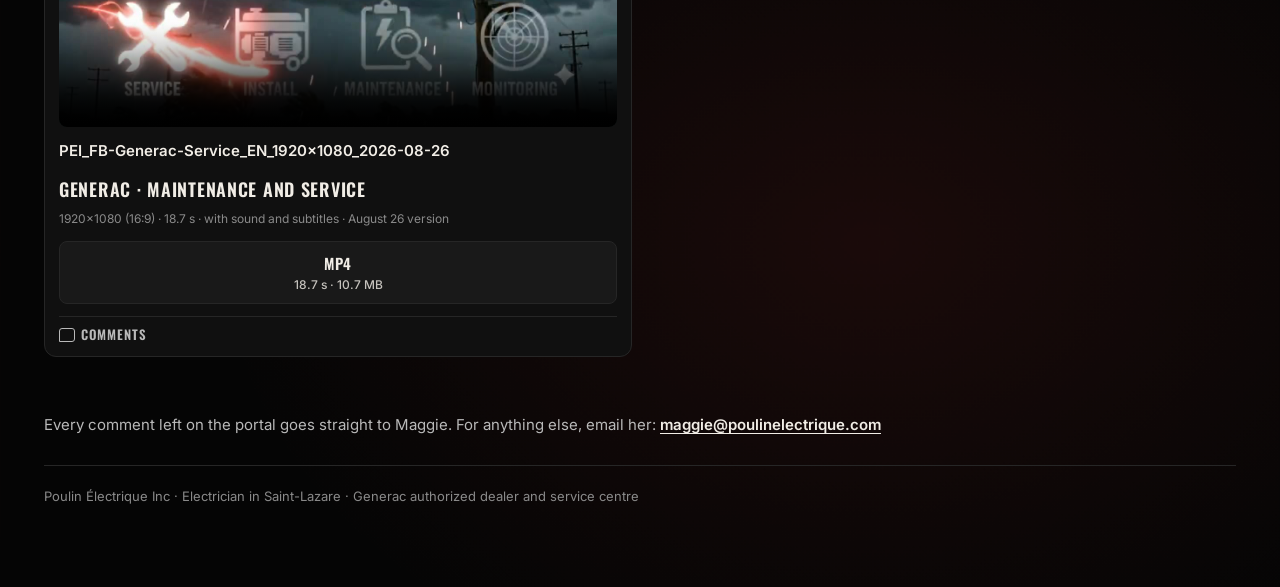
==== commit 8d834671: "Quick access menus at the top: Generac and Poulin by language, uploads, Facebook Co-Authored-By: Cla" ====
--- a/en/index.html
+++ b/en/index.html
@@ -39,8 +39,6 @@
 .btn small{font-family:Inter,sans-serif;text-transform:none;letter-spacing:0;font-weight:500;opacity:.85}
 .specs{display:grid;grid-template-columns:repeat(auto-fit,minmax(230px,1fr));gap:10px 28px;margin:8px 0 8px;padding:18px 0;border-top:1px solid var(--pei-border);border-bottom:1px solid var(--pei-border);list-style:none;font-size:14px}
 .specs b{color:var(--pei-cream);font-weight:600}
-nav.jump{display:flex;flex-wrap:wrap;gap:8px 18px;margin:22px 0 0;font-family:Oswald,sans-serif;text-transform:uppercase;letter-spacing:.08em;font-size:14px}
-nav.jump a{text-decoration:none;color:var(--pei-cream)} nav.jump a:hover{color:var(--pei-red)}
 .io{margin-top:56px}
 .io-head h2{color:var(--pei-cream);font-weight:600;font-size:clamp(26px,3vw,38px)}
 #io1 .io-head h2::after{content:"";display:block;width:56px;height:3px;background:var(--gen-logo);margin-top:8px}
@@ -92,6 +90,18 @@
 .fname{color:var(--pei-cream);font-weight:600;font-size:15px;overflow-wrap:anywhere}
 .finfo{font-size:12px;color:var(--pei-muted);margin-top:-6px}
 .dl.one{grid-template-columns:1fr}
+.quick{position:sticky;top:0;z-index:30;display:flex;flex-wrap:wrap;align-items:center;gap:8px;margin:0 -24px 6px;padding:10px 24px;background:rgba(5,5,5,.94);border-bottom:1px solid var(--pei-border);backdrop-filter:blur(6px)}
+.quick .dd{position:relative}
+.quick summary,.quick .qlink{display:inline-flex;align-items:center;gap:8px;padding:10px 14px;border:1px solid var(--pei-border);border-radius:9px;background:#191919;color:var(--pei-cream);font:600 14px/1 Oswald,sans-serif;text-transform:uppercase;letter-spacing:.08em;text-decoration:none;cursor:pointer;list-style:none;transition:background .15s,border-color .15s}
+.quick summary::-webkit-details-marker{display:none}
+.quick summary::after{content:"";width:7px;height:7px;border-right:2px solid currentColor;border-bottom:2px solid currentColor;transform:translateY(-2px) rotate(45deg);transition:transform .15s}
+.quick .dd[open] summary::after{transform:translateY(2px) rotate(-135deg)}
+.quick summary:hover,.quick .qlink:hover,.quick .dd[open] summary{border-color:var(--pei-red);background:var(--pei-panel-2)}
+.quick .menu{position:absolute;top:calc(100% + 6px);left:0;min-width:190px;max-width:calc(100vw - 32px);display:flex;flex-direction:column;padding:6px;background:#191919;border:1px solid var(--pei-border);border-radius:10px;box-shadow:0 12px 30px rgba(0,0,0,.55)}
+.quick .menu a{padding:10px 12px;border-radius:7px;color:var(--pei-cream);text-decoration:none;font-size:15px}
+.quick .menu a:hover,.quick .menu a:focus-visible{background:var(--pei-red);color:#fff;outline:none}
+.io[id],.lang[id]{scroll-margin-top:calc(var(--qh,64px) + 16px)}
+@media (max-width:640px){.quick{margin:0 -16px 6px;padding:8px 16px}.quick summary,.quick .qlink{padding:9px 11px;font-size:13px}}
 </style>
 <link rel="stylesheet" href="../assets/comments.css">
 <script>
@@ -114,6 +124,8 @@
     </nav>
   </div>
 
+  <nav class="quick" aria-label="Quick access"><details class="dd"><summary>Generac</summary><div class="menu"><a href="#io1-en">English</a><a href="#io1-fr">French</a><a href="#io1-bi">Bilingual</a></div></details><details class="dd"><summary>Poulin Électrique Inc</summary><div class="menu"><a href="#io2-en">English</a><a href="#io2-fr">French</a><a href="#io2-bi">Bilingual</a></div></details><a class="qlink" href="#final">Final uploads</a><a class="qlink" href="#facebook">Facebook ads</a></nav>
+
   <div class="actions">
     <a class="btn primary" href="../PEI_Evanov_Display_2026-10.zip" download>Download all <small>ZIP · 10.6 MB</small></a>
     <a class="btn" href="../PEI_Evanov_EN_CreativeList.csv" download>Creative list <small>CSV</small></a>
@@ -123,11 +135,10 @@
 
   <ul class="specs"><li><b>72 files</b> · 36 JPG + 36 MP4</li><li><b>6 sizes</b> · 300×250, 728×90, 160×600, 300×600, 970×250, 320×50</li><li><b>MP4</b> · H.264, no sound, 14.5 s, under 200 KB, plays once</li><li><b>Backup image</b> · the JPG of the same size</li><li><b>Click-through URL</b> · in the creative list and on each card</li></ul>
 
-  <nav class="jump" aria-label="Sections"><a href="#io1">IO 1 · Generac</a><a href="#io2">IO 2 · Poulin Électrique</a><a href="#final">Final uploads</a><a href="#facebook">Facebook ads</a></nav>
 
   <section class="io" id="io1">
     <header class="io-head"><h2>IO 1 · Generac</h2><p>Tag A · Generac pages</p></header>
-    <section class="lang">
+    <section class="lang" id="io1-fr">
       <h3>French creatives</h3>
       <div class="grid">
       <article class="card">
@@ -228,7 +239,7 @@
       </article>
       </div>
     </section>
-    <section class="lang">
+    <section class="lang" id="io1-en">
       <h3>English creatives</h3>
       <div class="grid">
       <article class="card">
@@ -329,7 +340,7 @@
       </article>
       </div>
     </section>
-    <section class="lang">
+    <section class="lang" id="io1-bi">
       <h3>Bilingual creatives</h3><p class="note">French predominant with a smaller English translation (Charter of the French Language, s. 58).</p>
       <div class="grid">
       <article class="card">
@@ -433,7 +444,7 @@
   </section>
   <section class="io" id="io2">
     <header class="io-head"><h2>IO 2 · Poulin Électrique</h2><p>Tag B · brand</p></header>
-    <section class="lang">
+    <section class="lang" id="io2-fr">
       <h3>French creatives</h3>
       <div class="grid">
       <article class="card">
@@ -534,7 +545,7 @@
       </article>
       </div>
     </section>
-    <section class="lang">
+    <section class="lang" id="io2-en">
       <h3>English creatives</h3>
       <div class="grid">
       <article class="card">
@@ -635,7 +646,7 @@
       </article>
       </div>
     </section>
-    <section class="lang">
+    <section class="lang" id="io2-bi">
       <h3>Bilingual creatives</h3><p class="note">French predominant with a smaller English translation (Charter of the French Language, s. 58).</p>
       <div class="grid">
       <article class="card">
@@ -852,5 +863,28 @@
     .catch(() => say(T.err));
 })();
 </script>
+<script>
+// Quick access menus: one open at a time, close after a choice or a click elsewhere.
+(() => {
+  const menus = [...document.querySelectorAll('.quick .dd')];
+  // Sections stop just below the sticky menu bar, whatever its height.
+  const bar = document.querySelector('.quick');
+  const fit = () => document.documentElement.style.setProperty('--qh', bar.offsetHeight + 'px');
+  fit();
+  addEventListener('resize', fit);
+  menus.forEach(d => d.addEventListener('toggle', () => {
+    if (d.open) menus.forEach(o => { if (o !== d) o.open = false; });
+  }));
+  document.querySelectorAll('.quick .menu a').forEach(a => a.addEventListener('click', () => {
+    menus.forEach(d => { d.open = false; });
+  }));
+  document.addEventListener('click', e => {
+    if (!e.target.closest('.quick .dd')) menus.forEach(d => { d.open = false; });
+  });
+  document.addEventListener('keydown', e => {
+    if (e.key === 'Escape') menus.forEach(d => { d.open = false; });
+  });
+})();
+</script>
 </body>
 </html>
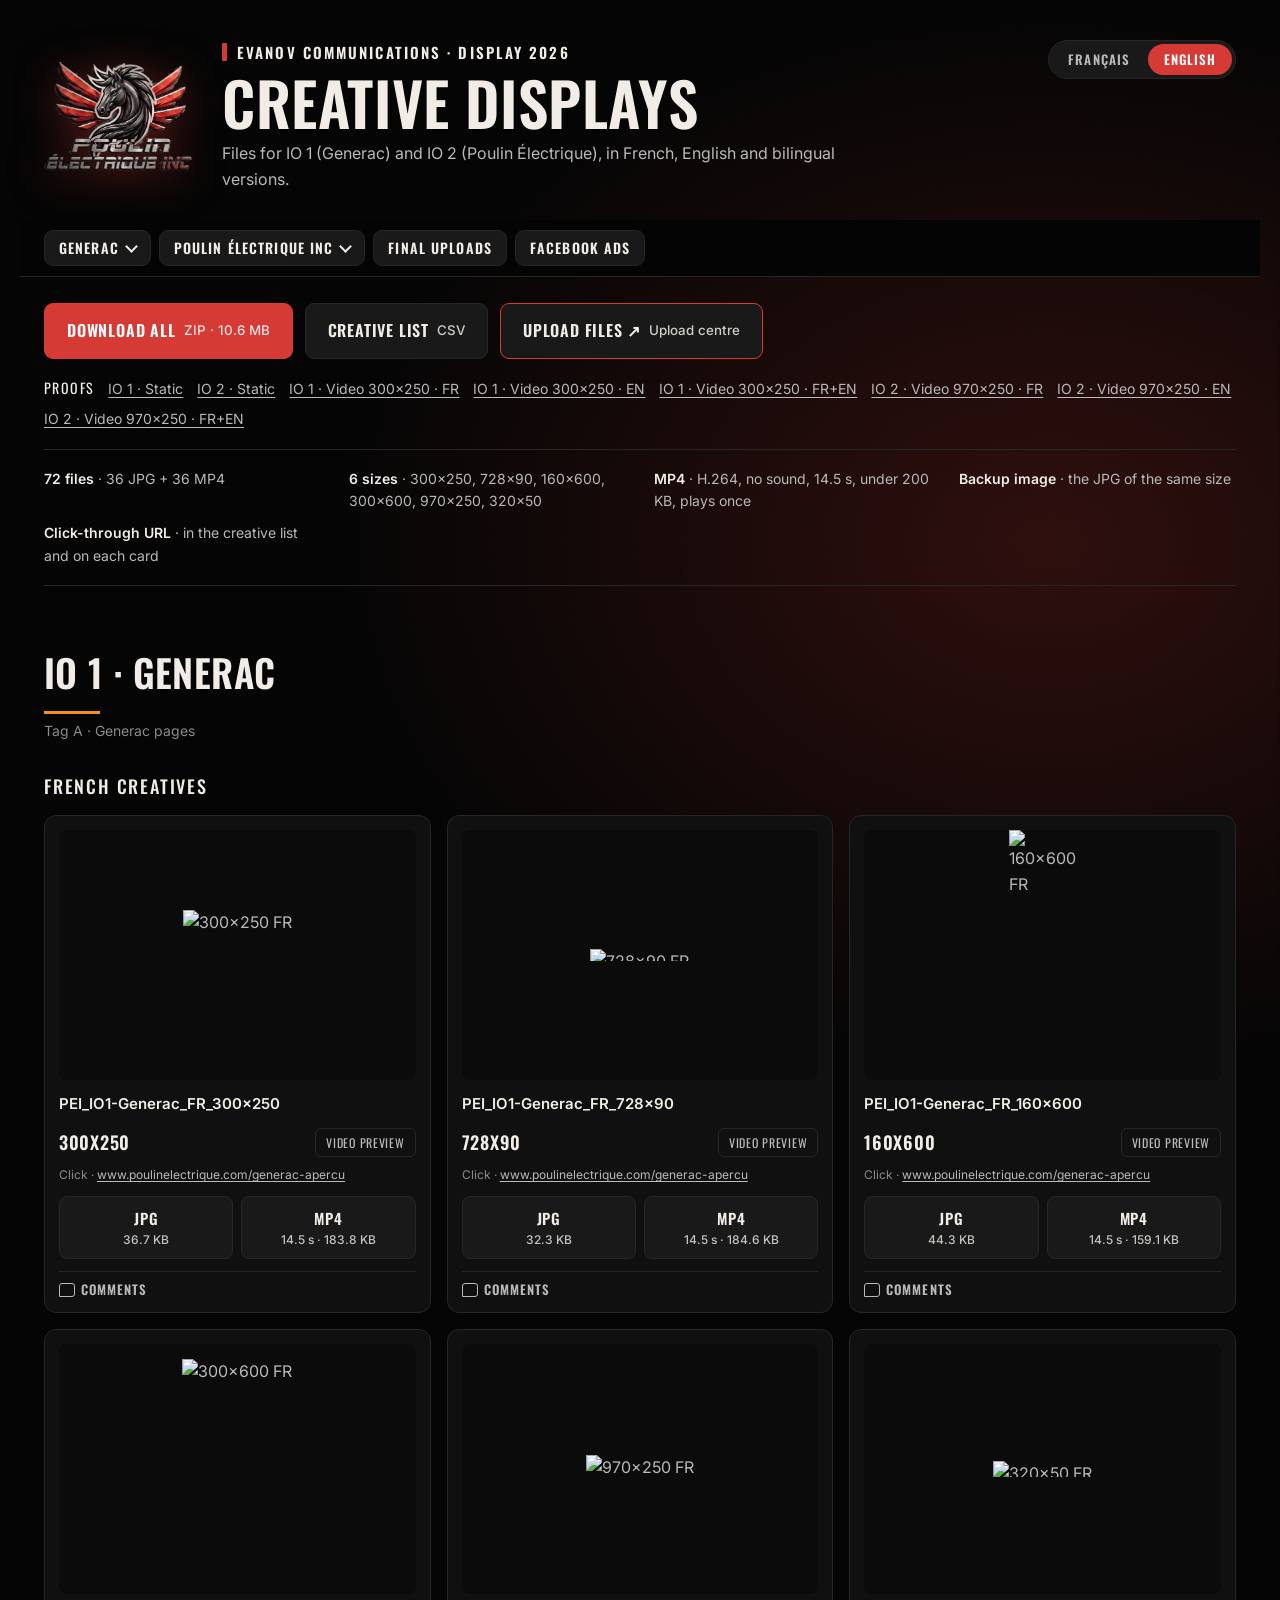
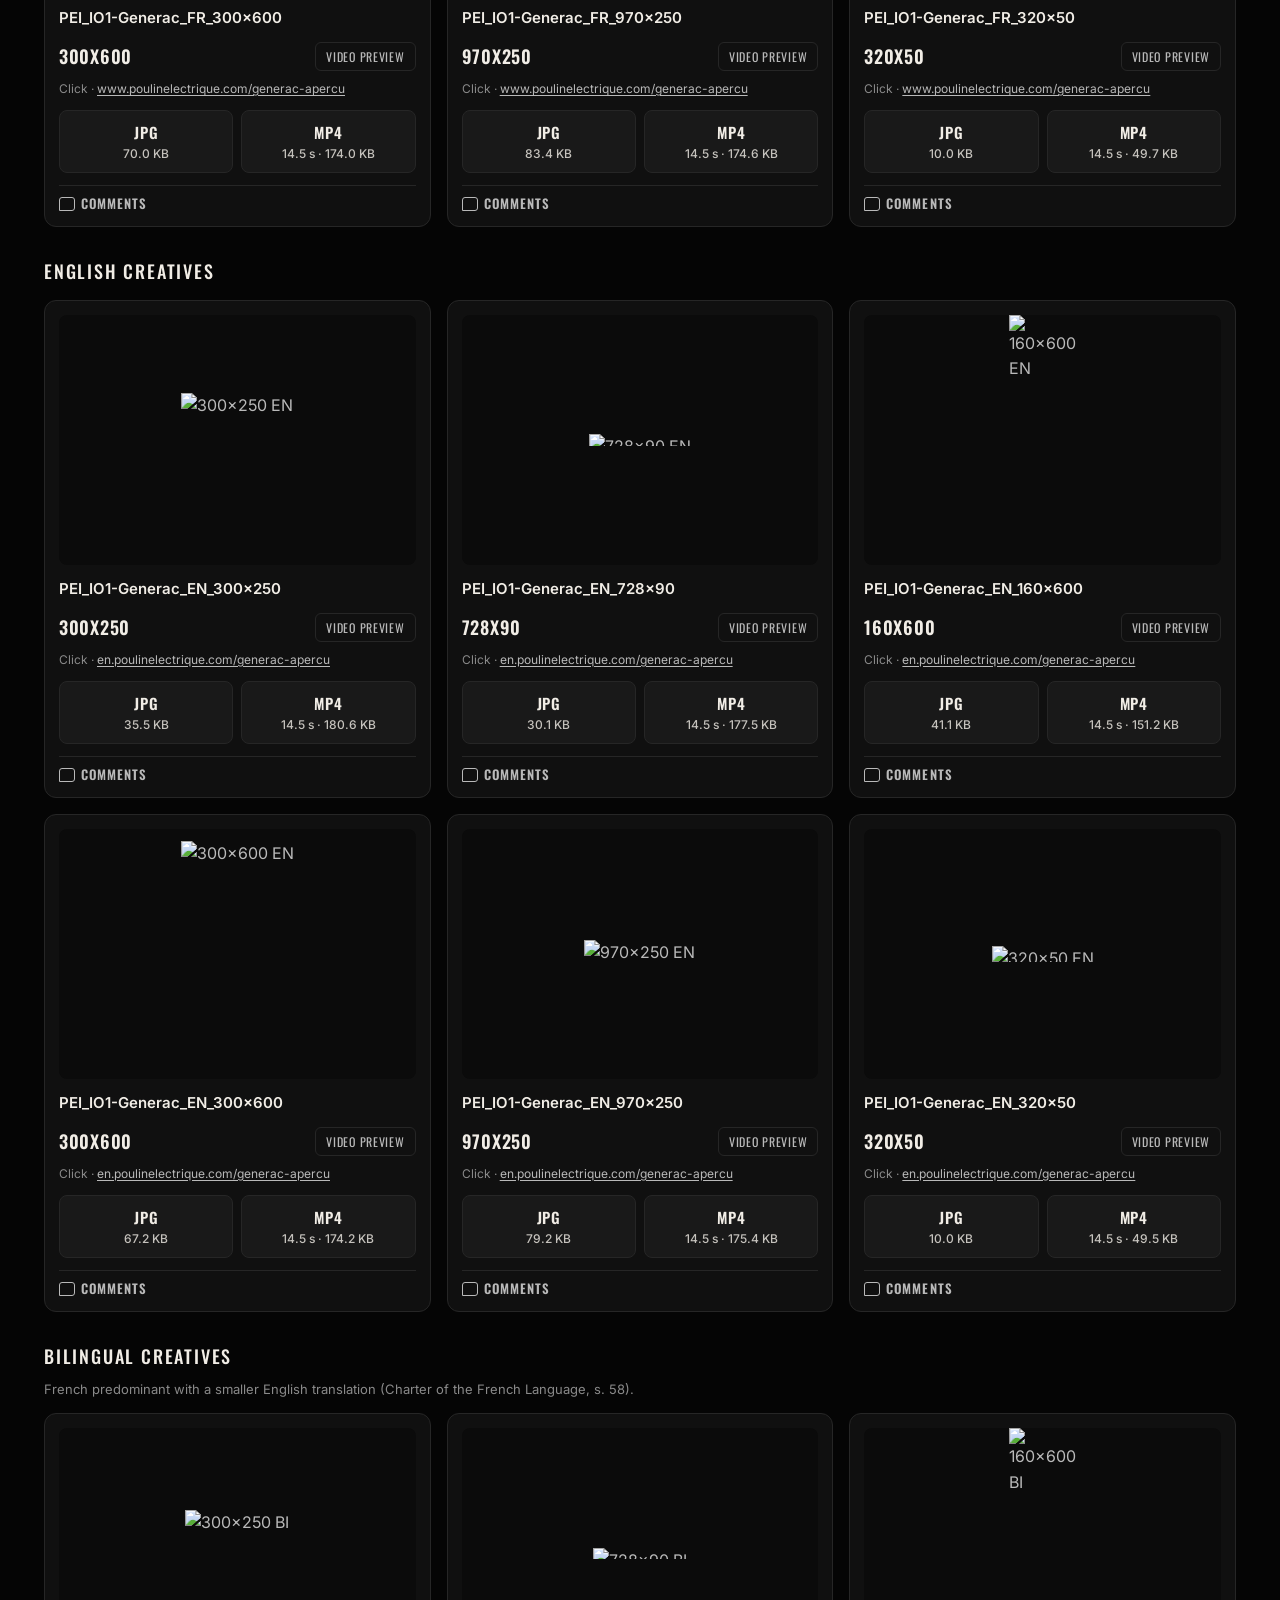
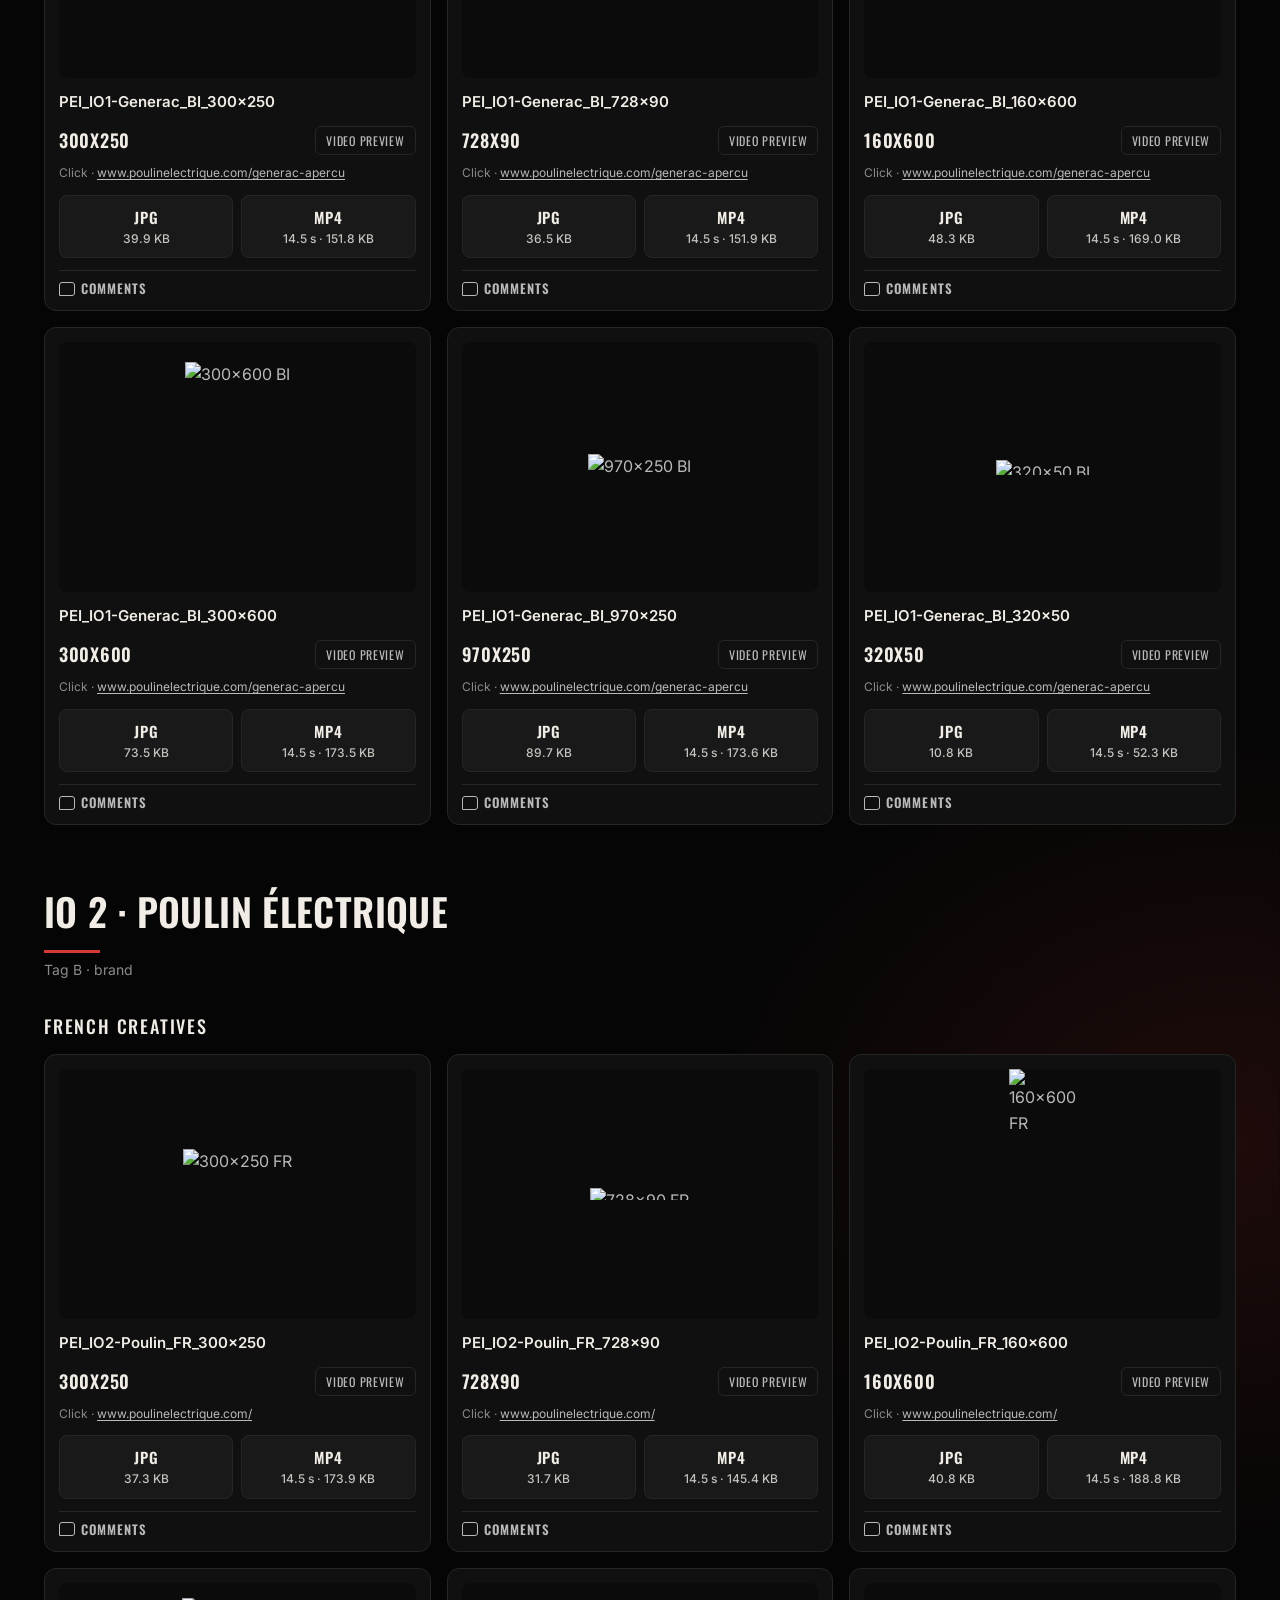
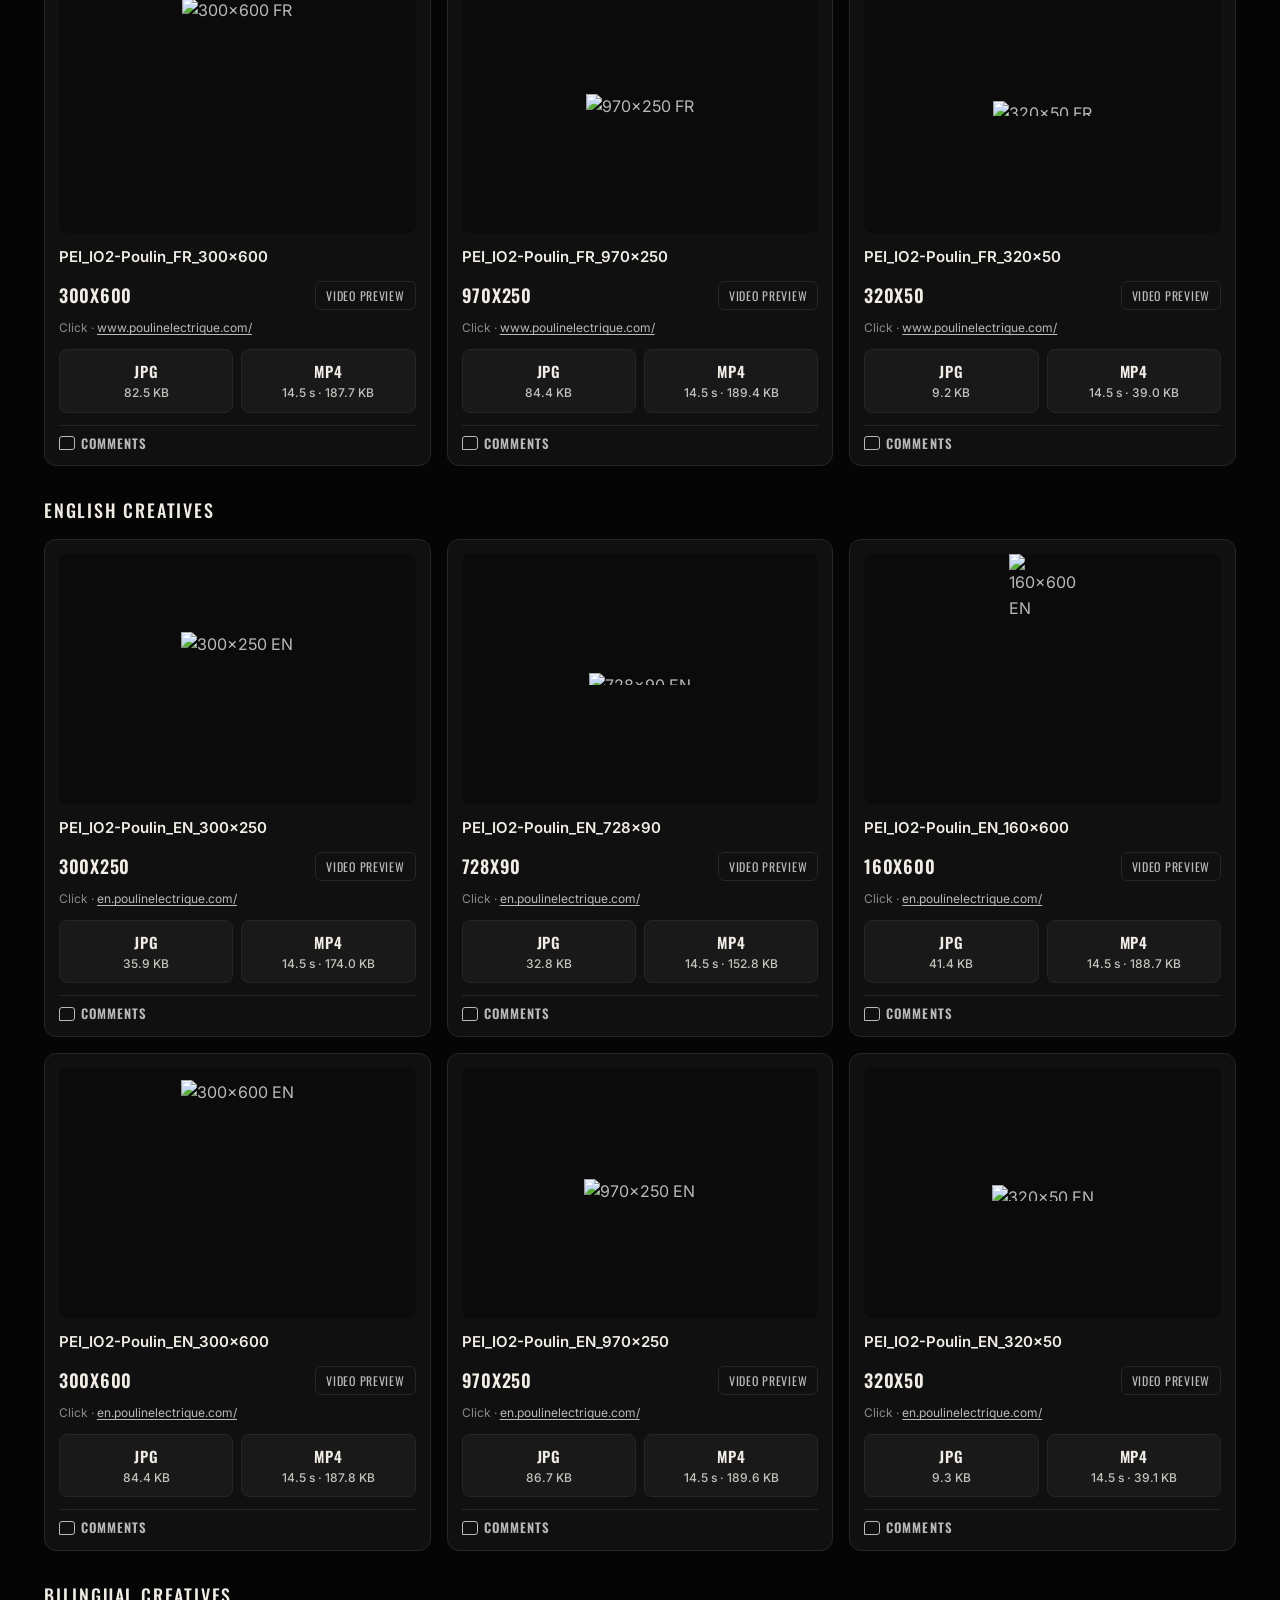
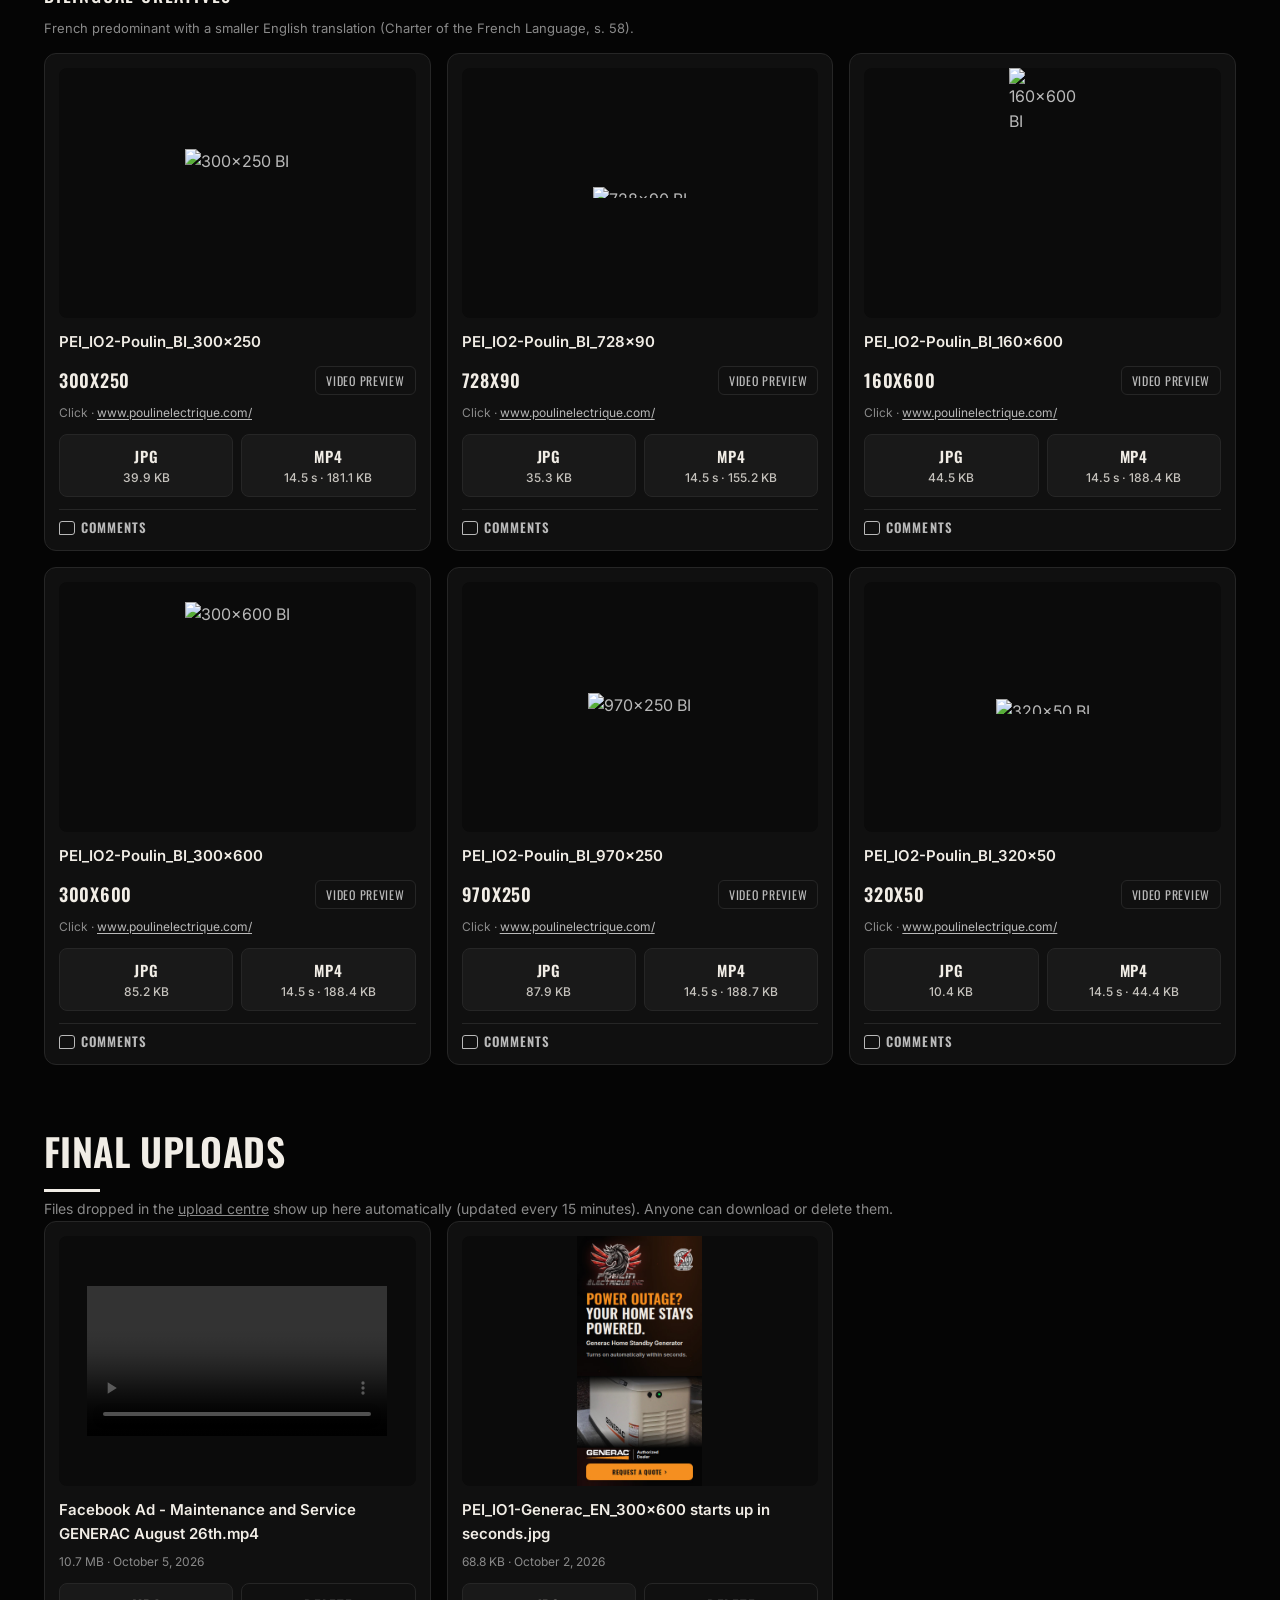
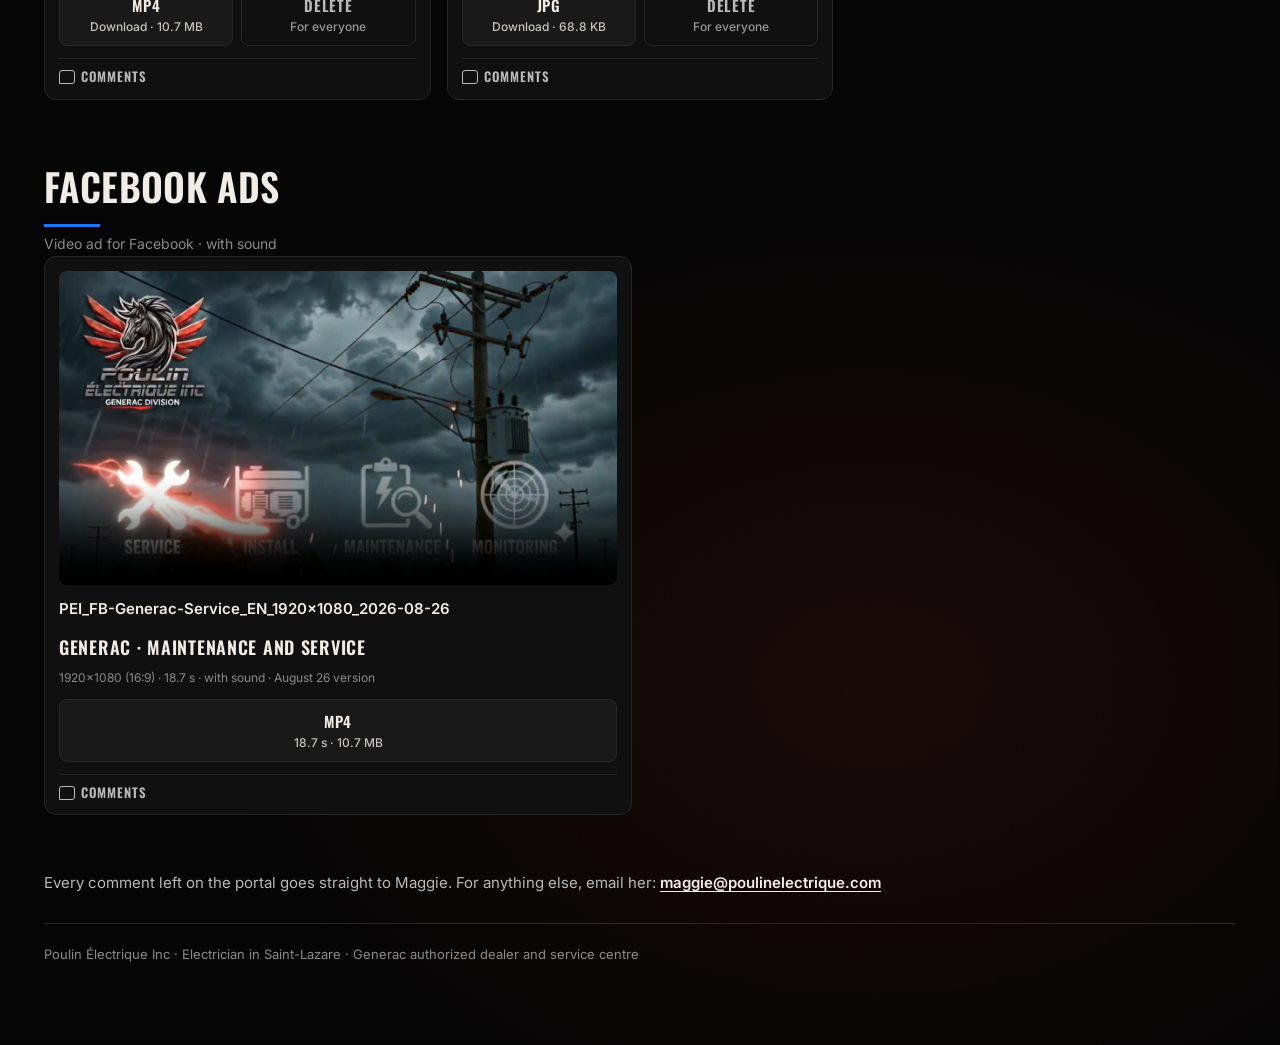
==== commit 3b586629: "Facebook ad: remove the subtitle track (picture and sound unchanged) Co-Authored-By: Claude Opus 5.5" ====
--- a/en/index.html
+++ b/en/index.html
@@ -763,7 +763,7 @@
         </div>
         <p class="fname">PEI_FB-Generac-Service_EN_1920x1080_2026-08-26</p>
         <div class="meta"><span class="size">Generac · Maintenance and service</span></div>
-        <p class="finfo">1920×1080 (16:9) · 18.7 s · with sound and subtitles · August 26 version</p>
+        <p class="finfo">1920×1080 (16:9) · 18.7 s · with sound · August 26 version</p>
         <div class="dl one"><a href="../Facebook/PEI_FB-Generac-Service_EN_1920x1080_2026-08-26.mp4" download>MP4 <small>18.7 s · 10.7 MB</small></a></div>
       </article>
     </div>
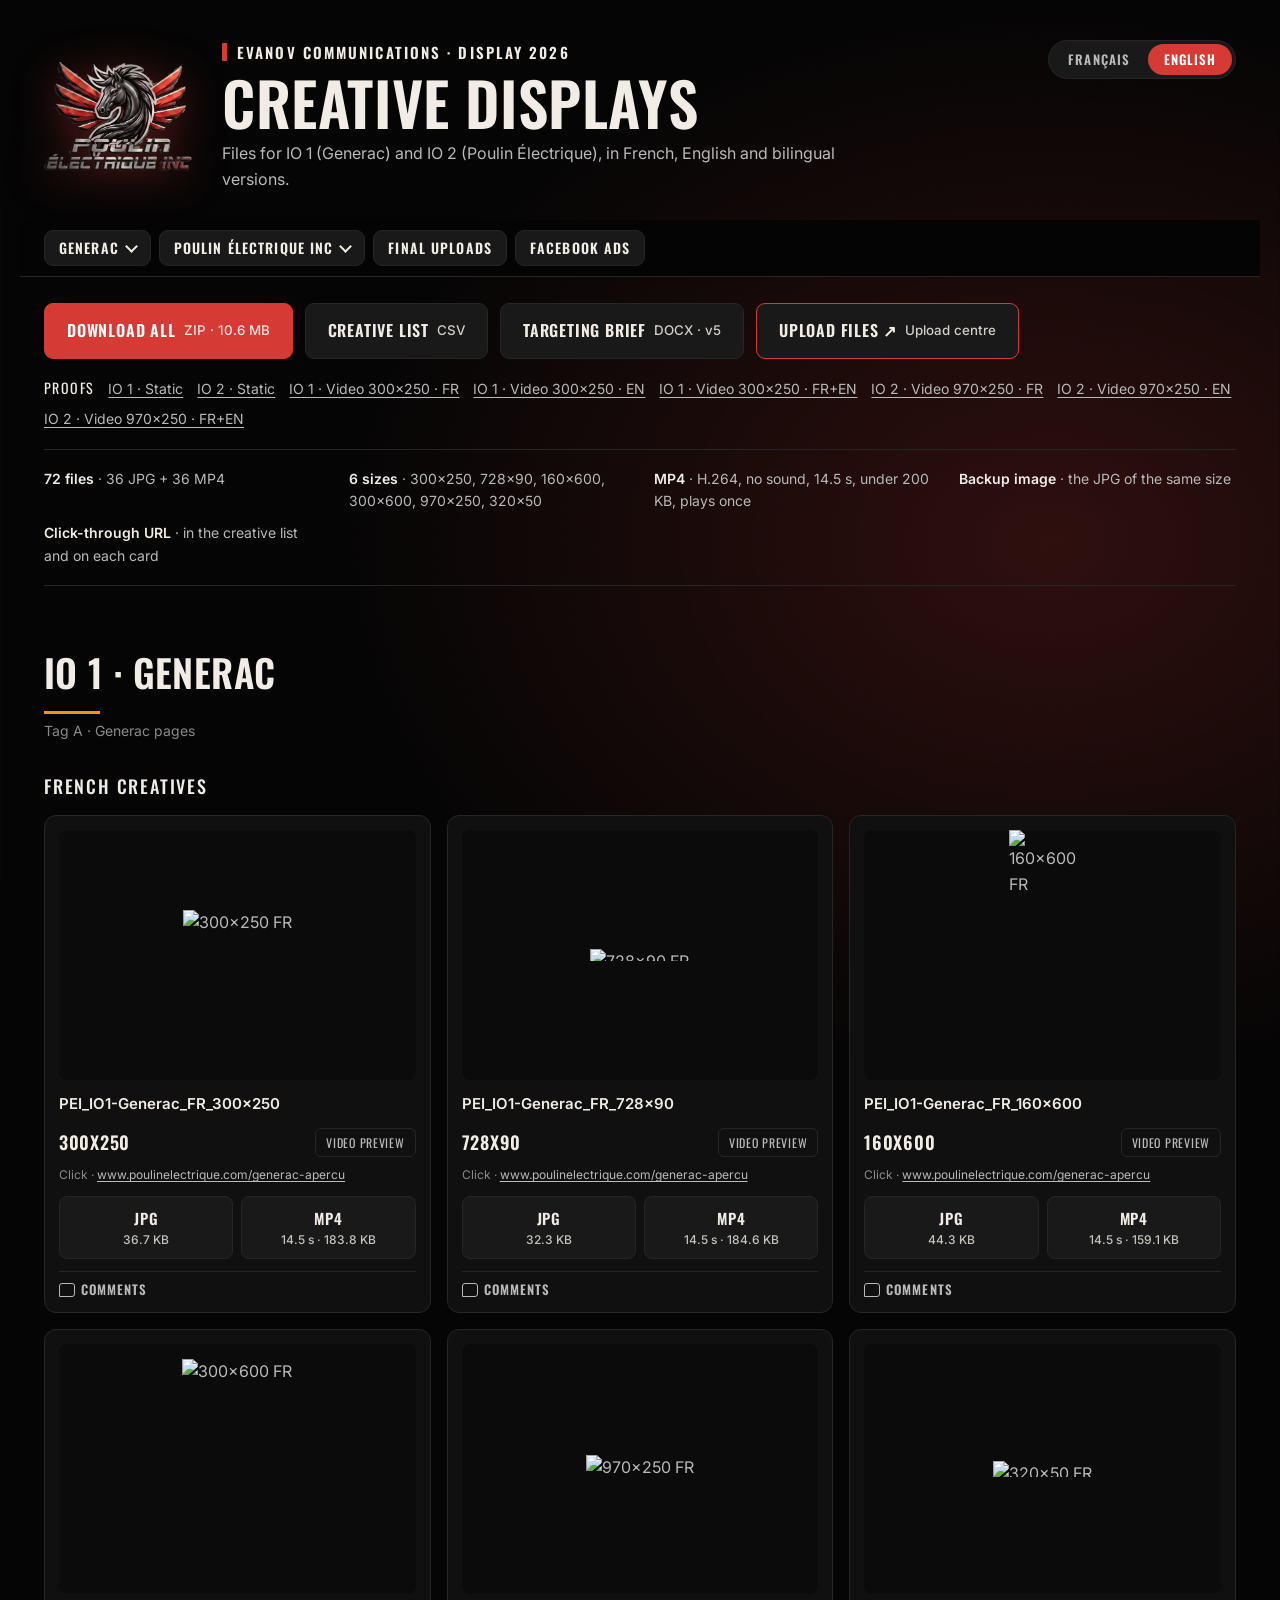
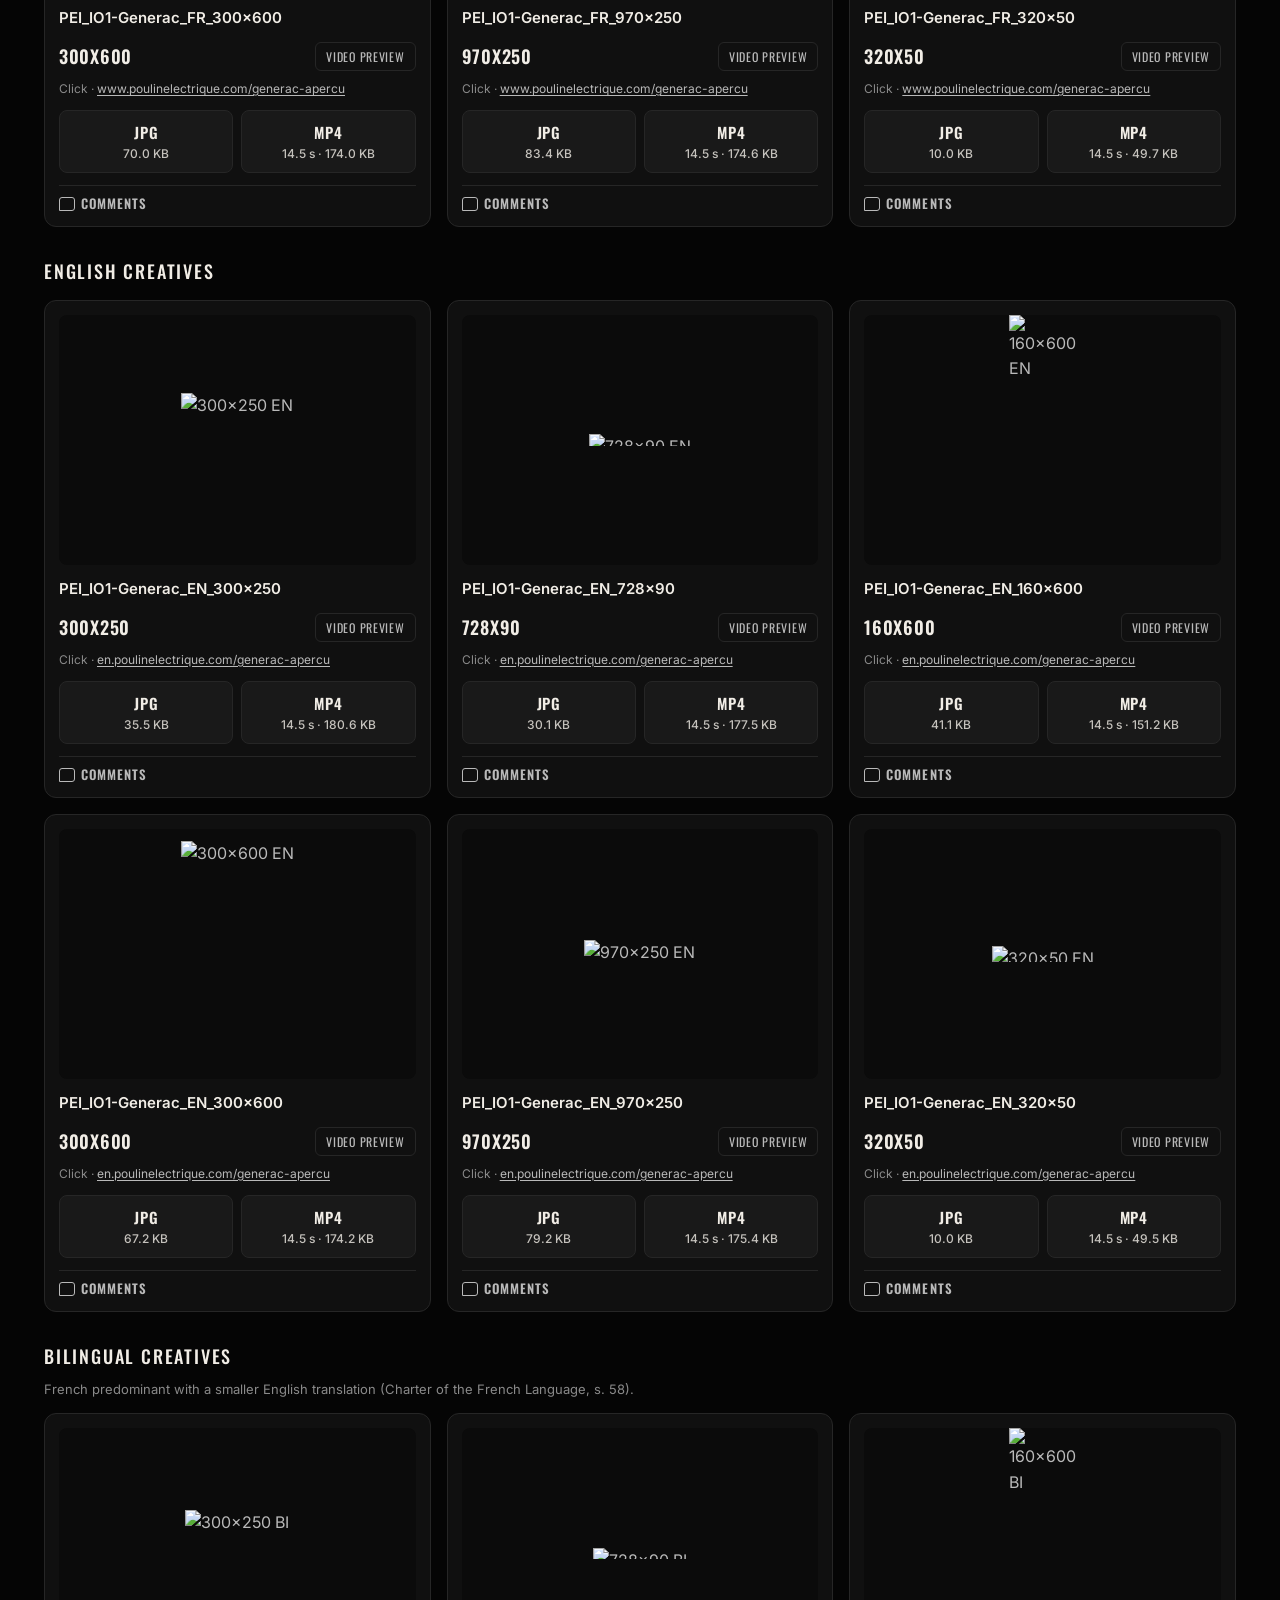
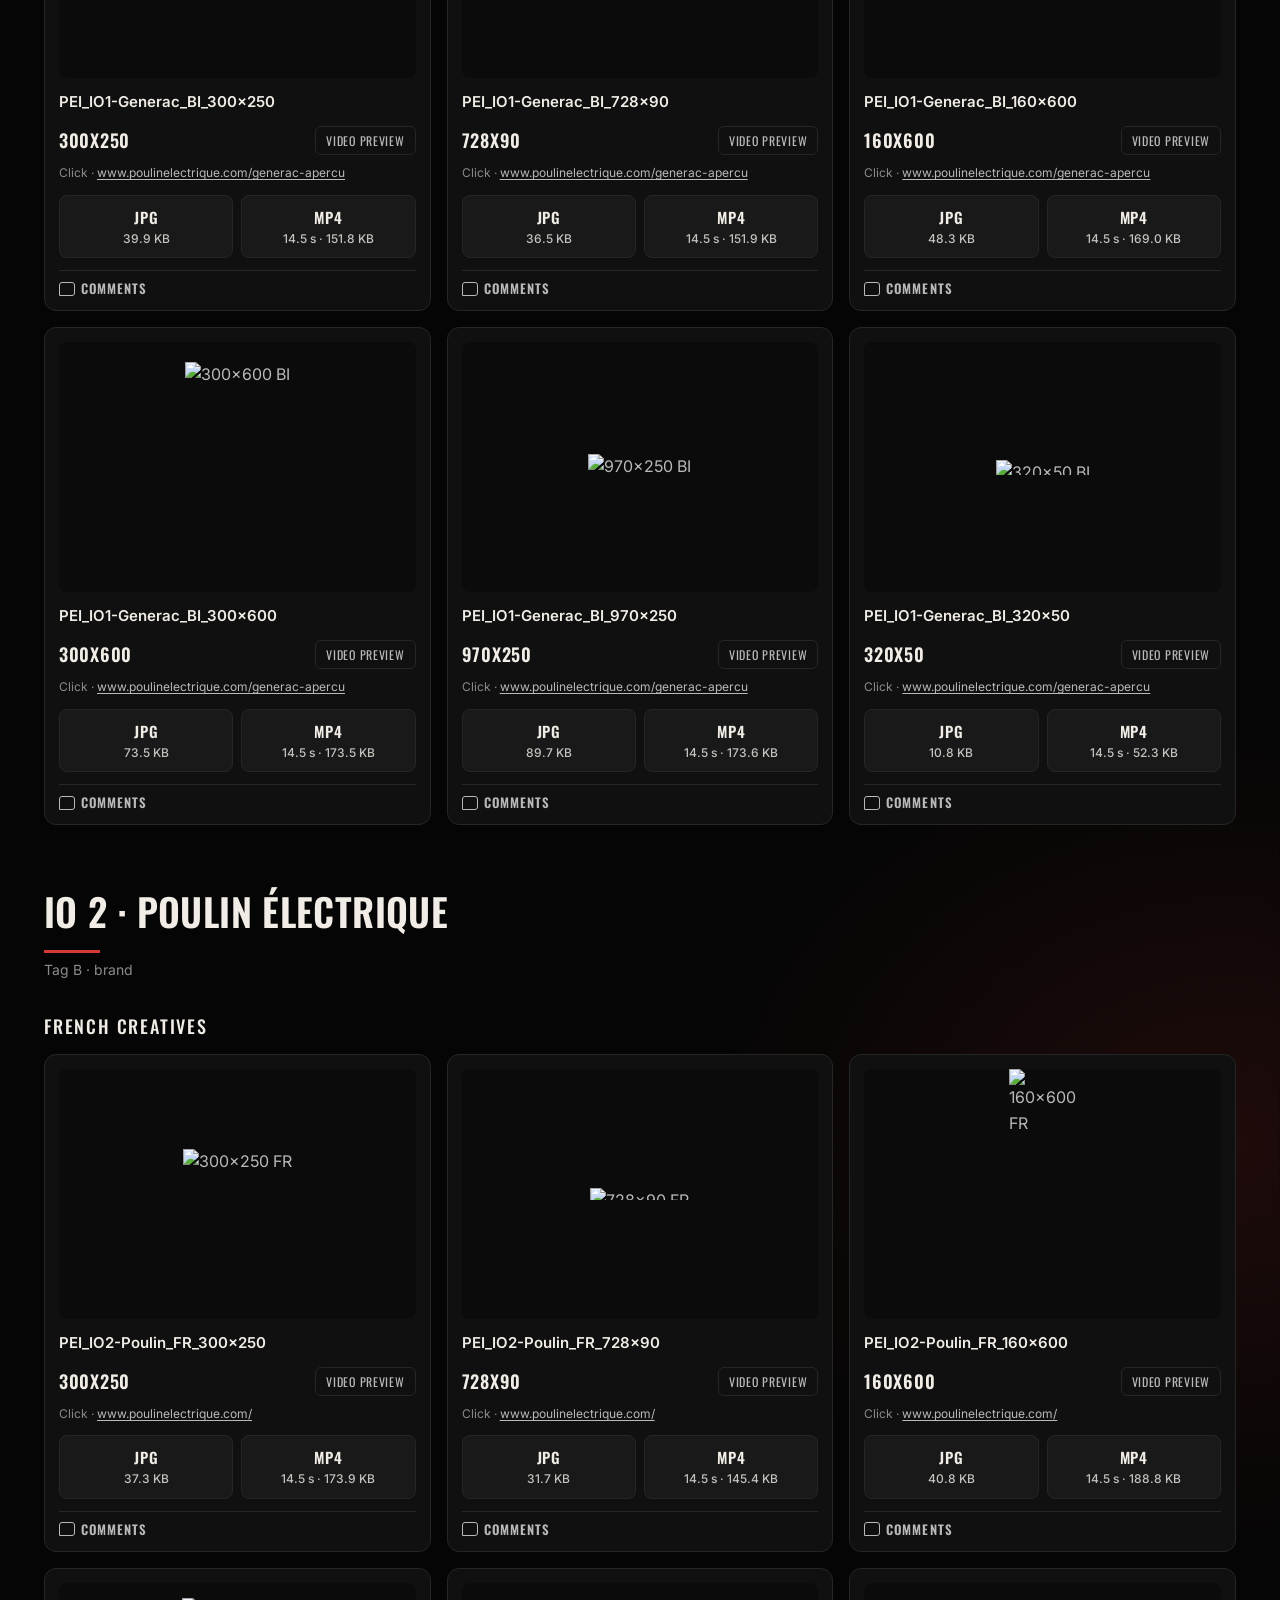
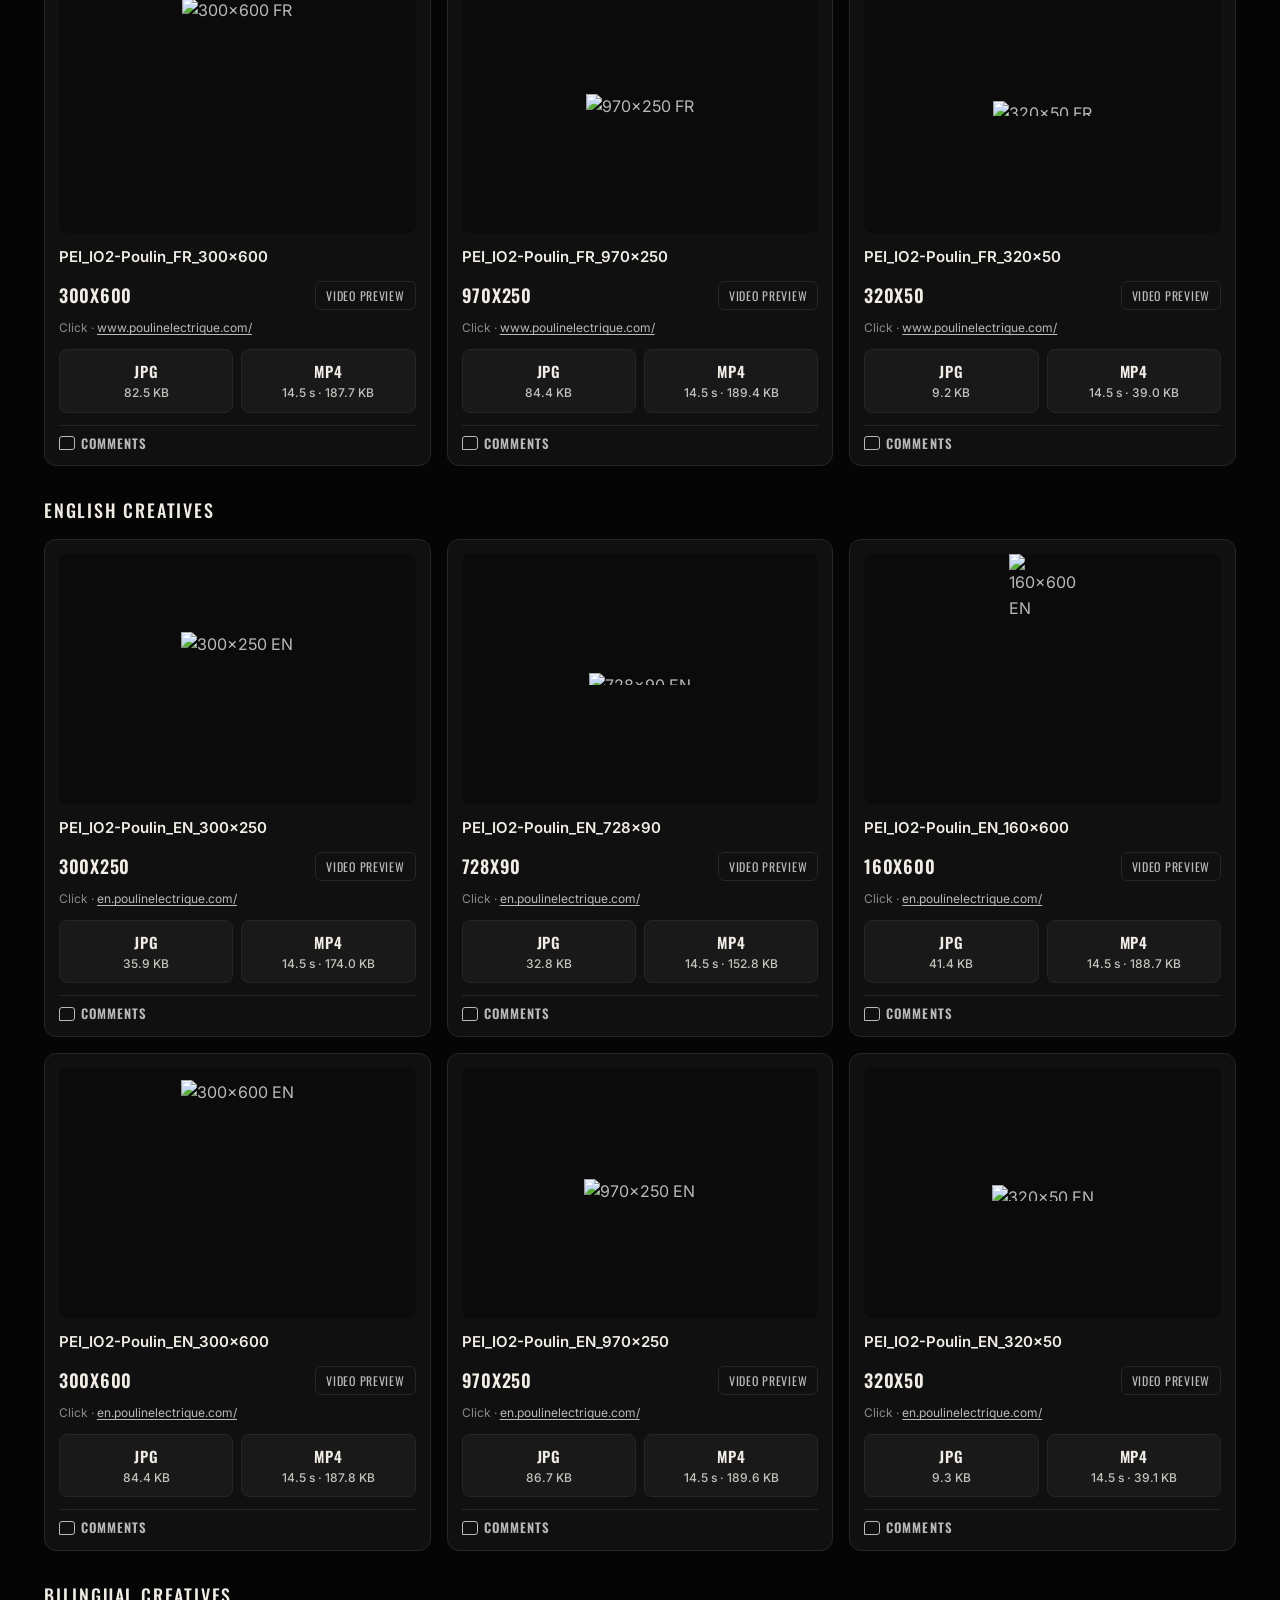
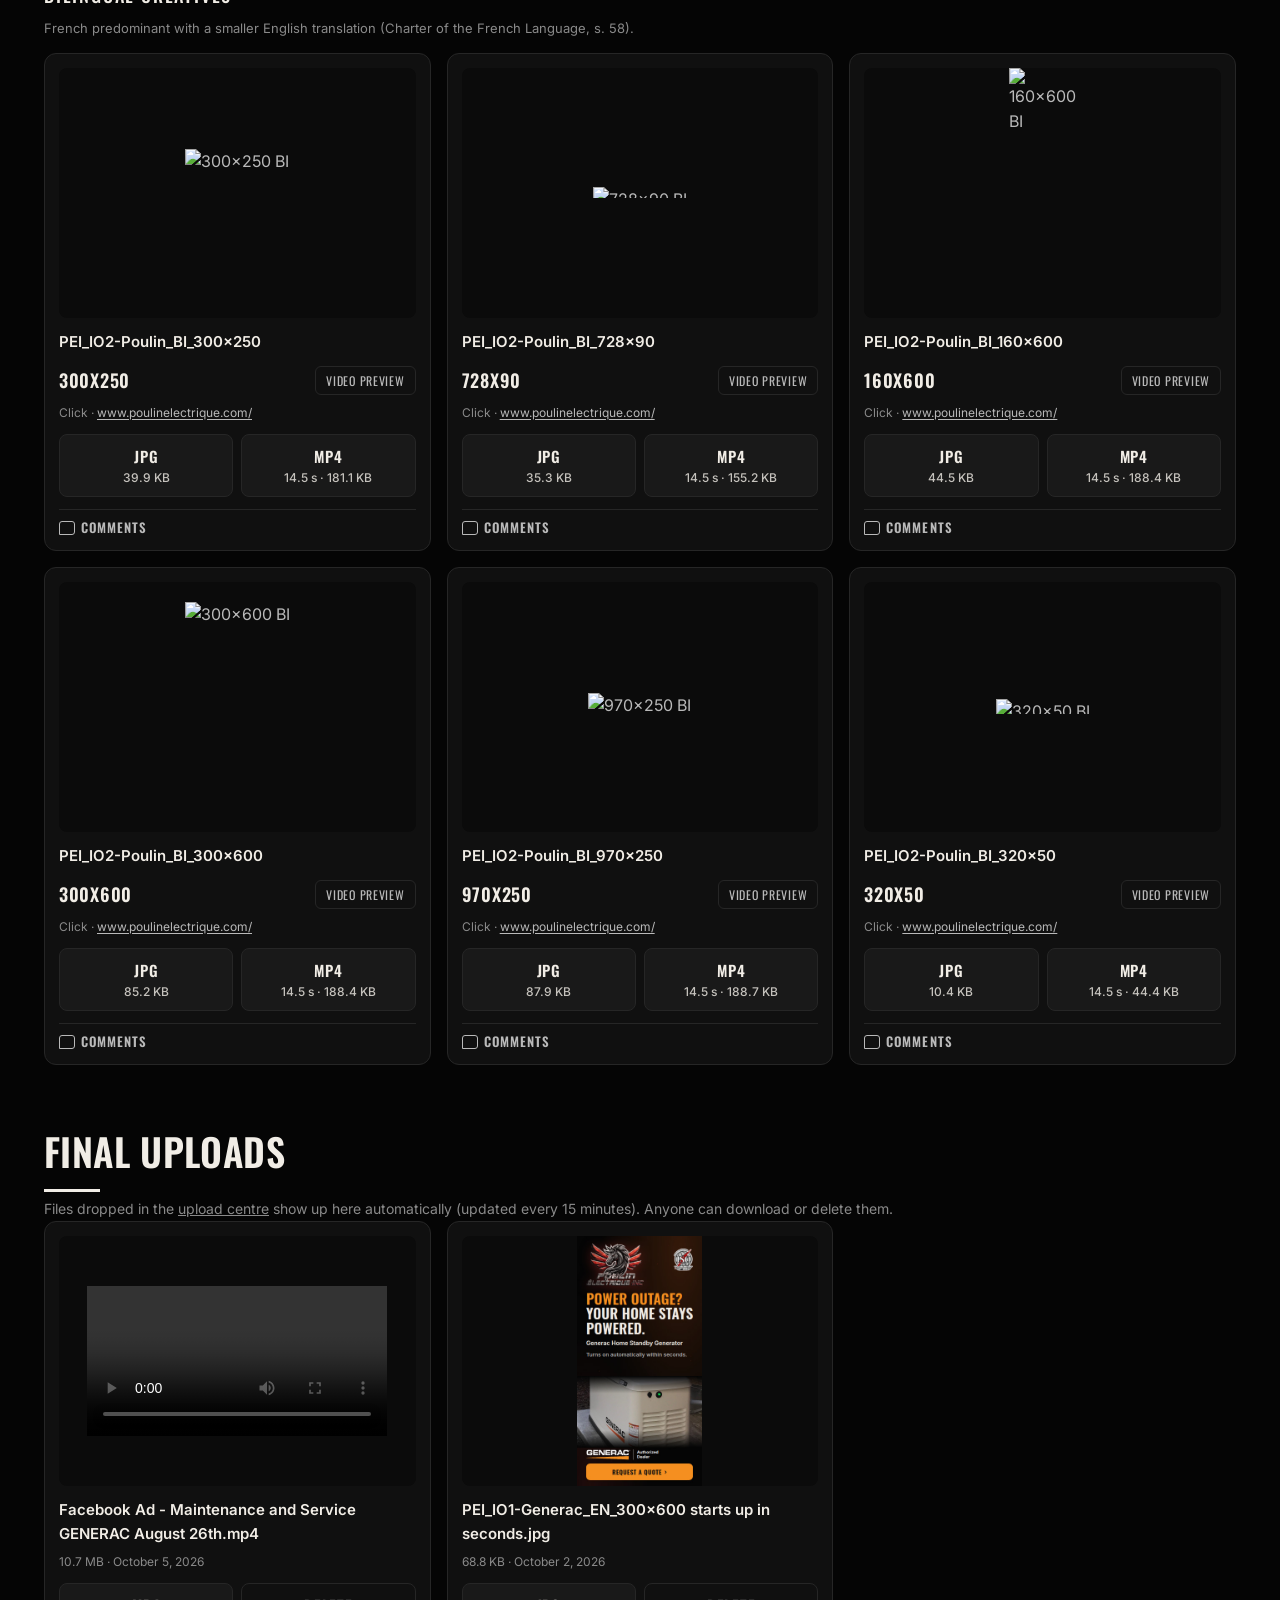
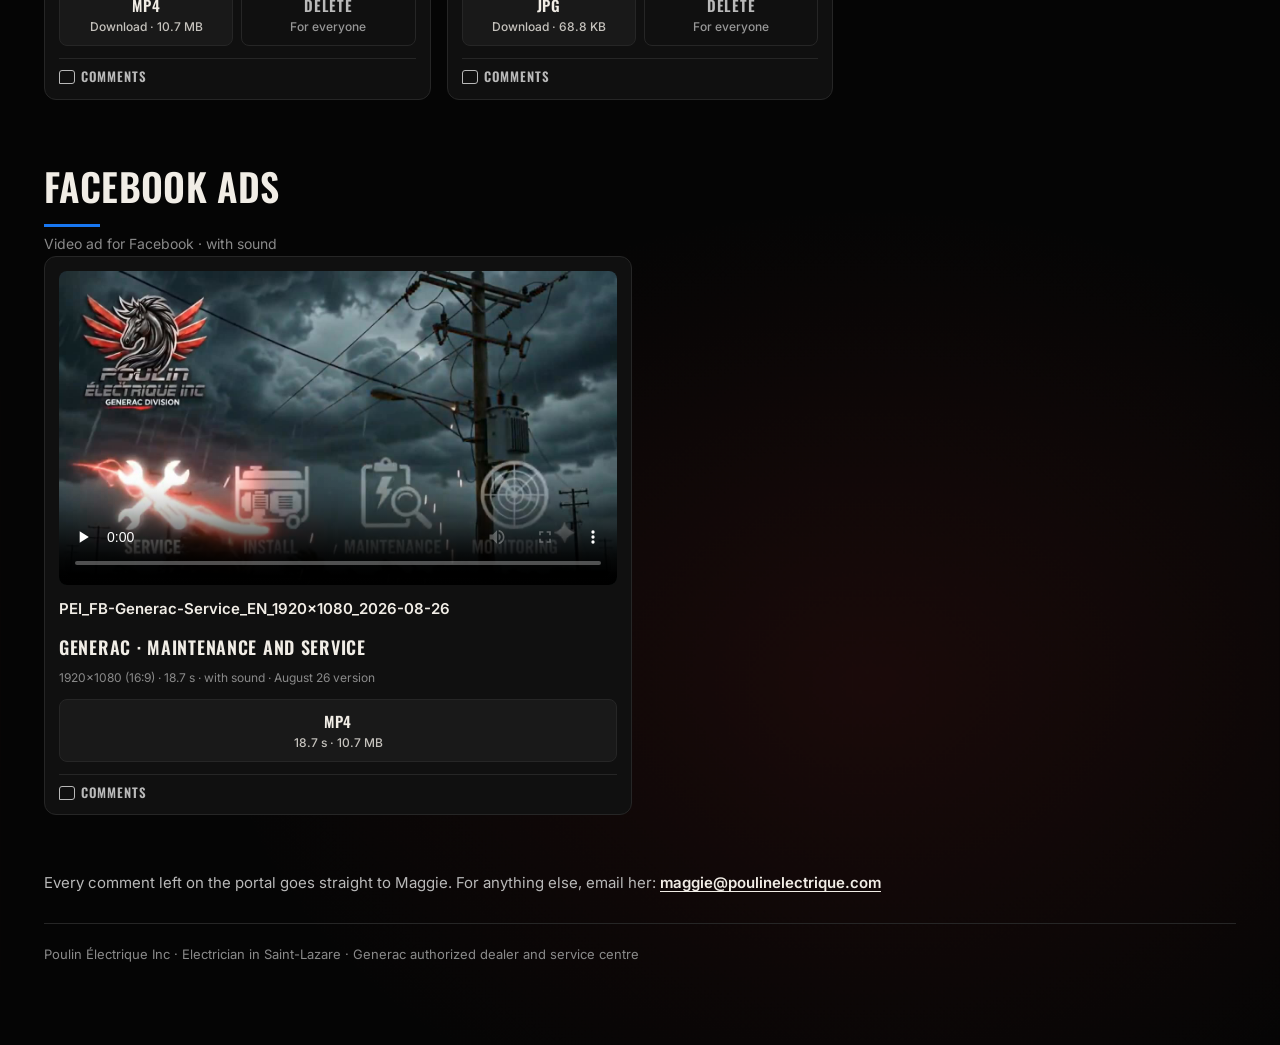
==== commit 531d2f6e: "Add the targeting brief v5 with an EN/FR word bank for the creative team New section 4 in the brief:" ====
--- a/en/index.html
+++ b/en/index.html
@@ -129,6 +129,7 @@
   <div class="actions">
     <a class="btn primary" href="../PEI_Evanov_Display_2026-10.zip" download>Download all <small>ZIP · 10.6 MB</small></a>
     <a class="btn" href="../PEI_Evanov_EN_CreativeList.csv" download>Creative list <small>CSV</small></a>
+    <a class="btn" href="../PEI_Evanov_Display_Targeting_Brief_2026-10-05.docx" download>Targeting brief <small>DOCX · v5</small></a>
     <a class="btn upload-btn" href="https://portail.poulinelectrique.com/s/enEReEKwoagQmYc" target="_blank" rel="noopener">Upload files ↗ <small>Upload centre</small></a>
   </div>
   <p class="proofs"><span>Proofs</span> <a href="../Proofs/PEI_IO1-Generac_Proof-Static.jpg" target="_blank" rel="noopener">IO 1 · Static</a> <a href="../Proofs/PEI_IO2-Poulin_Proof-Static.jpg" target="_blank" rel="noopener">IO 2 · Static</a> <a href="../Proofs/PEI_IO1-Generac_FR_300x250_Proof-Video.jpg" target="_blank" rel="noopener">IO 1 · Video 300x250 · FR</a> <a href="../Proofs/PEI_IO1-Generac_EN_300x250_Proof-Video.jpg" target="_blank" rel="noopener">IO 1 · Video 300x250 · EN</a> <a href="../Proofs/PEI_IO1-Generac_BI_300x250_Proof-Video.jpg" target="_blank" rel="noopener">IO 1 · Video 300x250 · FR+EN</a> <a href="../Proofs/PEI_IO2-Poulin_FR_970x250_Proof-Video.jpg" target="_blank" rel="noopener">IO 2 · Video 970x250 · FR</a> <a href="../Proofs/PEI_IO2-Poulin_EN_970x250_Proof-Video.jpg" target="_blank" rel="noopener">IO 2 · Video 970x250 · EN</a> <a href="../Proofs/PEI_IO2-Poulin_BI_970x250_Proof-Video.jpg" target="_blank" rel="noopener">IO 2 · Video 970x250 · FR+EN</a></p>
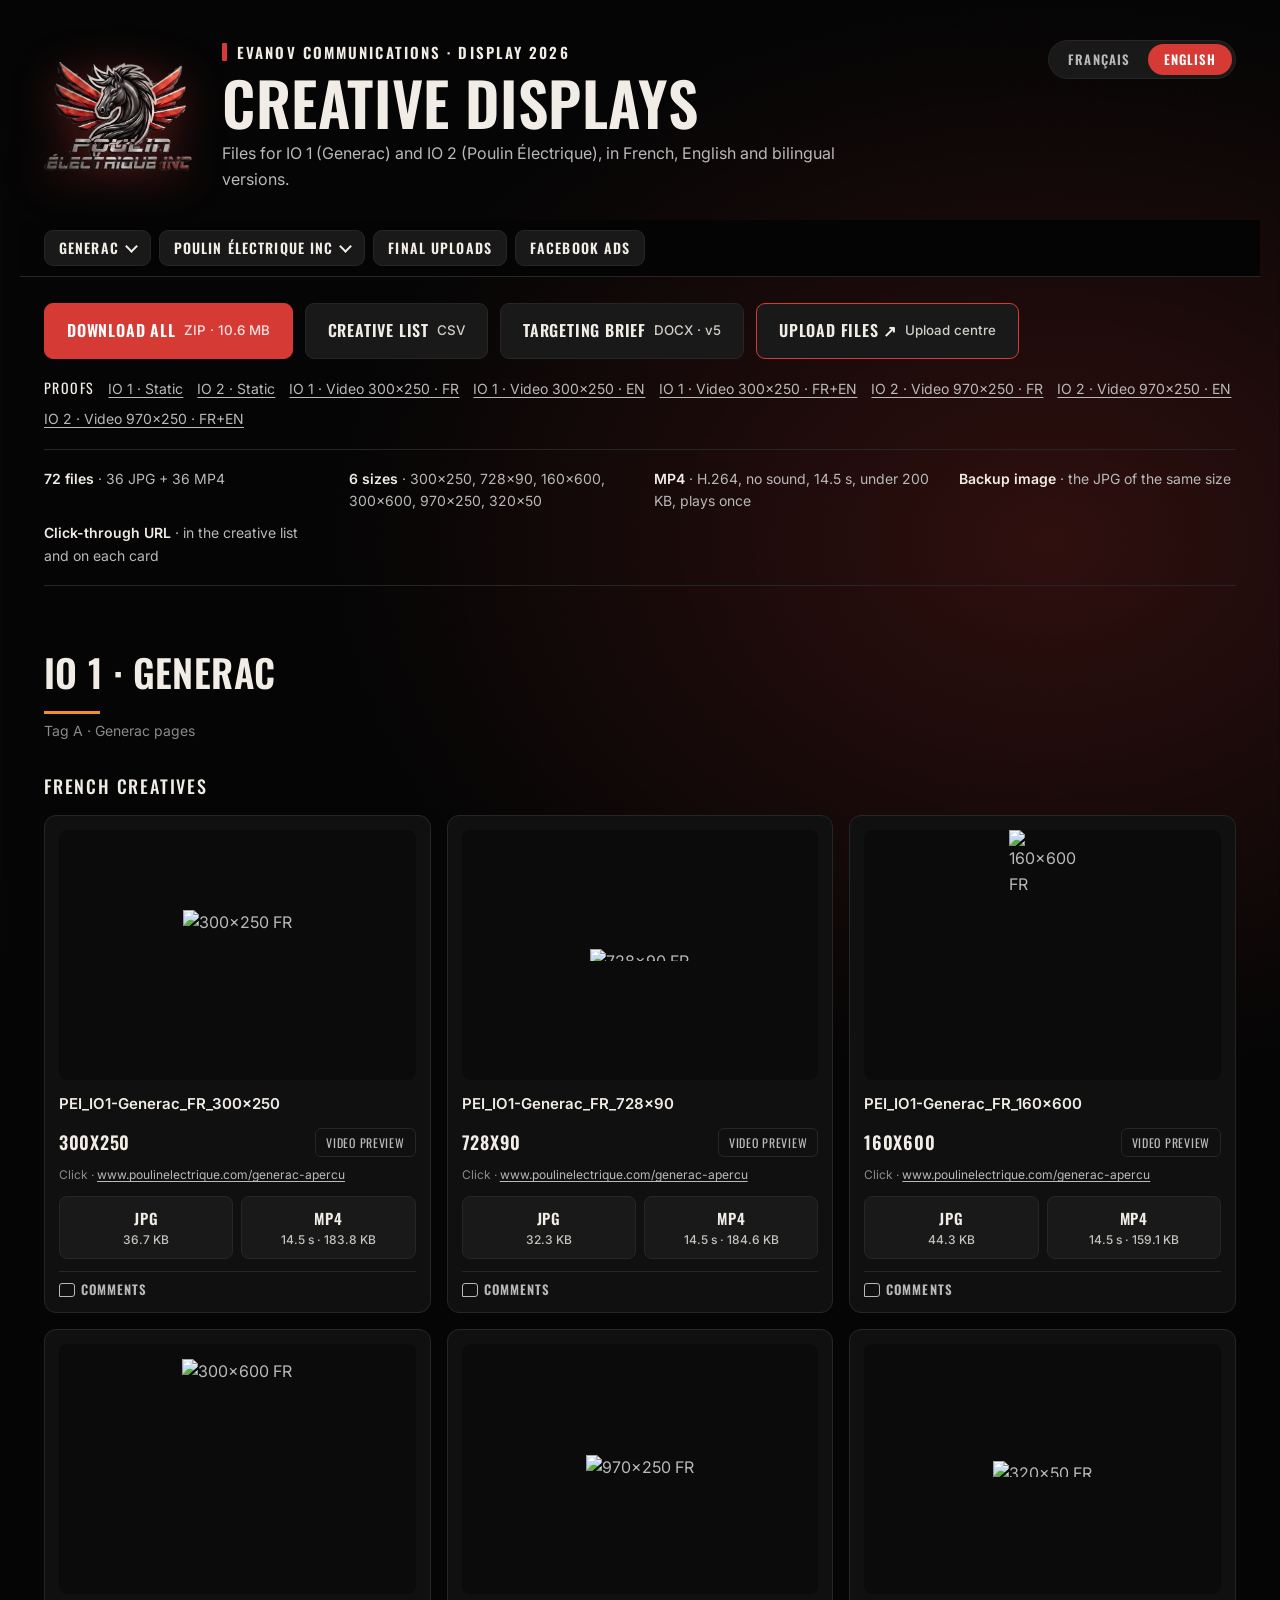
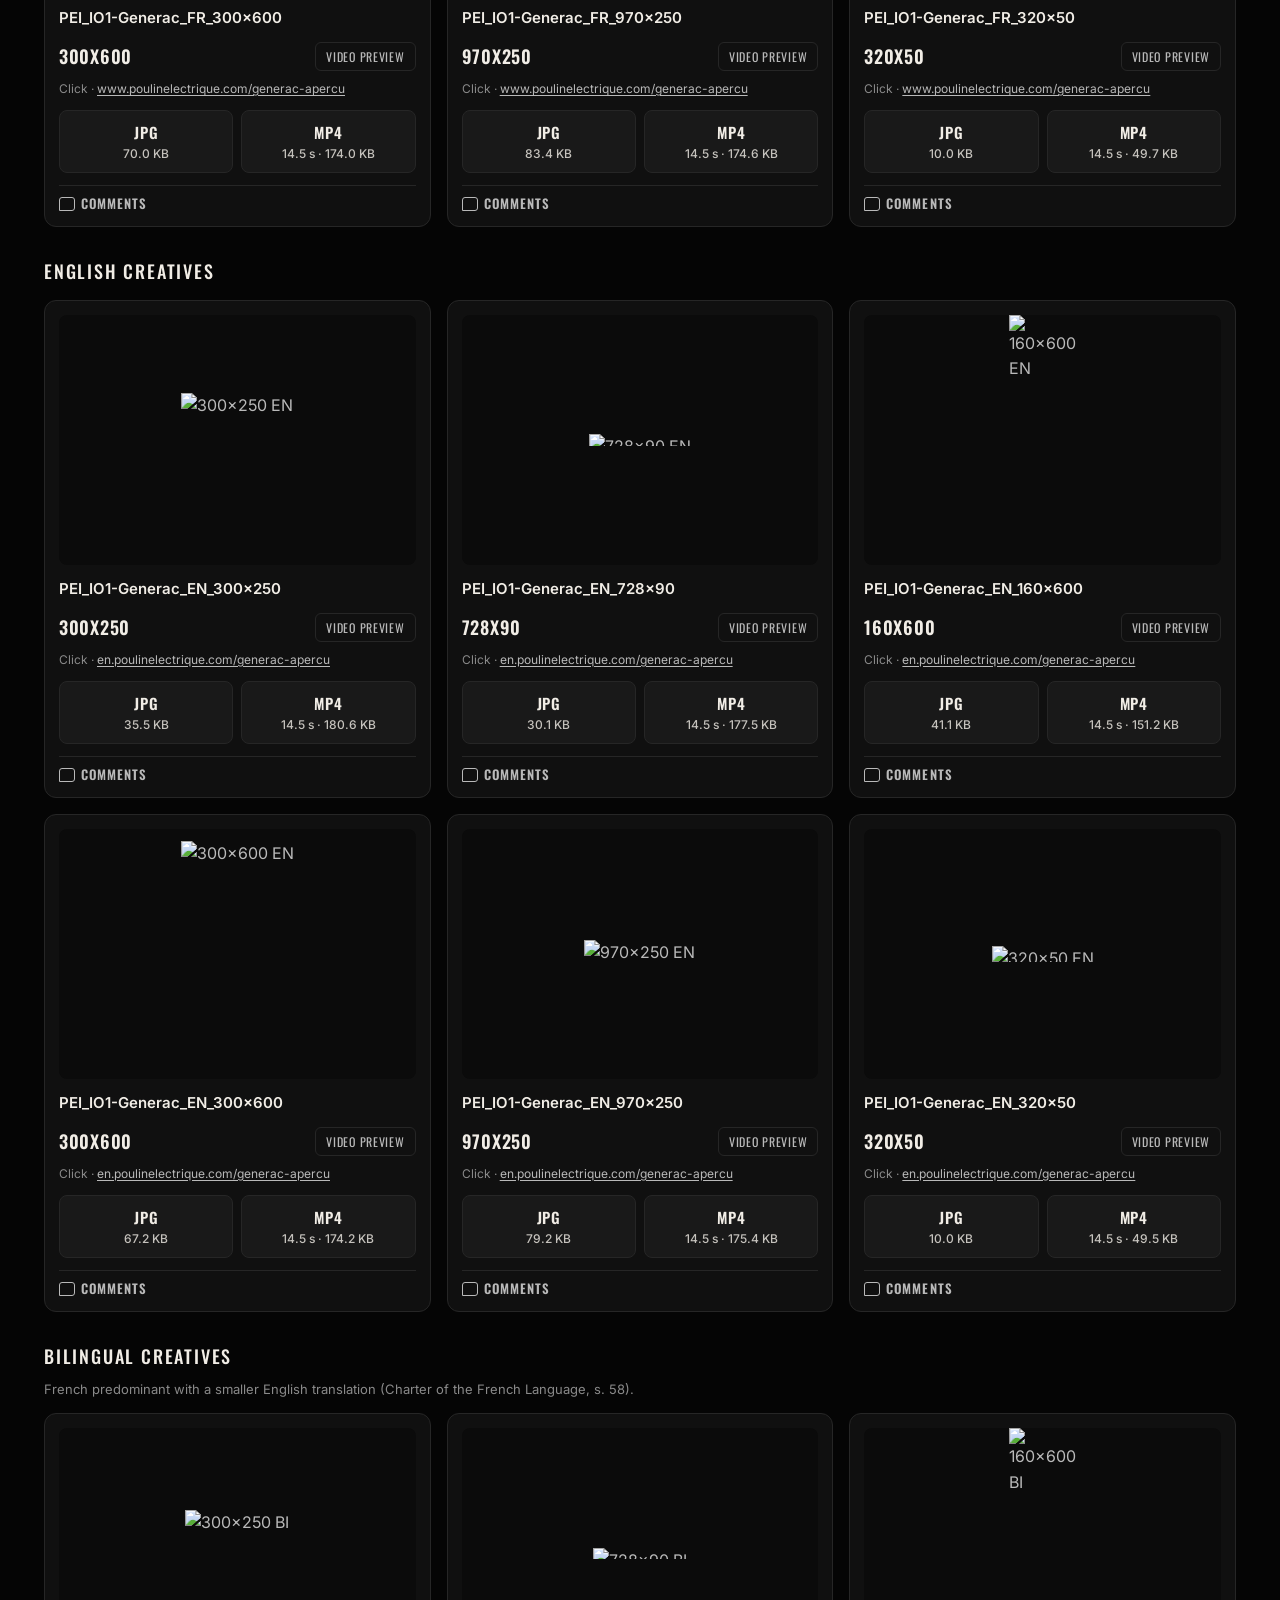
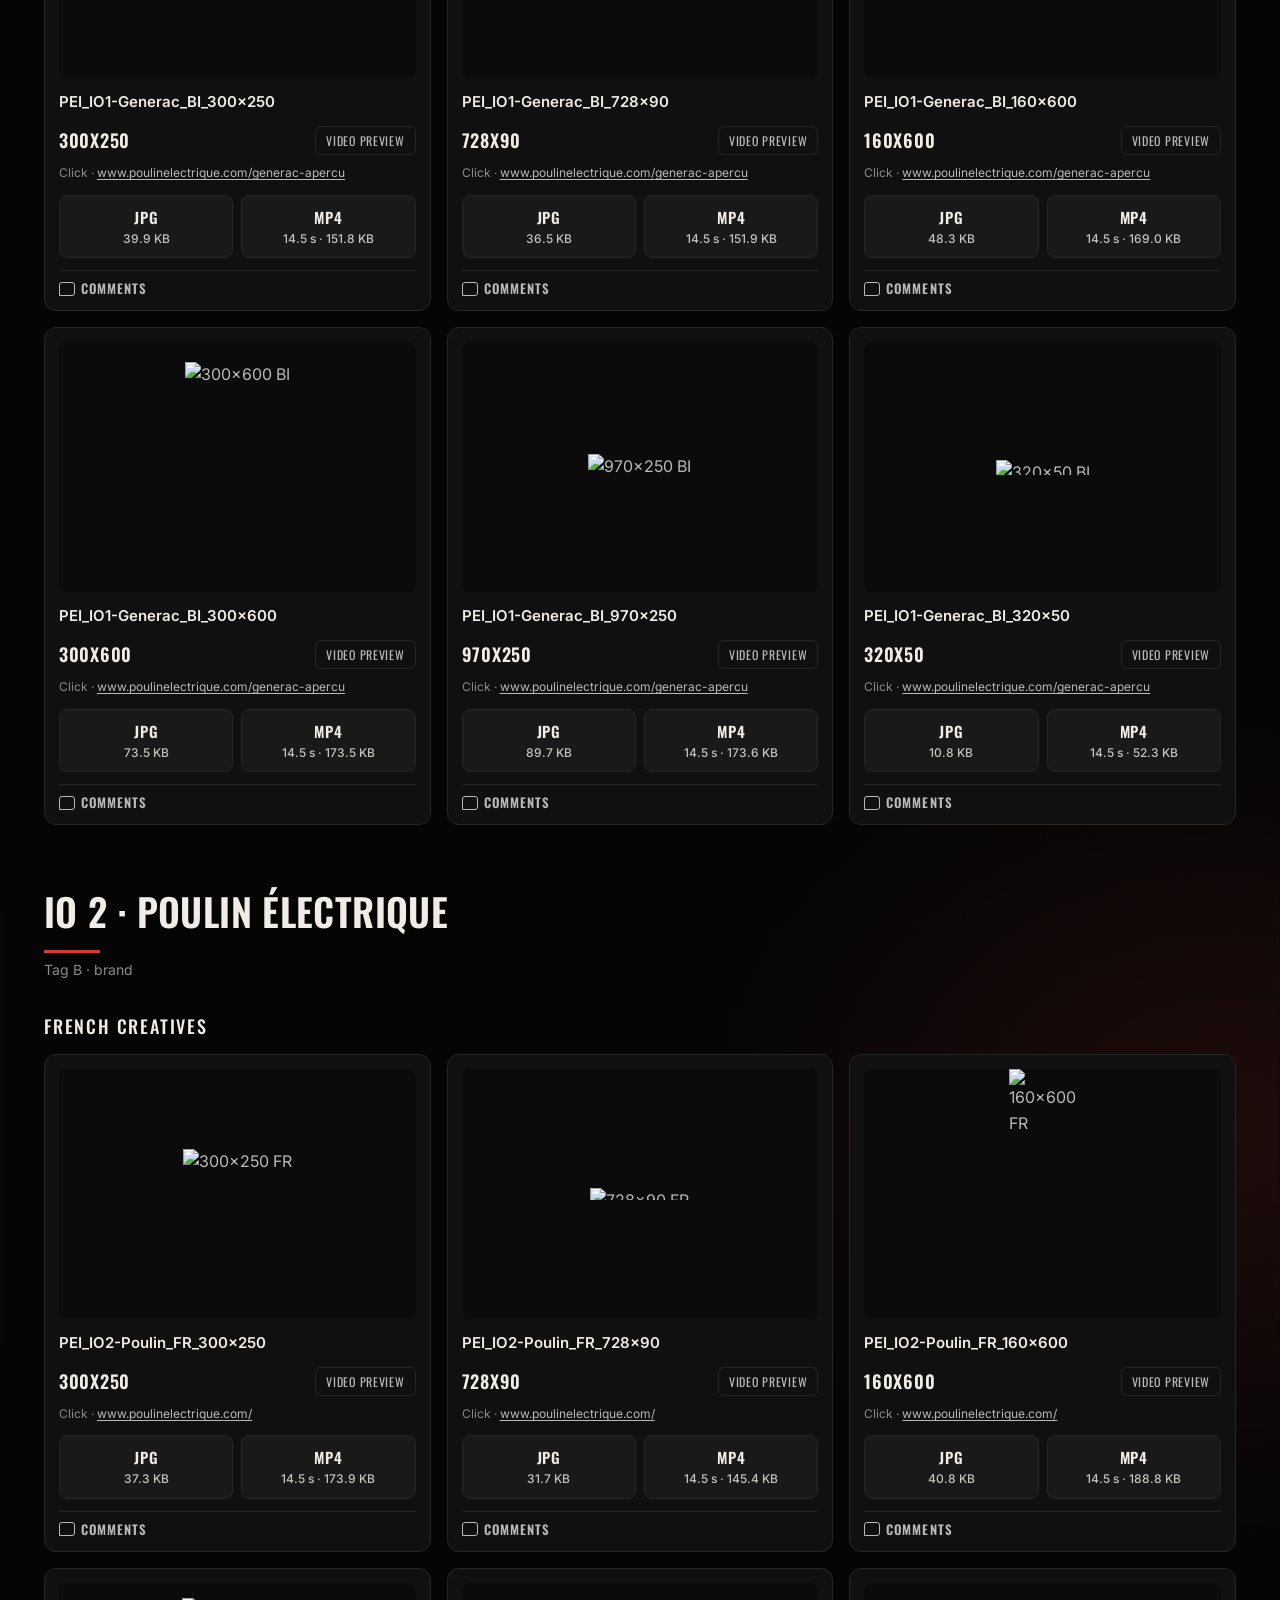
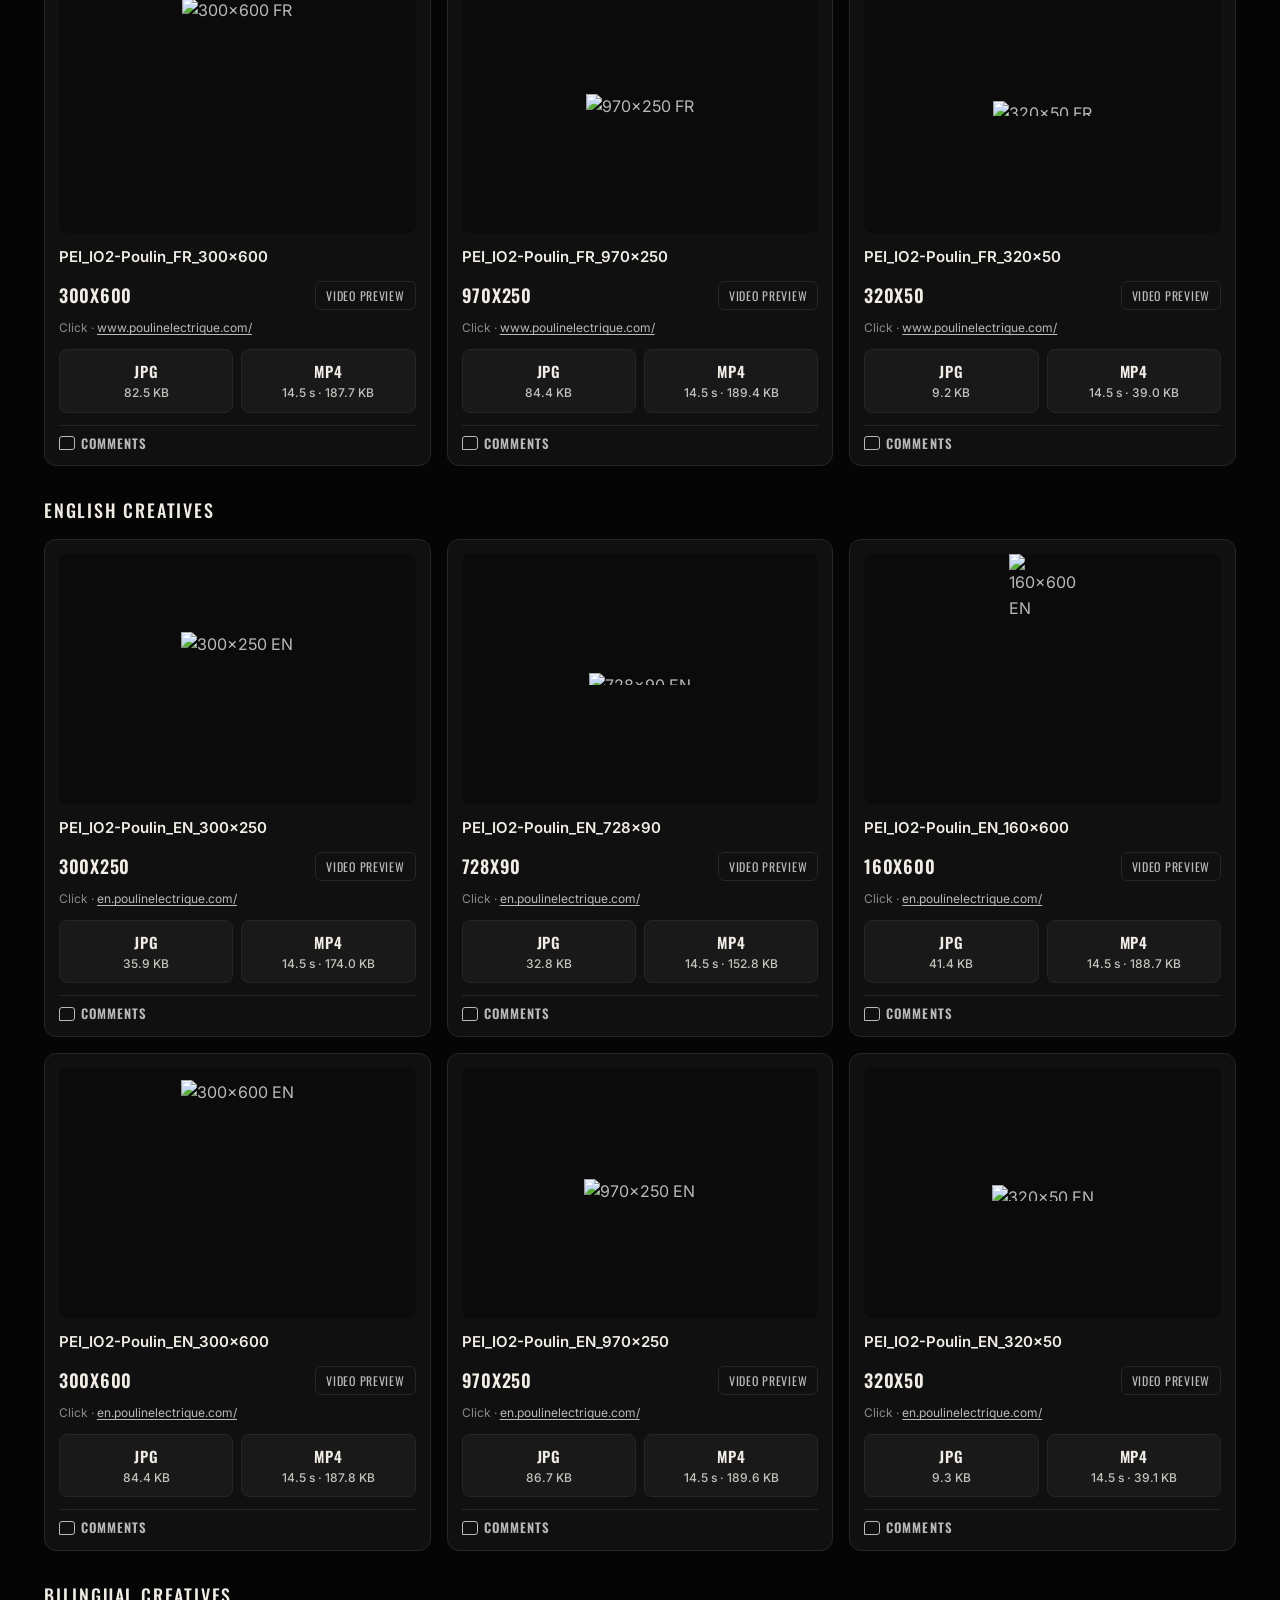
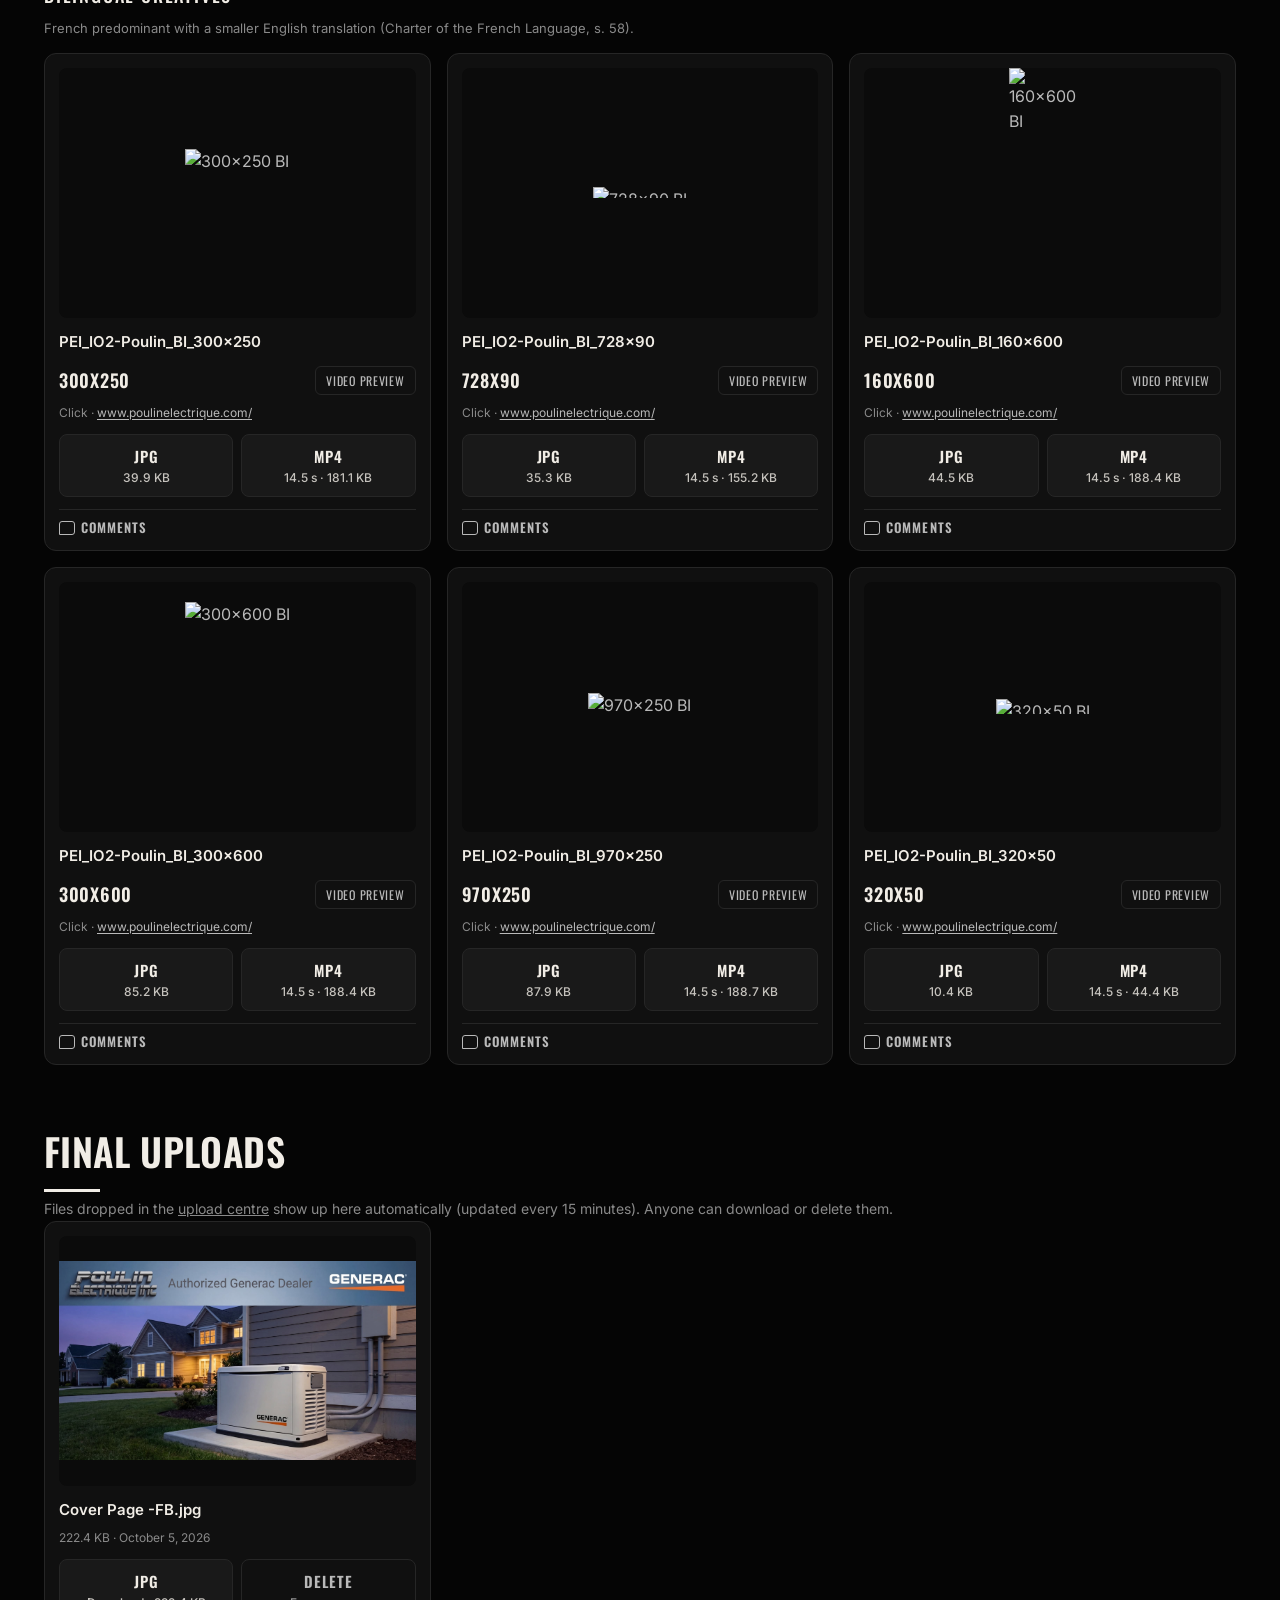
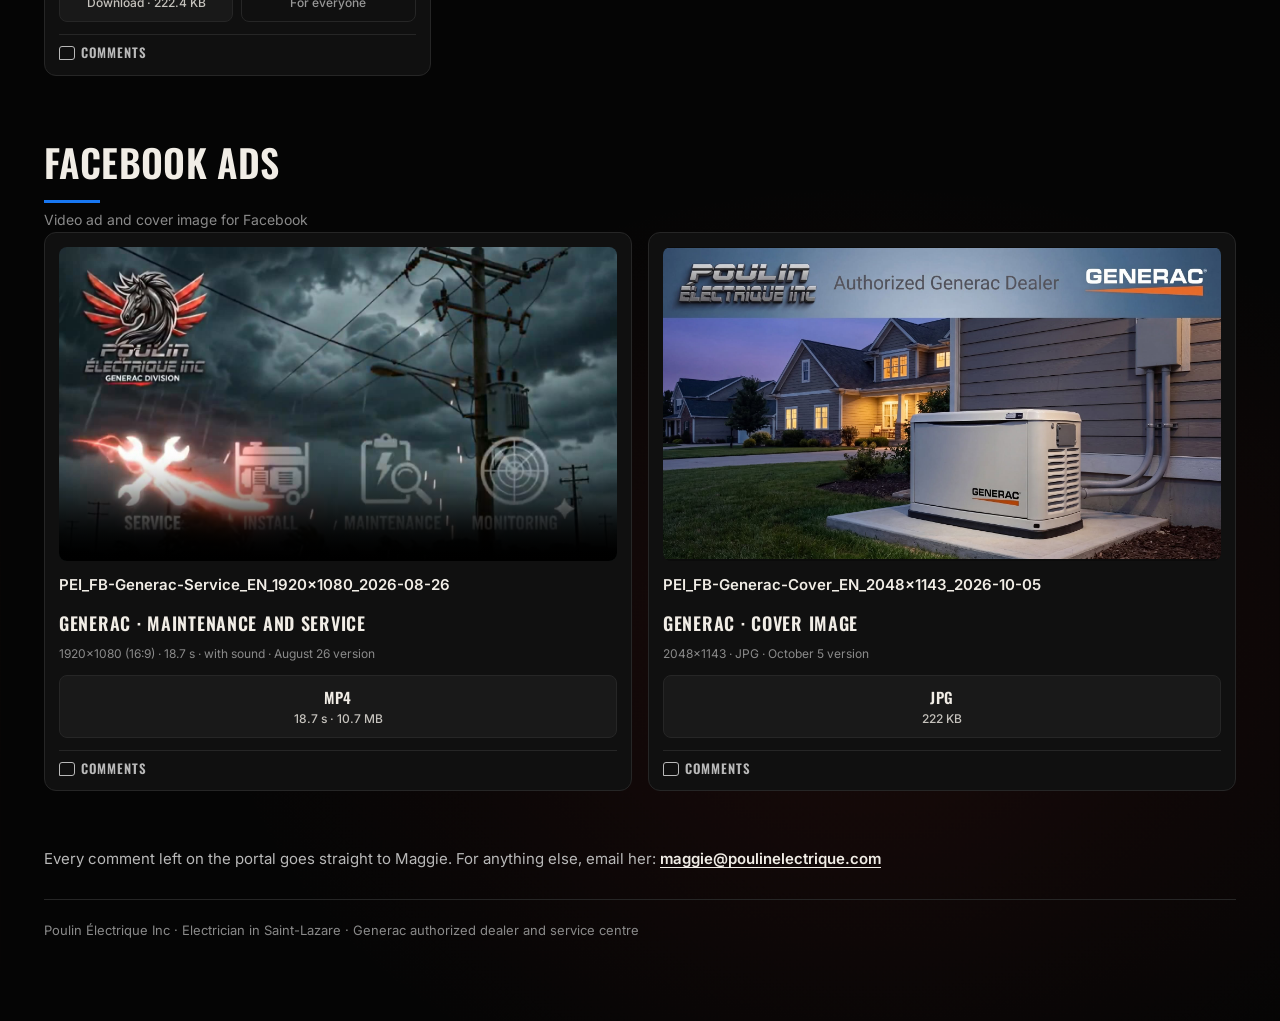
==== commit 00b72aae: "Move the Facebook cover image to the Facebook ads section The uploaded "Cover Page -FB.jpg" is now i" ====
--- a/en/index.html
+++ b/en/index.html
@@ -85,7 +85,7 @@
 .grid.wide{grid-template-columns:repeat(auto-fill,minmax(min(100%,460px),1fr))}
 .grid>.note{grid-column:1/-1;margin:0}
 .frame.wide{height:auto;aspect-ratio:16/9}
-.frame.wide video{width:100%;height:100%;object-fit:contain}
+.frame.wide video,.frame.wide img{width:100%;height:100%;object-fit:contain}
 .frame .ext{font:600 30px/1 Oswald,sans-serif;text-transform:uppercase;letter-spacing:.06em;color:var(--pei-muted)}
 .fname{color:var(--pei-cream);font-weight:600;font-size:15px;overflow-wrap:anywhere}
 .finfo{font-size:12px;color:var(--pei-muted);margin-top:-6px}
@@ -756,7 +756,7 @@
   </section>
 
   <section class="io" id="facebook">
-    <header class="io-head"><h2>Facebook ads</h2><p>Video ad for Facebook · with sound</p></header>
+    <header class="io-head"><h2>Facebook ads</h2><p>Video ad and cover image for Facebook</p></header>
     <div class="grid wide">
       <article class="card">
         <div class="frame wide">
@@ -766,6 +766,13 @@
         <div class="meta"><span class="size">Generac · Maintenance and service</span></div>
         <p class="finfo">1920×1080 (16:9) · 18.7 s · with sound · August 26 version</p>
         <div class="dl one"><a href="../Facebook/PEI_FB-Generac-Service_EN_1920x1080_2026-08-26.mp4" download>MP4 <small>18.7 s · 10.7 MB</small></a></div>
+      </article>
+      <article class="card">
+        <div class="frame wide"><img src="../Facebook/PEI_FB-Generac-Cover_EN_2048x1143_2026-10-05.jpg" alt="Facebook cover: Poulin Électrique Inc, authorized Generac dealer" width="2048" height="1143" loading="lazy"></div>
+        <p class="fname">PEI_FB-Generac-Cover_EN_2048x1143_2026-10-05</p>
+        <div class="meta"><span class="size">Generac · Cover image</span></div>
+        <p class="finfo">2048×1143 · JPG · October 5 version</p>
+        <div class="dl one"><a href="../Facebook/PEI_FB-Generac-Cover_EN_2048x1143_2026-10-05.jpg" download>JPG <small>222 KB</small></a></div>
       </article>
     </div>
   </section>
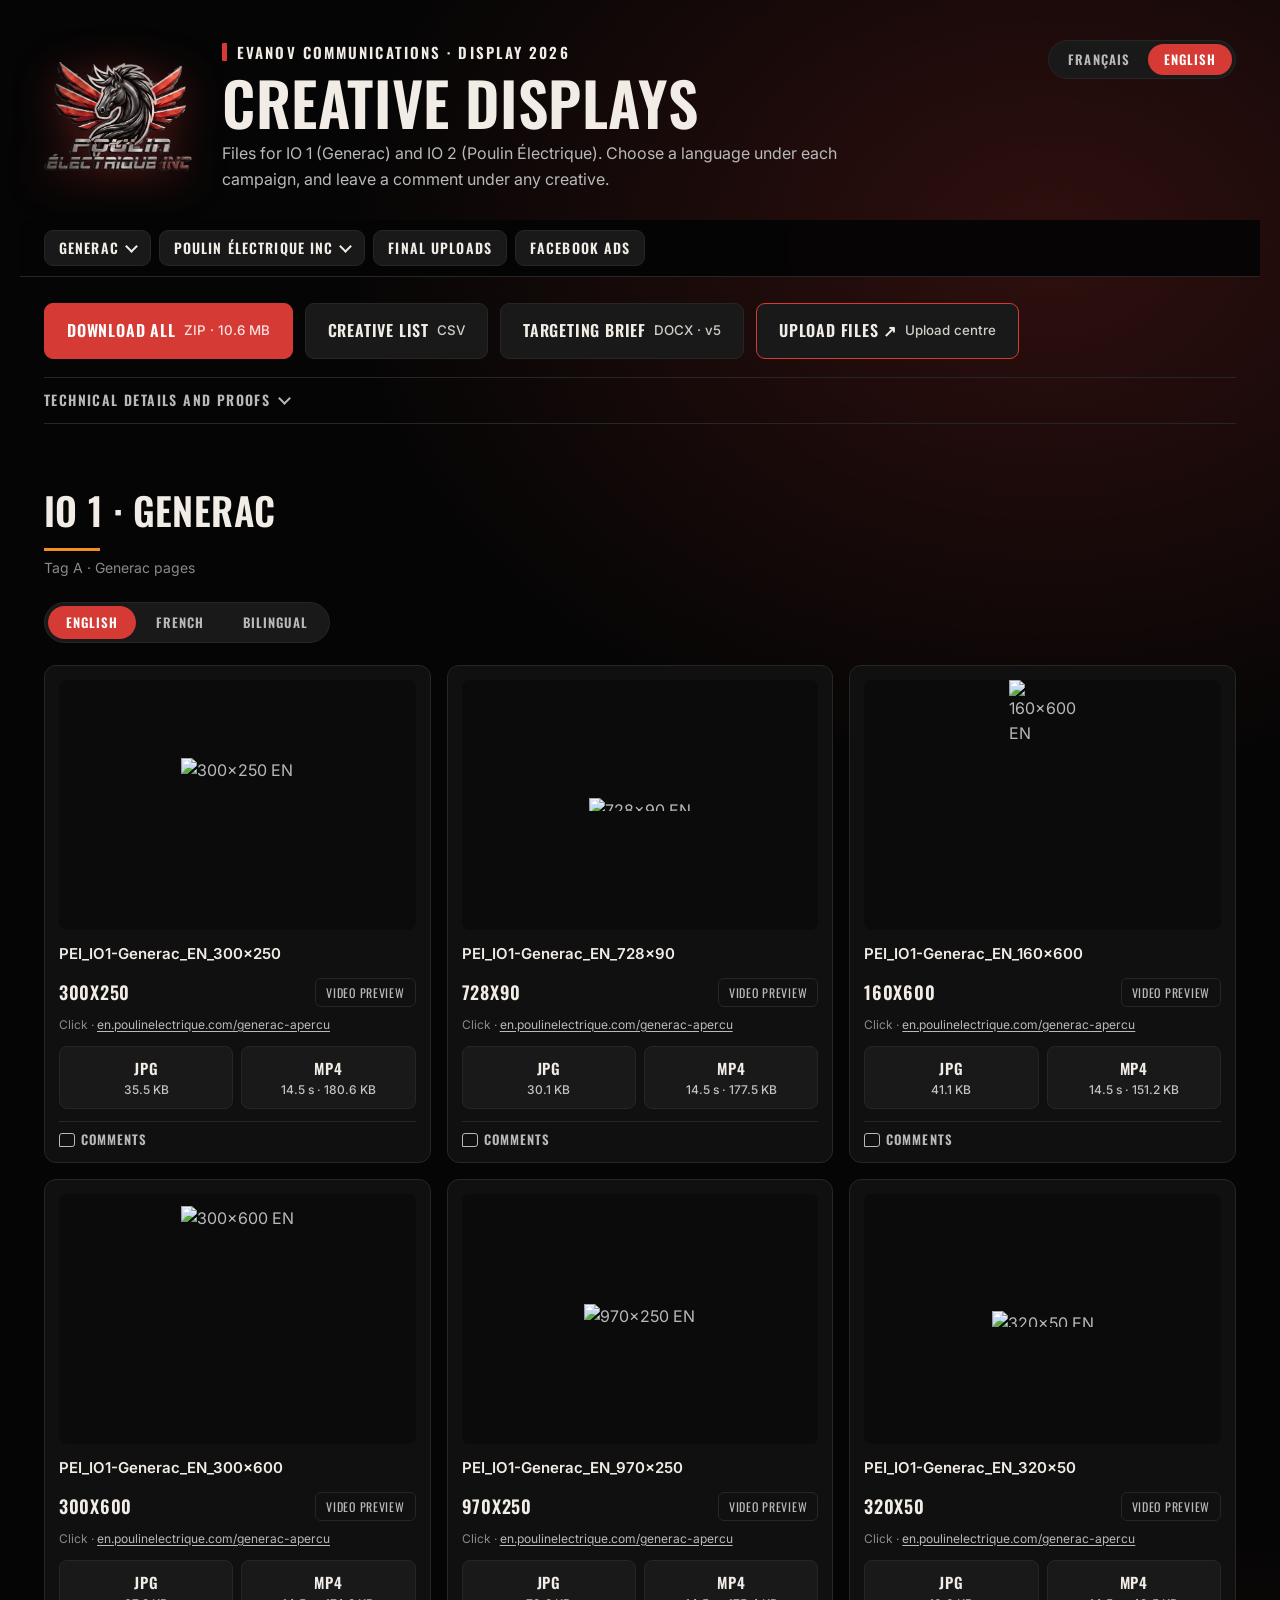
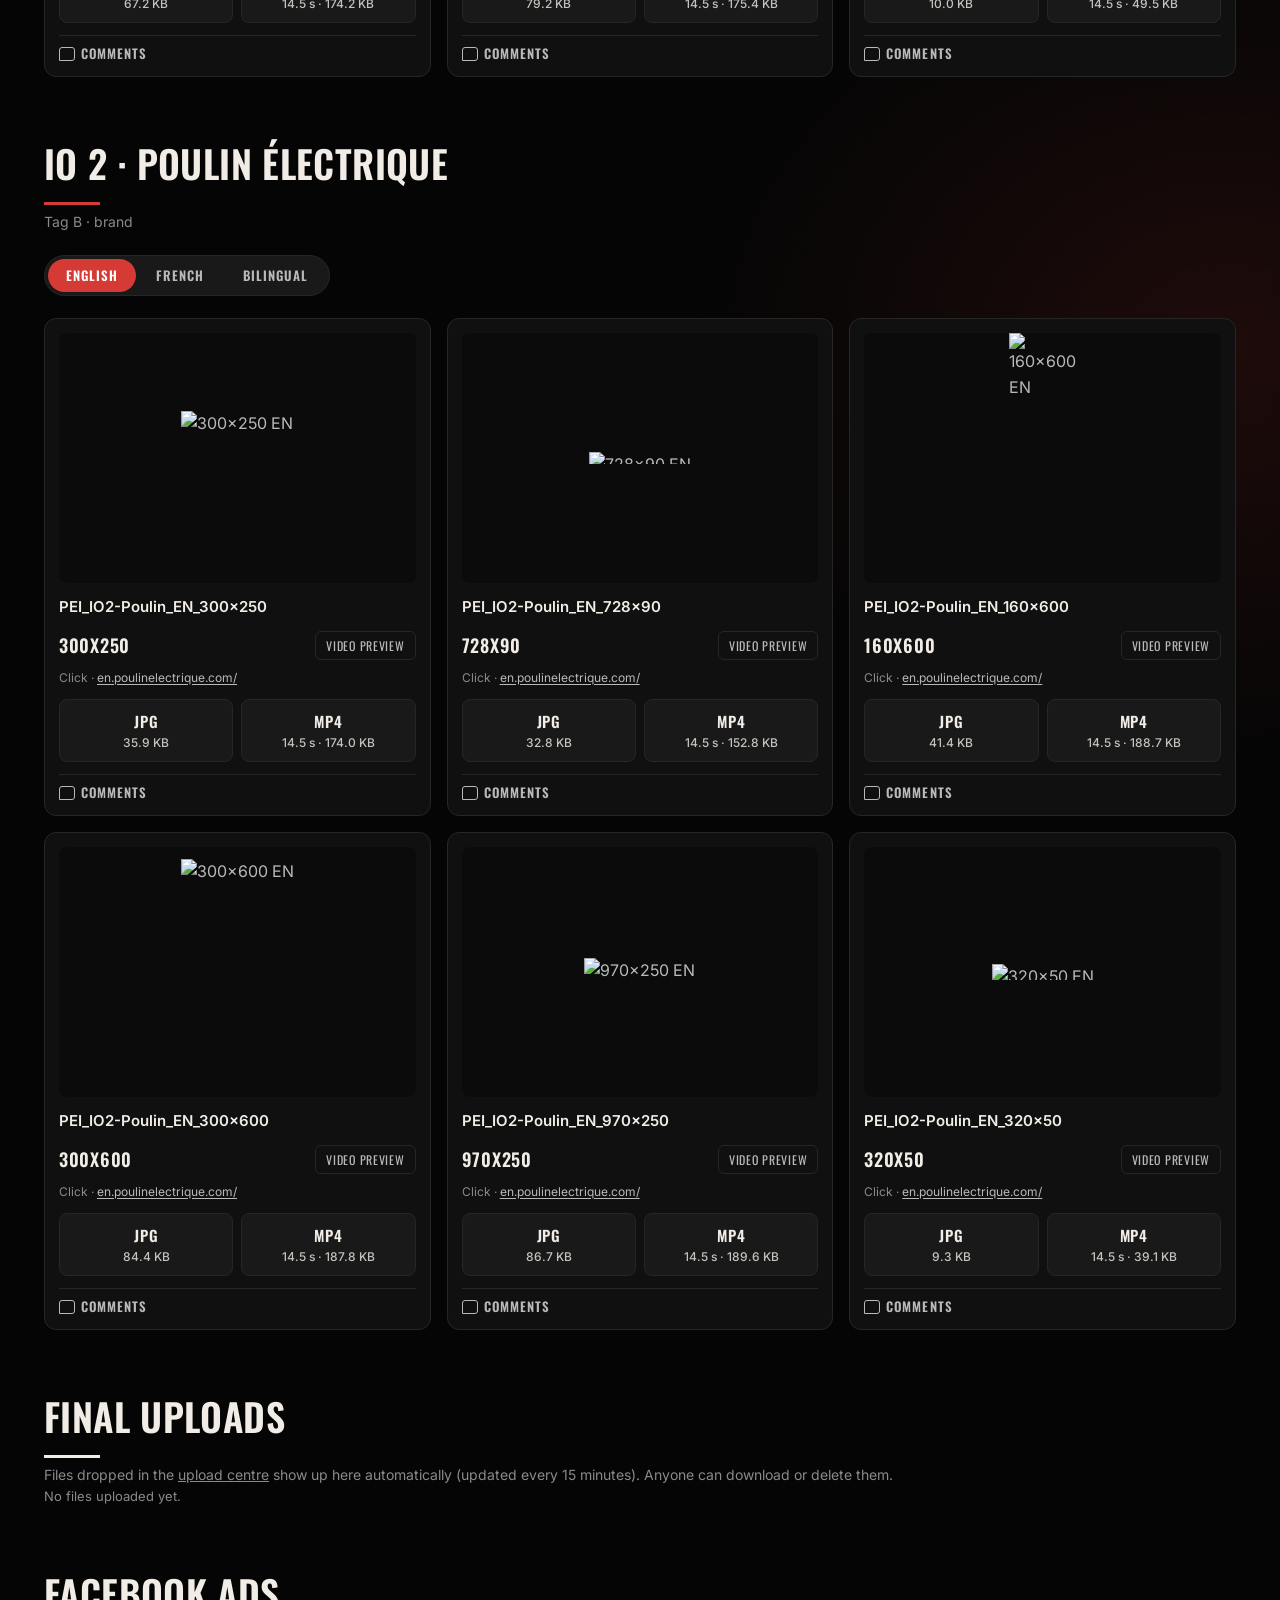
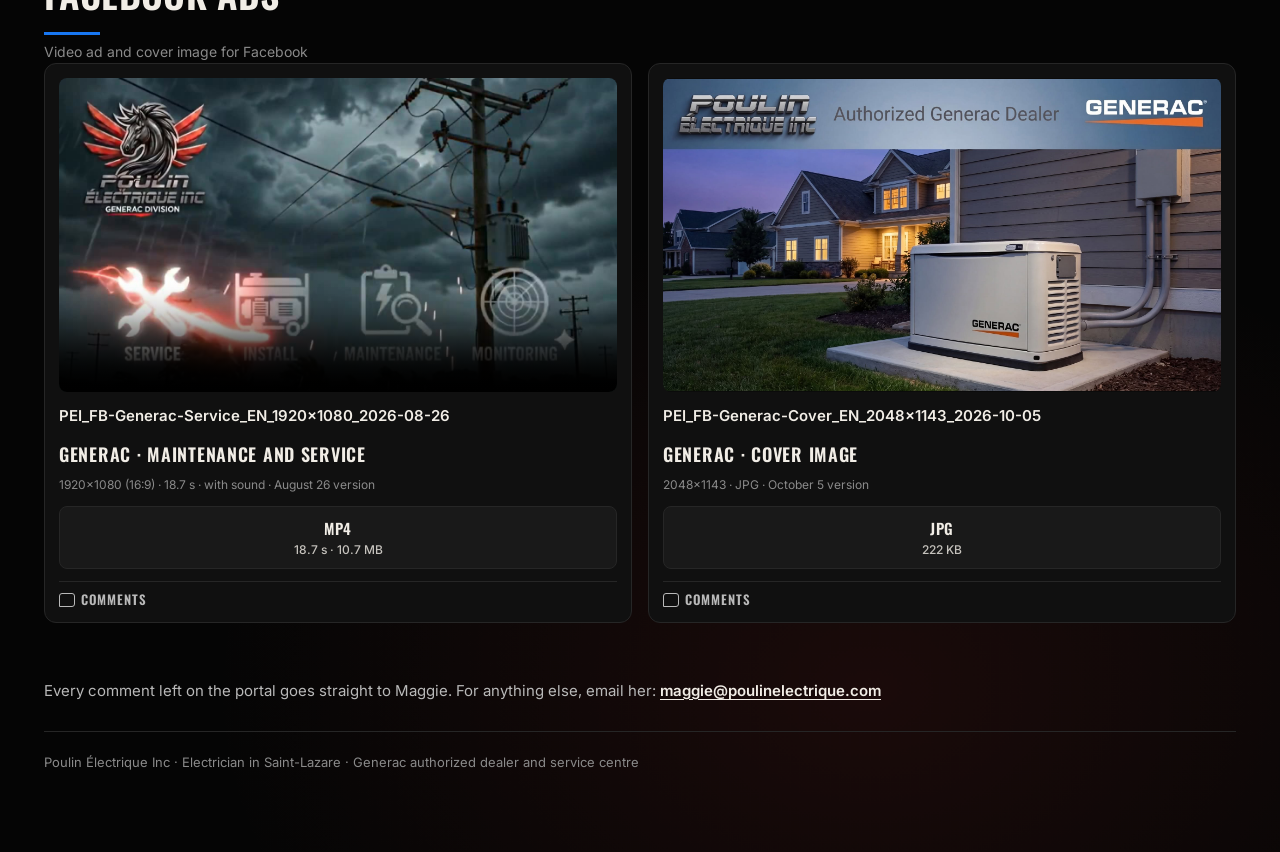
==== commit bff4795c: "Calmer portal: one language at a time per campaign, details folded away Each campaign shows English," ====
--- a/en/index.html
+++ b/en/index.html
@@ -102,6 +102,23 @@
 .quick .menu a:hover,.quick .menu a:focus-visible{background:var(--pei-red);color:#fff;outline:none}
 .io[id],.lang[id]{scroll-margin-top:calc(var(--qh,64px) + 16px)}
 @media (max-width:640px){.quick{margin:0 -16px 6px;padding:8px 16px}.quick summary,.quick .qlink{padding:9px 11px;font-size:13px}}
+.tabs{display:inline-flex;flex-wrap:wrap;gap:2px;padding:3px;margin:22px 0 4px;border:1px solid var(--pei-border);background:#191919;border-radius:999px}
+.tabs button{font:600 13px/1 Oswald,sans-serif;text-transform:uppercase;letter-spacing:.08em;color:var(--pei-text);background:none;border:0;border-radius:999px;padding:10px 18px;cursor:pointer;transition:background .15s,color .15s}
+.tabs button:hover{color:var(--pei-cream)}
+.tabs button[aria-selected="true"]{background:var(--pei-red);color:#fff}
+.tabbed .lang>h3{position:absolute;width:1px;height:1px;overflow:hidden;clip:rect(0 0 0 0);white-space:nowrap}
+.tabbed .lang>.grid,.tabbed .lang>.note{margin-top:18px}
+.tabbed .lang[id]{scroll-margin-top:calc(var(--qh,64px) + 90px)}
+.more{margin:8px 0;border-top:1px solid var(--pei-border);border-bottom:1px solid var(--pei-border)}
+.more>summary{display:flex;align-items:center;gap:10px;padding:14px 0;cursor:pointer;list-style:none;font:600 14px/1.2 Oswald,sans-serif;text-transform:uppercase;letter-spacing:.1em;color:var(--pei-text)}
+.more>summary::-webkit-details-marker{display:none}
+.more>summary::after{content:"";width:7px;height:7px;border-right:2px solid currentColor;border-bottom:2px solid currentColor;transform:translateY(-2px) rotate(45deg);transition:transform .15s}
+.more[open]>summary::after{transform:translateY(2px) rotate(-135deg)}
+.more>summary:hover,.more[open]>summary{color:var(--pei-cream)}
+.more .proofs{margin:0 0 14px}
+.more .specs{border:0;padding:0 0 18px;margin:0}
+@media (max-width:640px){.tabs{display:flex;width:100%}.tabs button{flex:1;padding:10px 8px}}
+@media (max-width:640px){.actions{display:grid;grid-template-columns:1fr 1fr;gap:8px}.actions .btn{padding:12px 14px;font-size:15px}}
 </style>
 <link rel="stylesheet" href="../assets/comments.css">
 <script>
@@ -116,7 +133,7 @@
     <div>
       <p class="kicker">Evanov Communications · Display 2026</p>
       <h1>Creative displays</h1>
-      <p class="lead">Files for IO 1 (Generac) and IO 2 (Poulin Électrique), in French, English and bilingual versions.</p>
+      <p class="lead">Files for IO 1 (Generac) and IO 2 (Poulin Électrique). Choose a language under each campaign, and leave a comment under any creative.</p>
     </div>
     <nav class="lang-toggle" aria-label="Langue / Language">
       <a href="../" hreflang="fr" lang="fr" data-lang="fr">Français</a>
@@ -132,9 +149,11 @@
     <a class="btn" href="../PEI_Evanov_Display_Targeting_Brief_2026-10-05.docx" download>Targeting brief <small>DOCX · v5</small></a>
     <a class="btn upload-btn" href="https://portail.poulinelectrique.com/s/enEReEKwoagQmYc" target="_blank" rel="noopener">Upload files ↗ <small>Upload centre</small></a>
   </div>
-  <p class="proofs"><span>Proofs</span> <a href="../Proofs/PEI_IO1-Generac_Proof-Static.jpg" target="_blank" rel="noopener">IO 1 · Static</a> <a href="../Proofs/PEI_IO2-Poulin_Proof-Static.jpg" target="_blank" rel="noopener">IO 2 · Static</a> <a href="../Proofs/PEI_IO1-Generac_FR_300x250_Proof-Video.jpg" target="_blank" rel="noopener">IO 1 · Video 300x250 · FR</a> <a href="../Proofs/PEI_IO1-Generac_EN_300x250_Proof-Video.jpg" target="_blank" rel="noopener">IO 1 · Video 300x250 · EN</a> <a href="../Proofs/PEI_IO1-Generac_BI_300x250_Proof-Video.jpg" target="_blank" rel="noopener">IO 1 · Video 300x250 · FR+EN</a> <a href="../Proofs/PEI_IO2-Poulin_FR_970x250_Proof-Video.jpg" target="_blank" rel="noopener">IO 2 · Video 970x250 · FR</a> <a href="../Proofs/PEI_IO2-Poulin_EN_970x250_Proof-Video.jpg" target="_blank" rel="noopener">IO 2 · Video 970x250 · EN</a> <a href="../Proofs/PEI_IO2-Poulin_BI_970x250_Proof-Video.jpg" target="_blank" rel="noopener">IO 2 · Video 970x250 · FR+EN</a></p>
-
-  <ul class="specs"><li><b>72 files</b> · 36 JPG + 36 MP4</li><li><b>6 sizes</b> · 300×250, 728×90, 160×600, 300×600, 970×250, 320×50</li><li><b>MP4</b> · H.264, no sound, 14.5 s, under 200 KB, plays once</li><li><b>Backup image</b> · the JPG of the same size</li><li><b>Click-through URL</b> · in the creative list and on each card</li></ul>
+  <details class="more">
+    <summary>Technical details and proofs</summary>
+    <p class="proofs"><span>Proofs</span> <a href="../Proofs/PEI_IO1-Generac_Proof-Static.jpg" target="_blank" rel="noopener">IO 1 · Static</a> <a href="../Proofs/PEI_IO2-Poulin_Proof-Static.jpg" target="_blank" rel="noopener">IO 2 · Static</a> <a href="../Proofs/PEI_IO1-Generac_FR_300x250_Proof-Video.jpg" target="_blank" rel="noopener">IO 1 · Video 300x250 · FR</a> <a href="../Proofs/PEI_IO1-Generac_EN_300x250_Proof-Video.jpg" target="_blank" rel="noopener">IO 1 · Video 300x250 · EN</a> <a href="../Proofs/PEI_IO1-Generac_BI_300x250_Proof-Video.jpg" target="_blank" rel="noopener">IO 1 · Video 300x250 · FR+EN</a> <a href="../Proofs/PEI_IO2-Poulin_FR_970x250_Proof-Video.jpg" target="_blank" rel="noopener">IO 2 · Video 970x250 · FR</a> <a href="../Proofs/PEI_IO2-Poulin_EN_970x250_Proof-Video.jpg" target="_blank" rel="noopener">IO 2 · Video 970x250 · EN</a> <a href="../Proofs/PEI_IO2-Poulin_BI_970x250_Proof-Video.jpg" target="_blank" rel="noopener">IO 2 · Video 970x250 · FR+EN</a></p>
+    <ul class="specs"><li><b>72 files</b> · 36 JPG + 36 MP4</li><li><b>6 sizes</b> · 300×250, 728×90, 160×600, 300×600, 970×250, 320×50</li><li><b>MP4</b> · H.264, no sound, 14.5 s, under 200 KB, plays once</li><li><b>Backup image</b> · the JPG of the same size</li><li><b>Click-through URL</b> · in the creative list and on each card</li></ul>
+  </details>
 
 
   <section class="io" id="io1">
@@ -797,6 +816,82 @@
 document.querySelectorAll('.lang-toggle a').forEach(a => a.addEventListener('click', () => {
   try { localStorage.setItem('evanov-lang', a.dataset.lang); } catch (e) {}
 }));
+</script>
+<script>
+// One language at a time under each campaign (tabs). Without JavaScript
+// every language stays visible.
+(() => {
+  const fr = document.documentElement.lang.startsWith('fr');
+  const NAMES = fr ? {fr: 'Français', en: 'Anglais', bi: 'Bilingue'}
+                   : {fr: 'French', en: 'English', bi: 'Bilingual'};
+  const ORDER = fr ? ['fr', 'en', 'bi'] : ['en', 'fr', 'bi'];
+  const groups = [];
+  document.querySelectorAll('.io').forEach(io => {
+    const panels = [...io.querySelectorAll(':scope > .lang[id]')];
+    if (panels.length < 2) return;
+    const byKey = {};
+    panels.forEach(p => { byKey[p.id.split('-').pop()] = p; });
+    const keys = ORDER.filter(k => byKey[k]);
+    const bar = document.createElement('div');
+    bar.className = 'tabs';
+    bar.setAttribute('role', 'tablist');
+    bar.setAttribute('aria-label', fr ? 'Langue' : 'Language');
+    const tabs = keys.map(k => {
+      const b = document.createElement('button');
+      b.type = 'button';
+      b.id = 'tab-' + byKey[k].id;
+      b.textContent = NAMES[k];
+      b.setAttribute('role', 'tab');
+      b.setAttribute('aria-controls', byKey[k].id);
+      byKey[k].setAttribute('role', 'tabpanel');
+      byKey[k].setAttribute('aria-labelledby', b.id);
+      bar.append(b);
+      return b;
+    });
+    io.querySelector('.io-head').after(bar);
+    io.classList.add('tabbed');
+    const show = (key) => {
+      keys.forEach((k, i) => {
+        const on = k === key;
+        byKey[k].hidden = !on;
+        tabs[i].setAttribute('aria-selected', on);
+        tabs[i].tabIndex = on ? 0 : -1;
+      });
+    };
+    tabs.forEach((b, i) => {
+      b.addEventListener('click', () => show(keys[i]));
+      b.addEventListener('keydown', e => {
+        const d = {ArrowRight: 1, ArrowLeft: -1}[e.key];
+        if (!d) return;
+        const j = (i + d + keys.length) % keys.length;
+        show(keys[j]);
+        tabs[j].focus();
+      });
+    });
+    show(keys[0]);
+    groups.push({panels, show});
+  });
+  // Open the right tab for a link to a language (#io1-bi) or to a creative.
+  const reveal = (target) => {
+    if (!target) return;
+    groups.forEach(g => g.panels.forEach(p => {
+      if (p === target || p.contains(target)) g.show(p.id.split('-').pop());
+    }));
+  };
+  const fromHash = (scroll) => {
+    let id = location.hash.slice(1);
+    try { id = decodeURIComponent(id); } catch (e) {}
+    const el = id && document.getElementById(id);
+    reveal(el);
+    if (el && scroll === true) el.scrollIntoView({ block: 'start' });
+  };
+  document.querySelectorAll('a[href^="#"]').forEach(a => a.addEventListener(
+    'click', () => reveal(document.getElementById(a.hash.slice(1)))));
+  addEventListener('hashchange', () => fromHash(true));
+  fromHash();
+  // Comment links point to a creative; its id is set by comments.js.
+  document.addEventListener('DOMContentLoaded', fromHash);
+})();
 </script>
 <script src="../assets/comments.js"></script>
 <script>
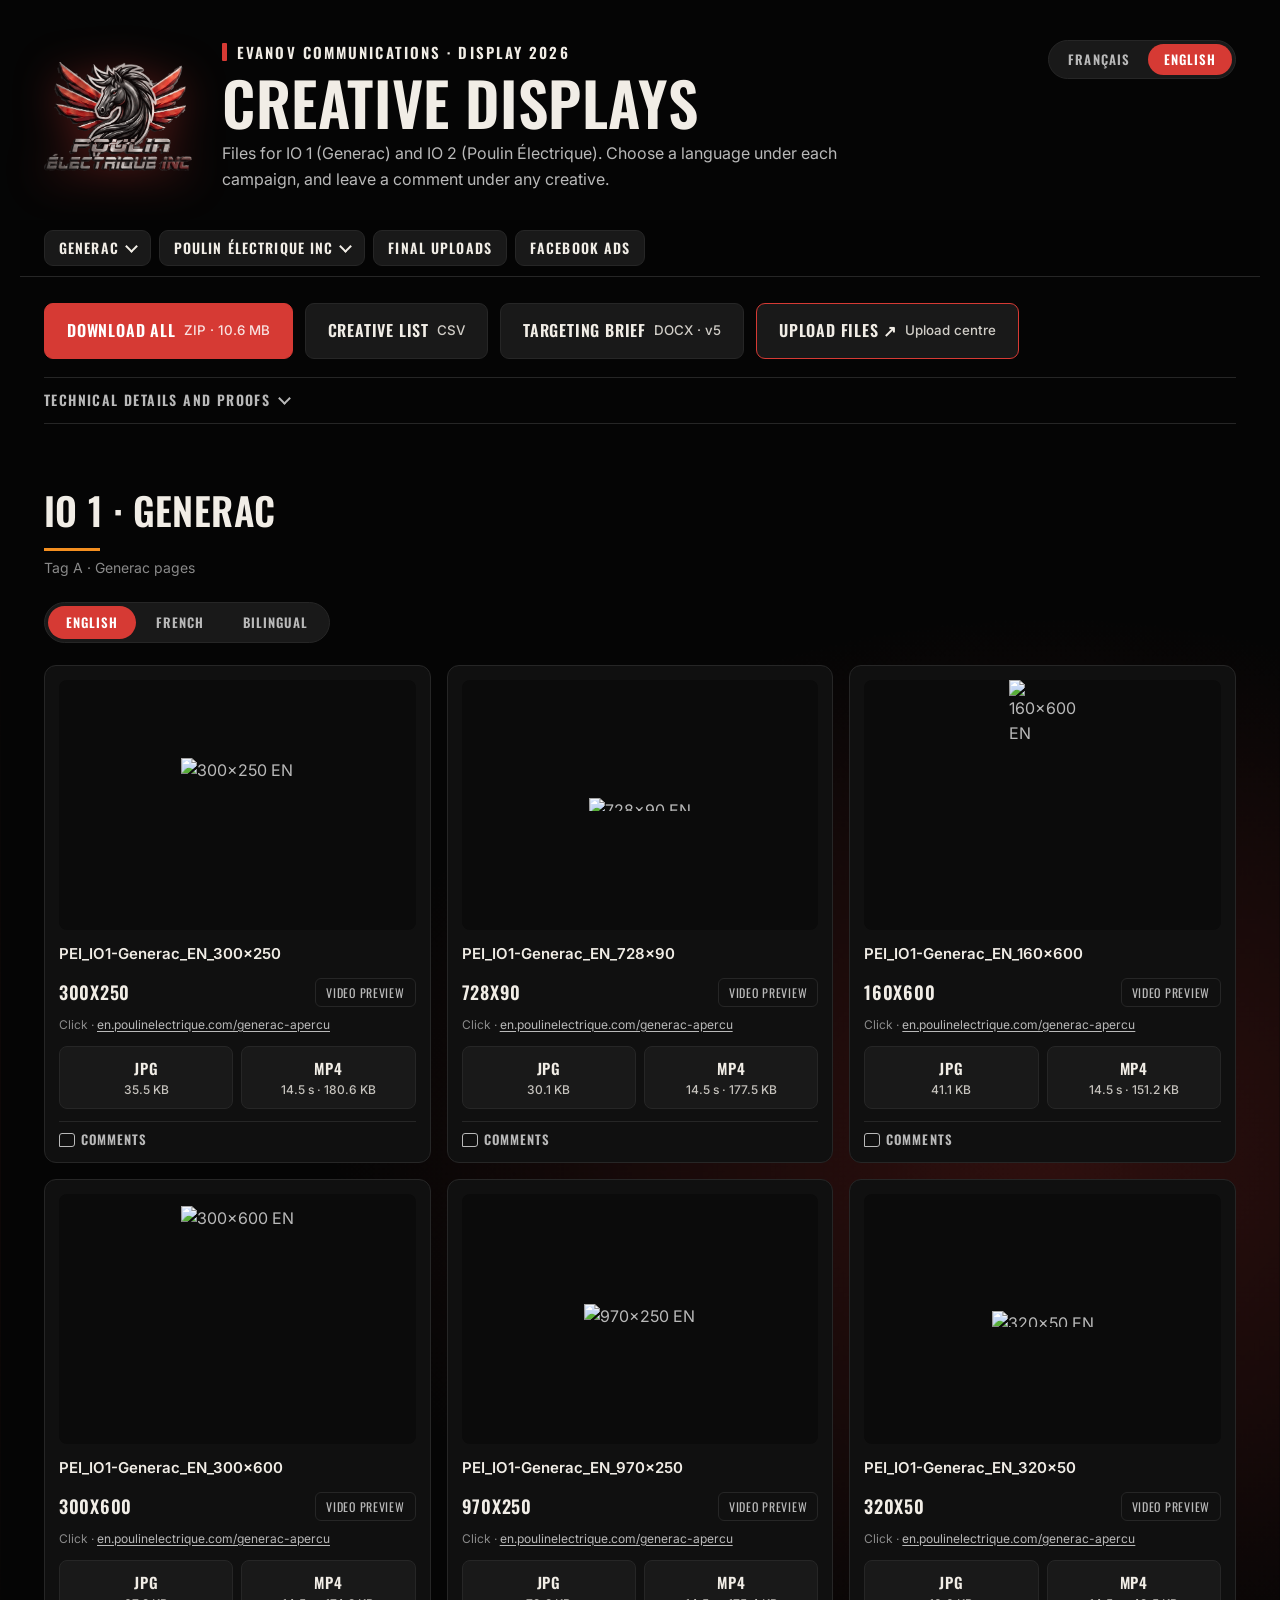
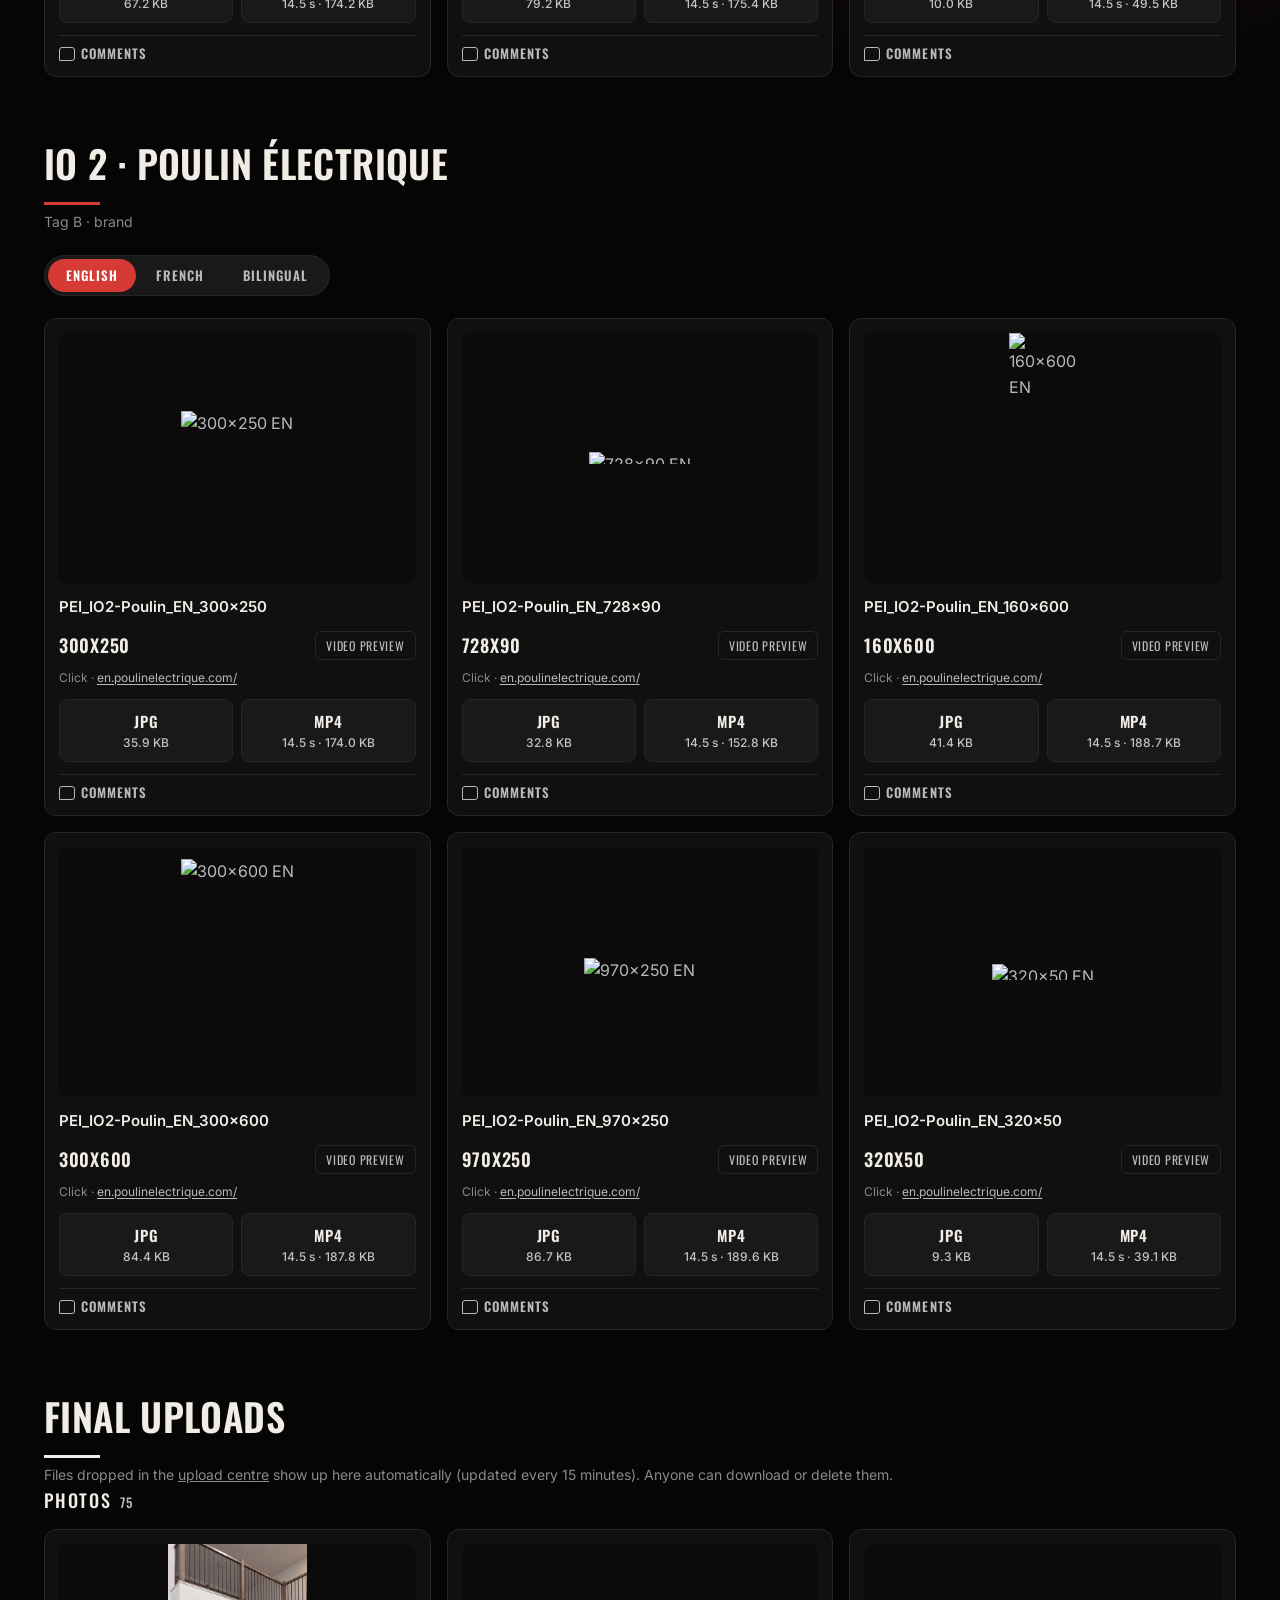
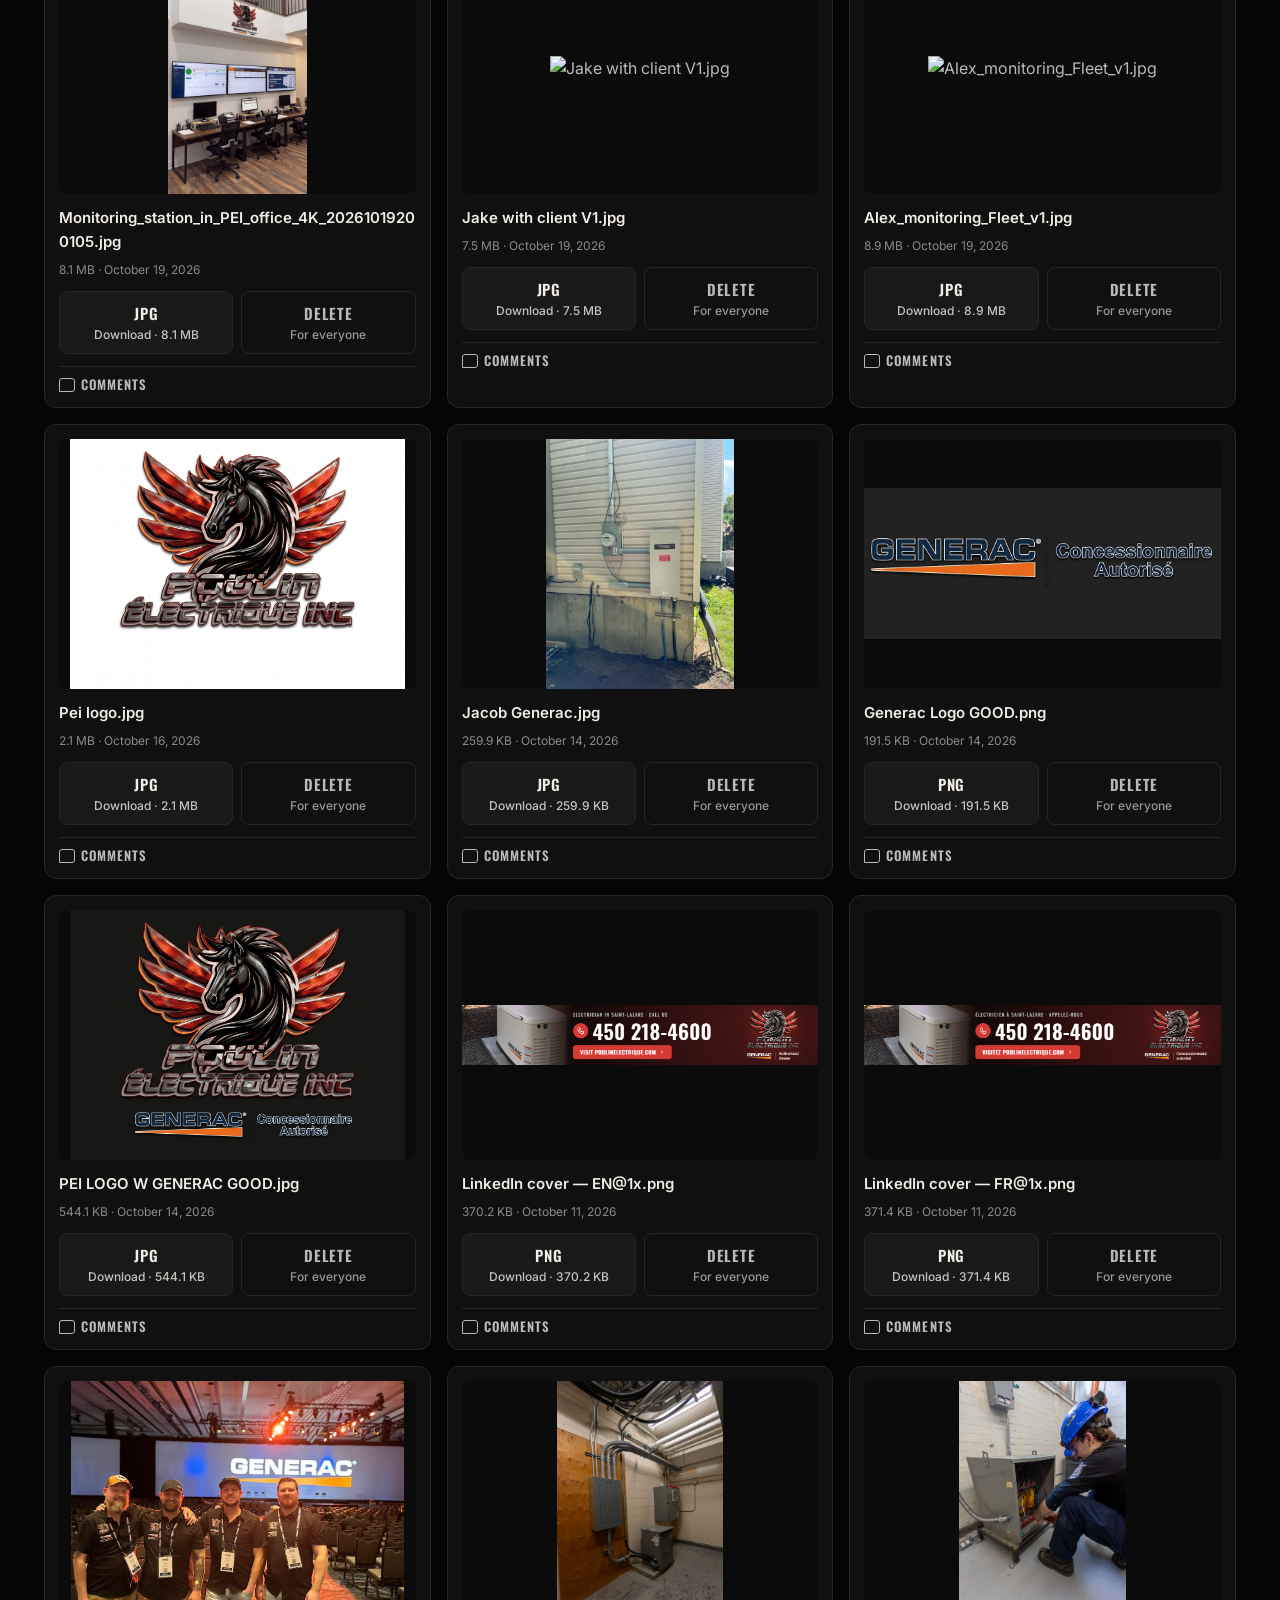
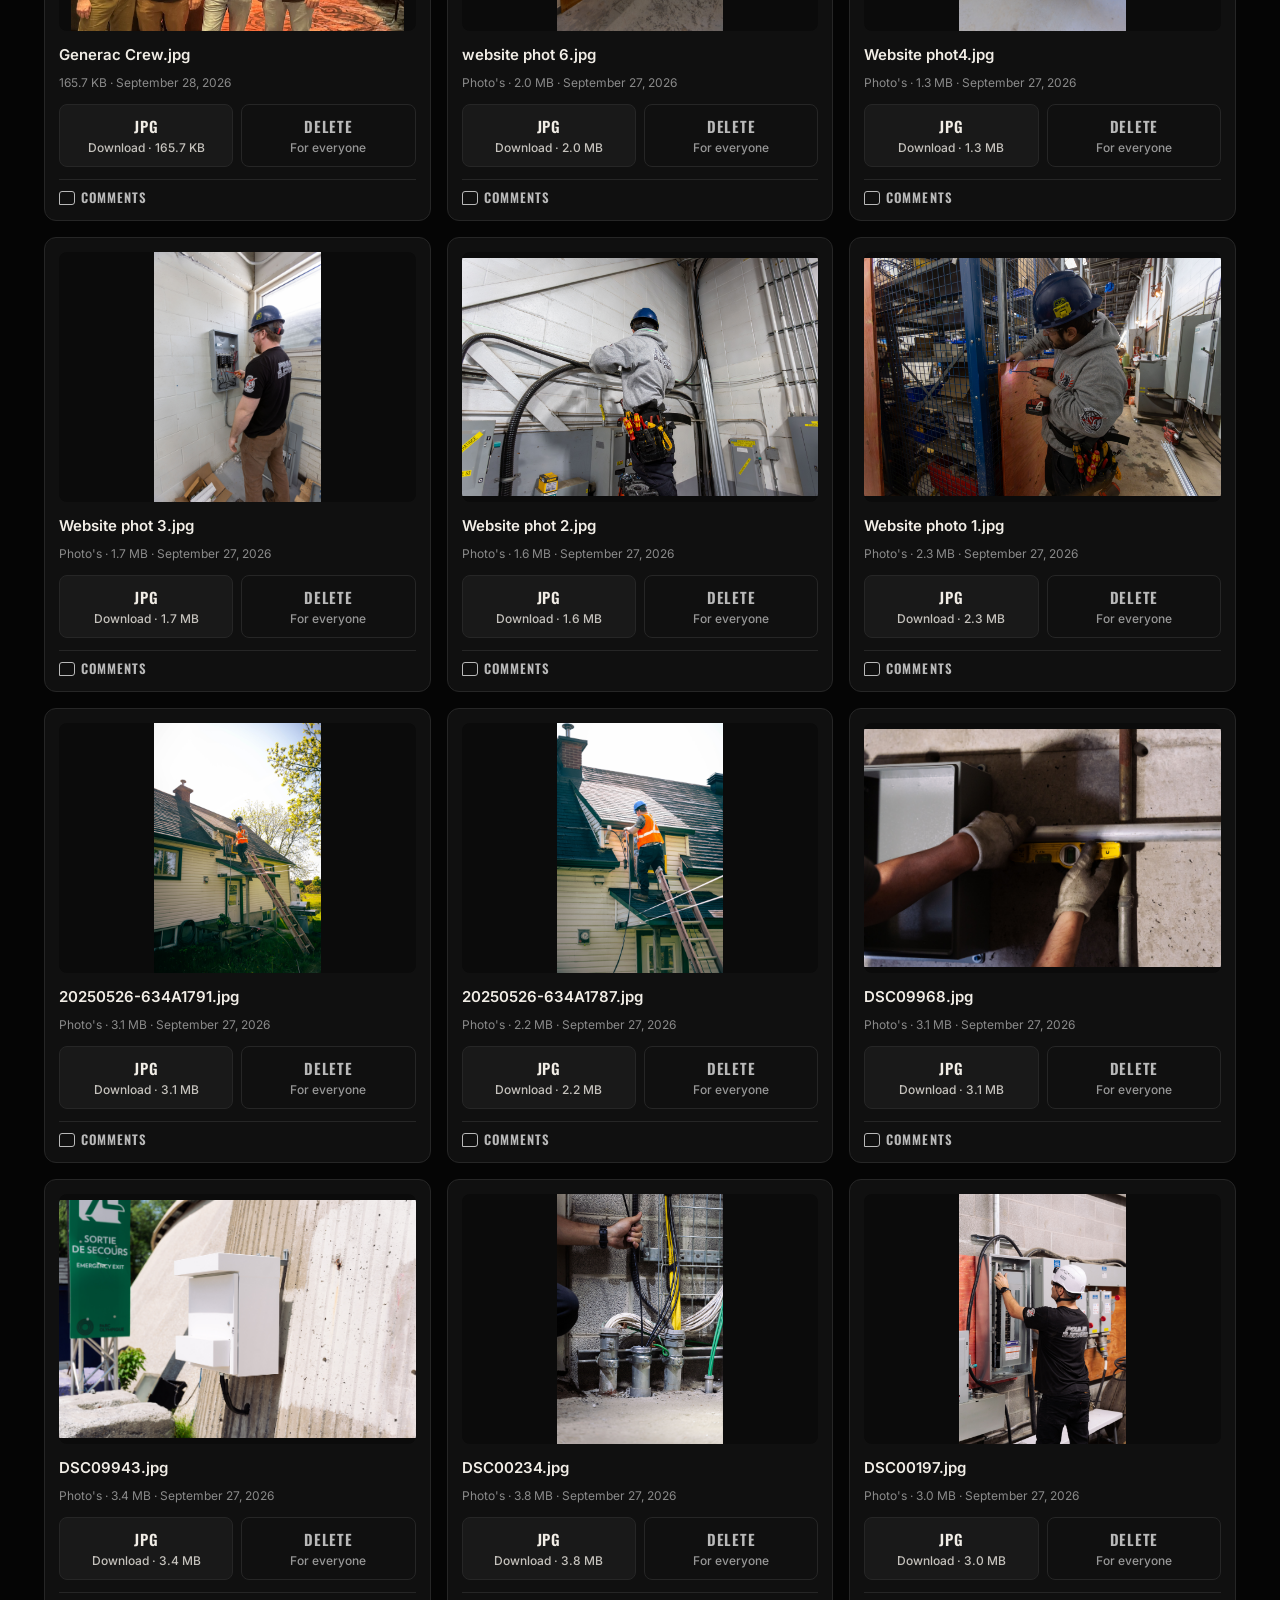
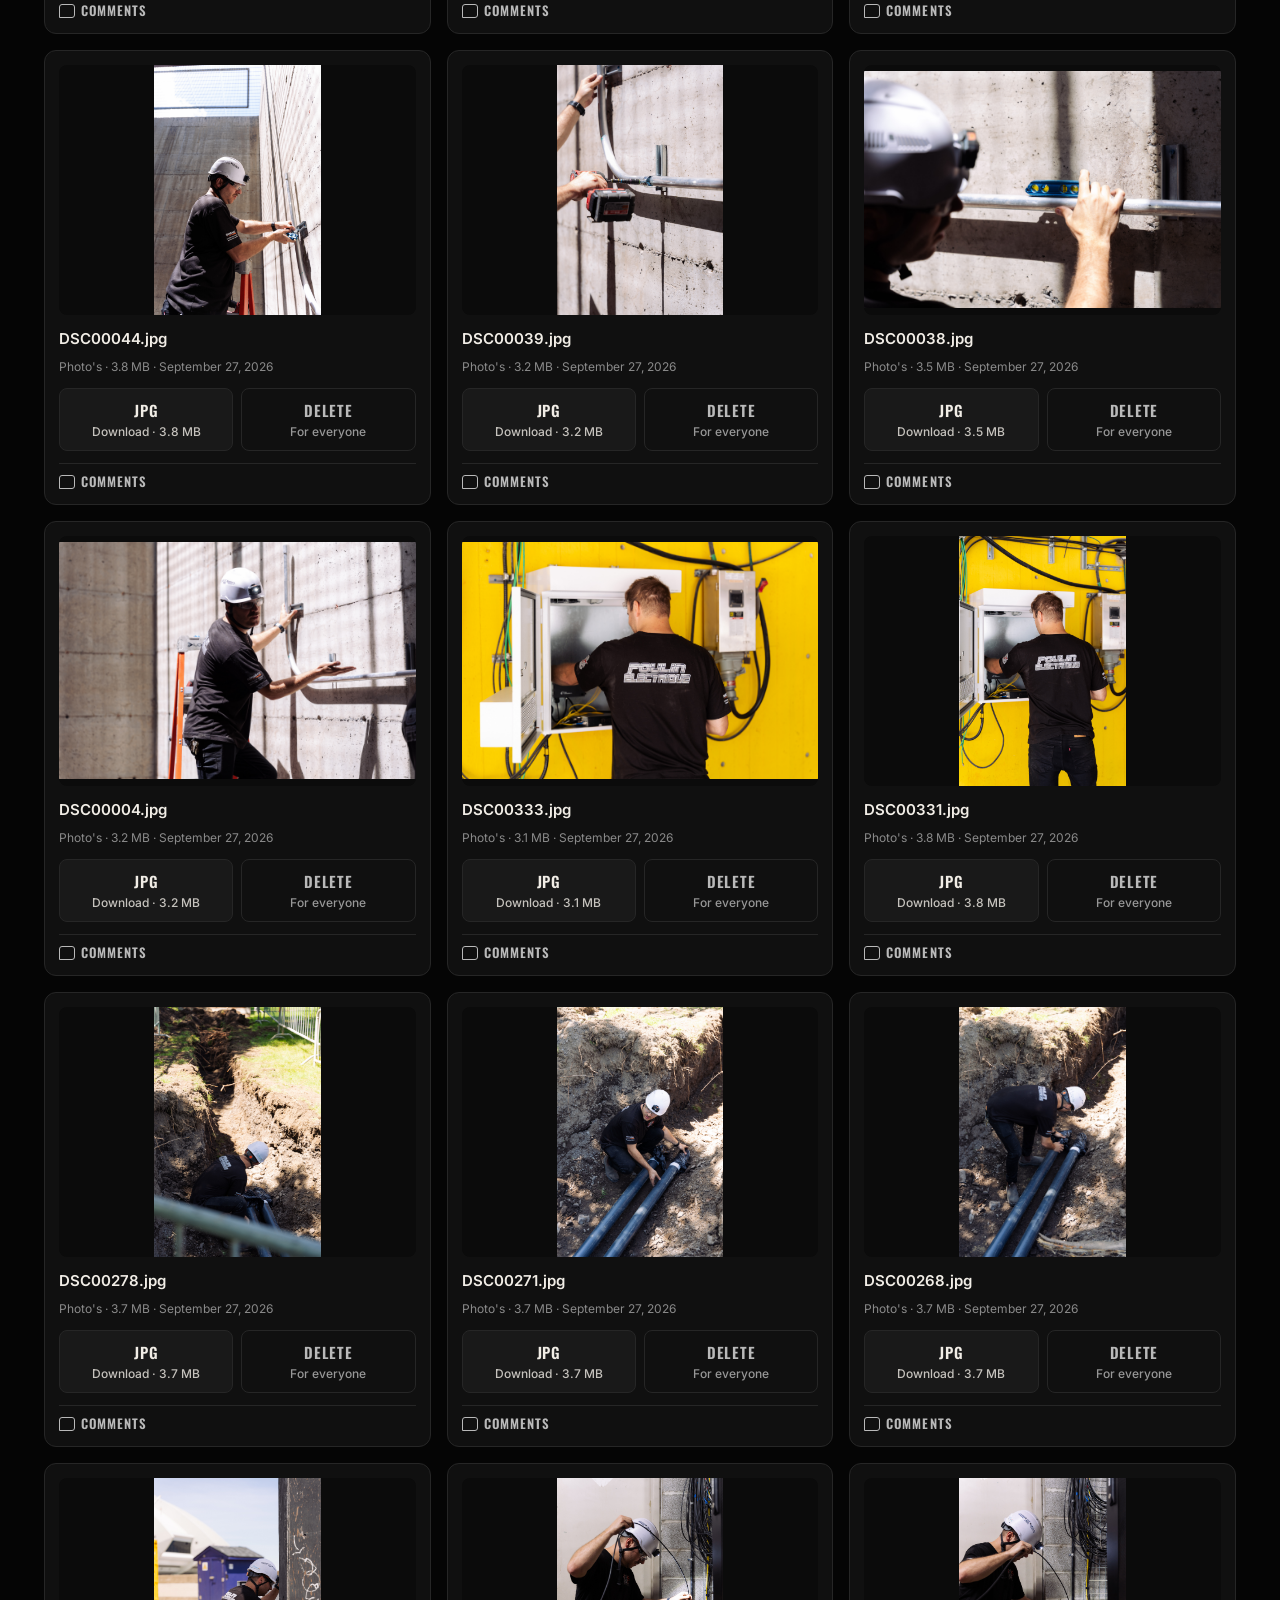
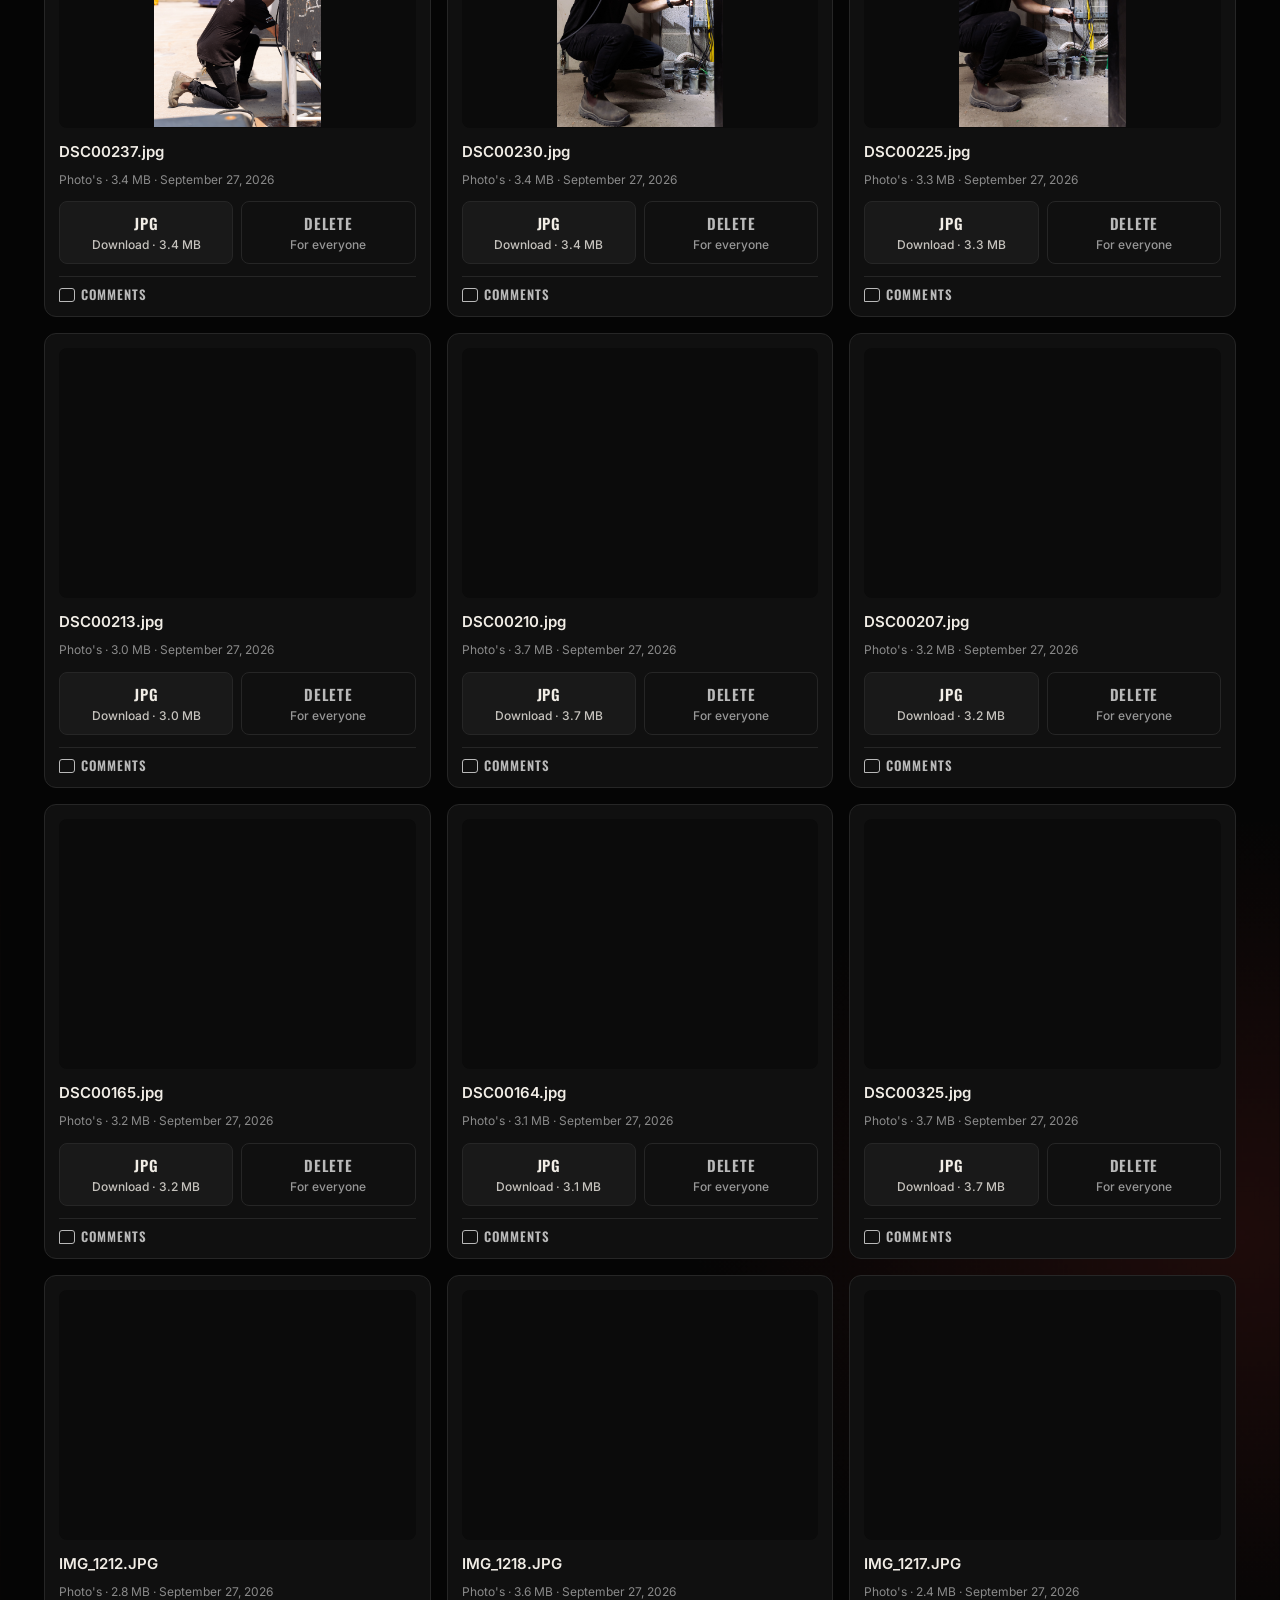
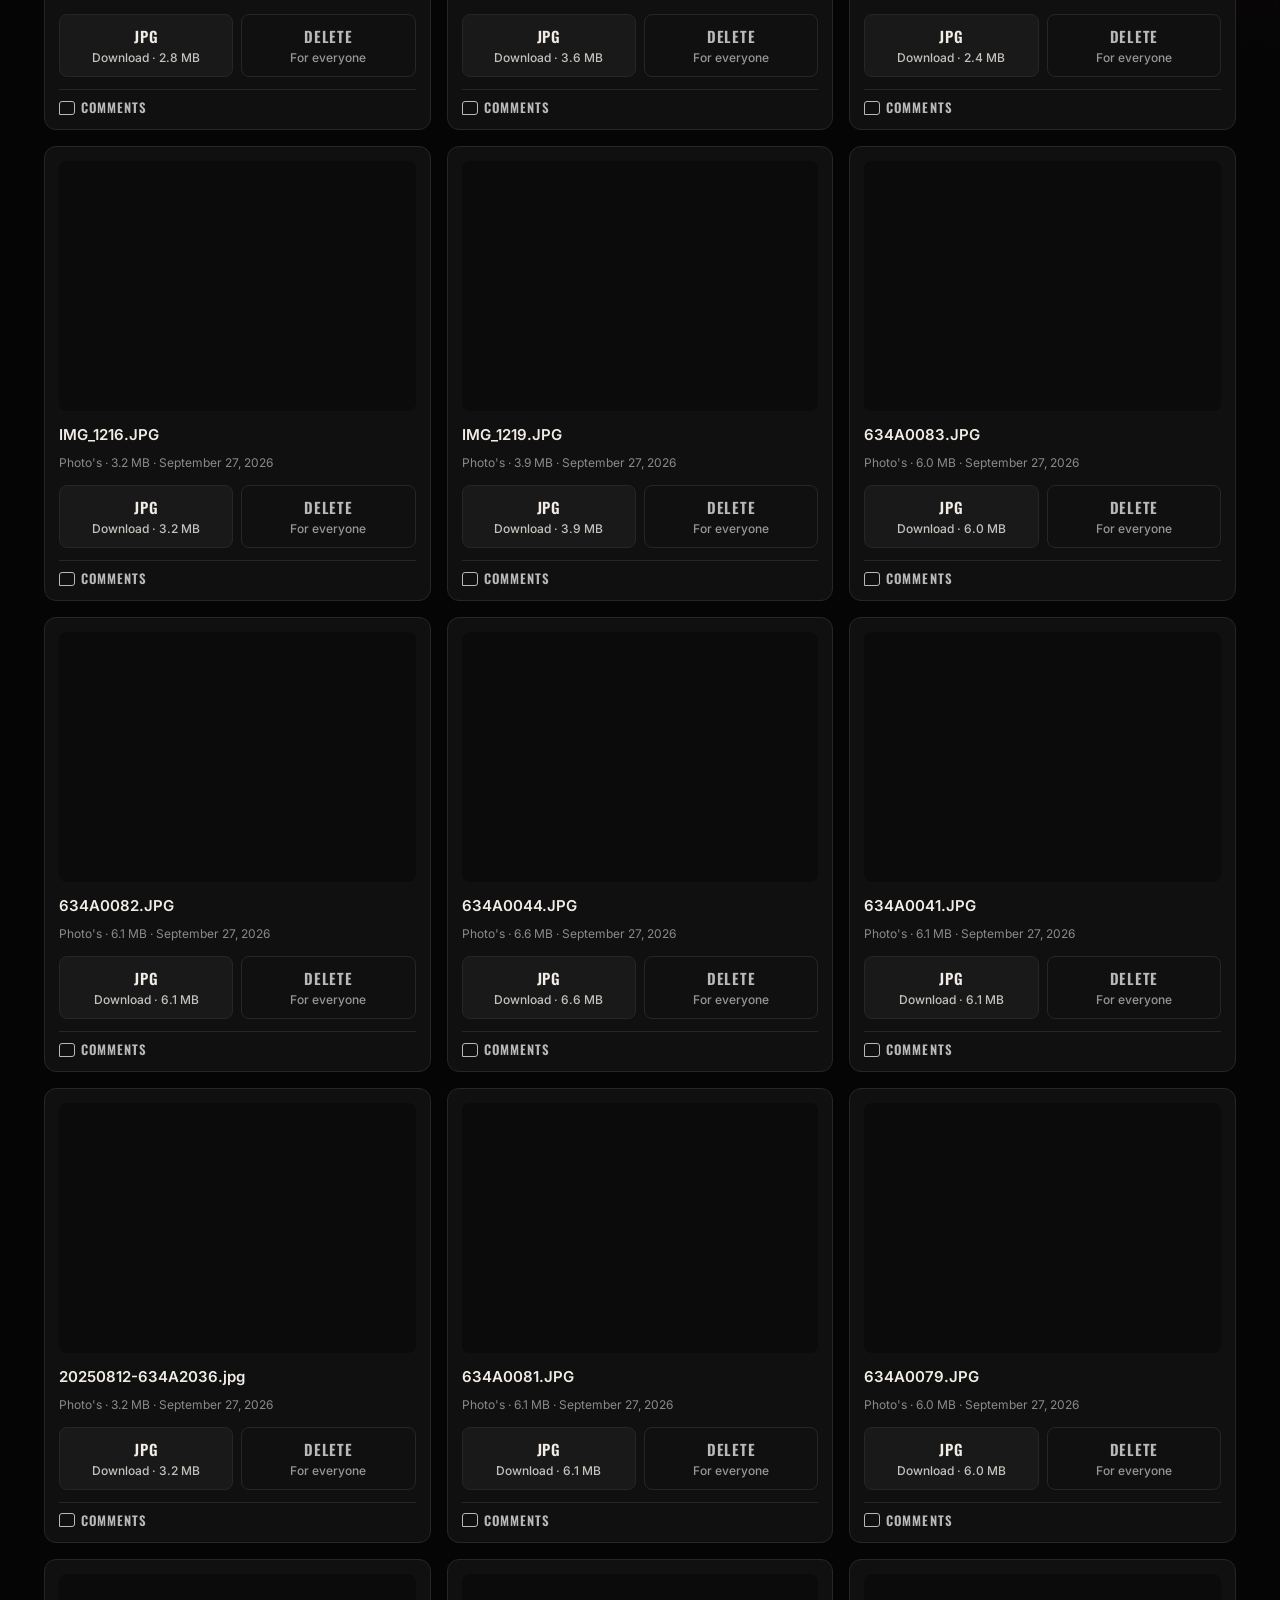
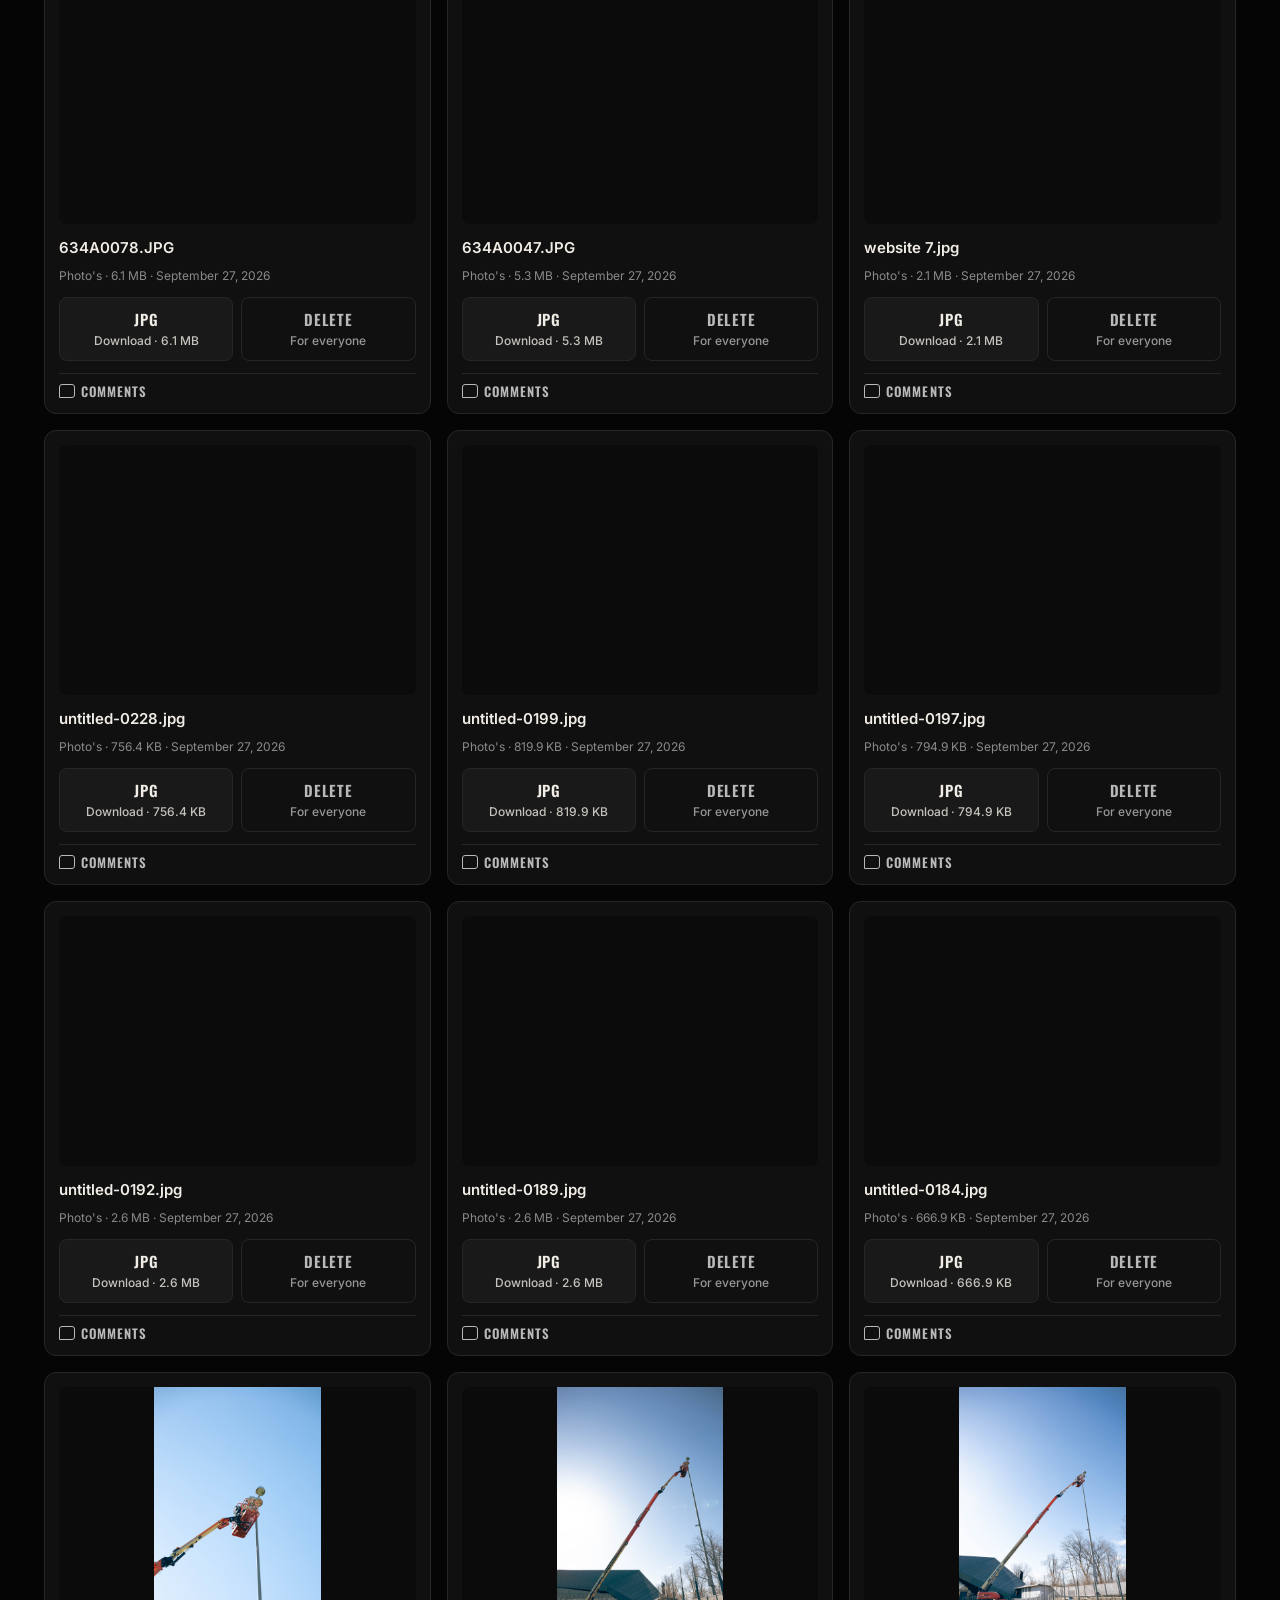
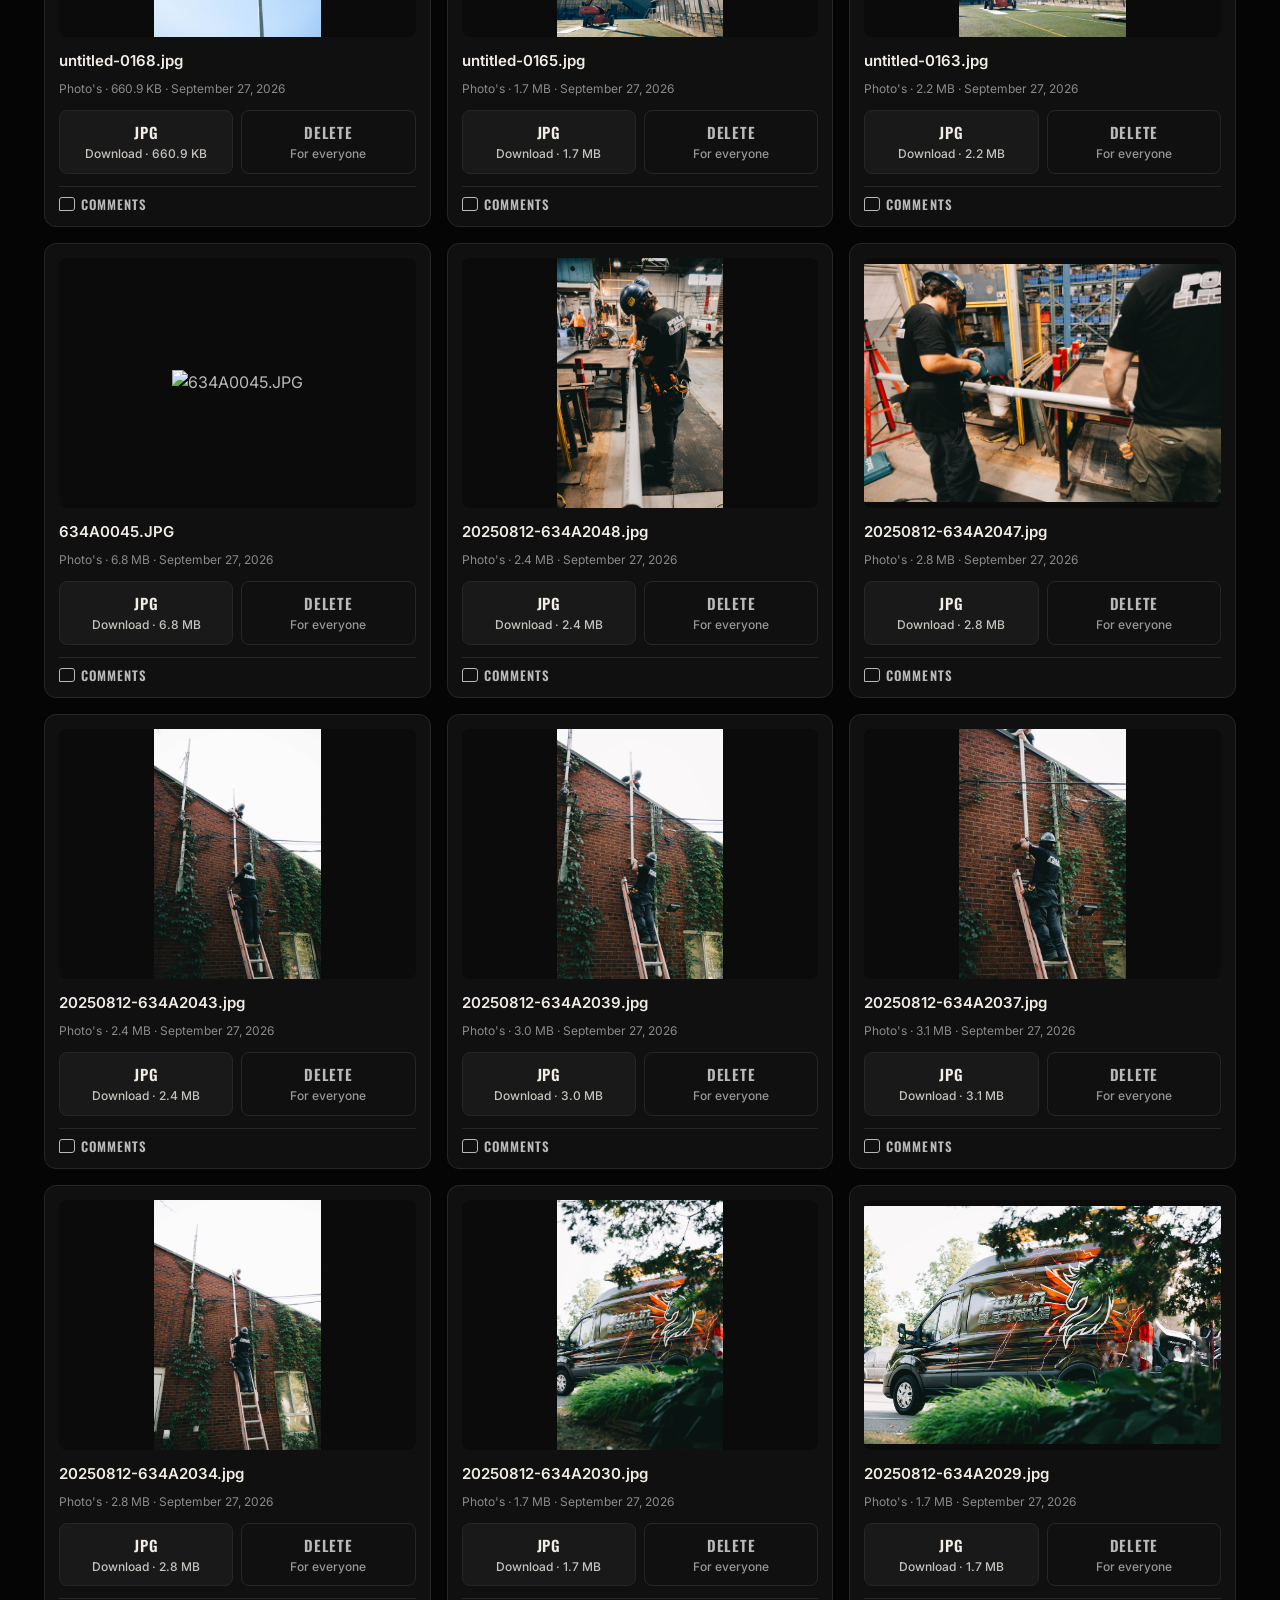
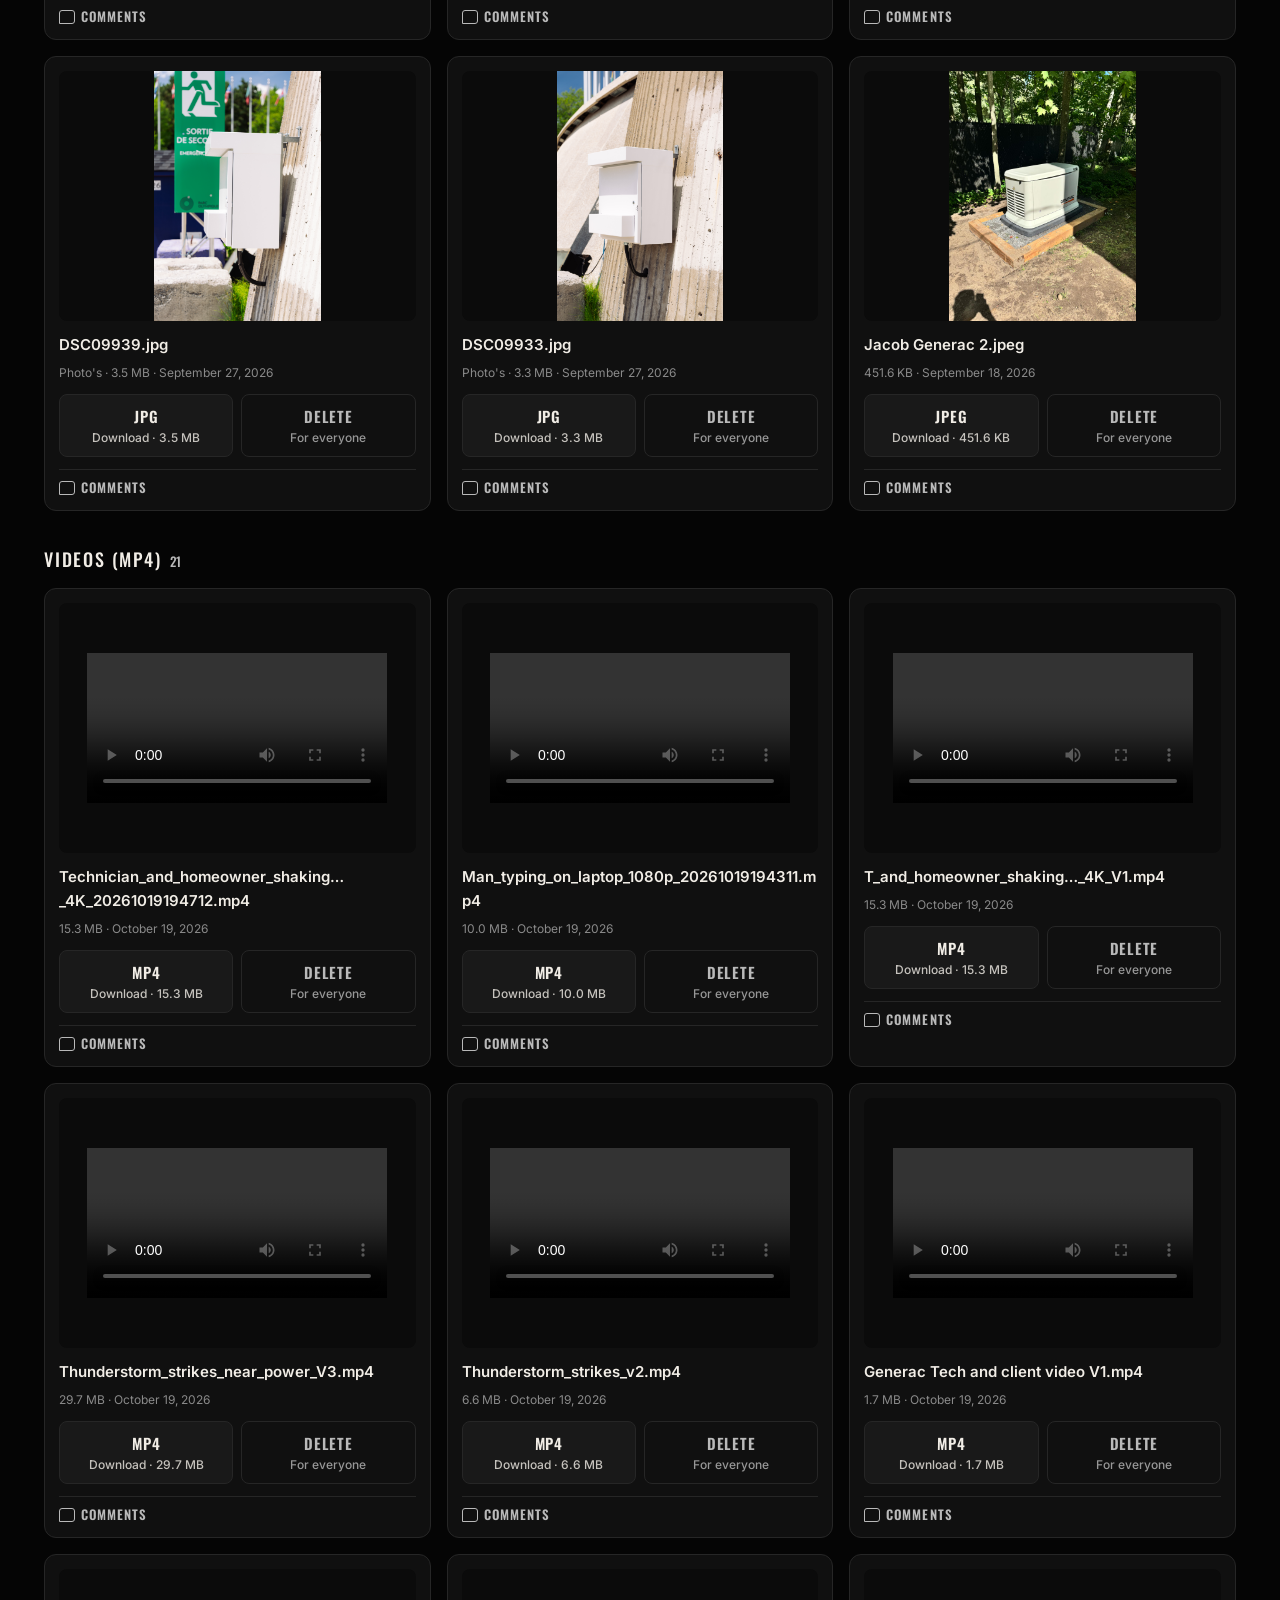
==== commit b817965d: "Final uploads: photos and videos listed in separate groups Co-Authored-By: Claude Sonnet 5.5 <norepl" ====
--- a/en/index.html
+++ b/en/index.html
@@ -119,6 +119,7 @@
 .more .specs{border:0;padding:0 0 18px;margin:0}
 @media (max-width:640px){.tabs{display:flex;width:100%}.tabs button{flex:1;padding:10px 8px}}
 @media (max-width:640px){.actions{display:grid;grid-template-columns:1fr 1fr;gap:8px}.actions .btn{padding:12px 14px;font-size:15px}}
+.final-group+.final-group{margin-top:34px}.final-group>h3{color:var(--pei-cream);font-weight:500;font-size:18px;letter-spacing:.1em;margin:0 0 14px}.final-group>h3 small{color:var(--pei-text);font-size:13px;letter-spacing:.06em;margin-left:8px}
 </style>
 <link rel="stylesheet" href="../assets/comments.css">
 <script>
@@ -771,7 +772,7 @@
 
   <section class="io" id="final">
     <header class="io-head"><h2>Final uploads</h2><p>Files dropped in the <a href="final-drafts/">upload centre</a> show up here automatically (updated every 15 minutes). Anyone can download or delete them.</p></header>
-    <div class="grid" id="final-list" aria-live="polite"><p class="note">Loading…</p></div>
+    <div id="final-list" aria-live="polite"><p class="note">Loading…</p></div>
   </section>
 
   <section class="io" id="facebook">
@@ -924,7 +925,21 @@
       const items = (m.items || []).filter(it => !gone(it, deleted));
       if (!items.length) return say(T.none);
       box.textContent = '';
-      items.forEach(it => {
+      const kinds = [['image/', 'Photos'], ['video/', 'Videos (MP4)'], ['', 'Other files']];
+      const kindOf = it => { const t = it.type || ''; const i = kinds.findIndex(k => k[0] && t.startsWith(k[0])); return i < 0 ? kinds.length - 1 : i; };
+      const groups = kinds.map(k => null);
+      const gridFor = it => {
+        const k = kindOf(it);
+        if (!groups[k]) {
+          const sec = el('section', 'final-group'), h = el('h3', '', kinds[k][1]);
+          h.append(el('small', '', String(items.filter(x => kindOf(x) === k).length)));
+          const g = el('div', 'grid');
+          sec.append(h, g);
+          groups[k] = {sec, g};
+        }
+        return groups[k].g;
+      };
+      items.slice().sort((a, b) => kindOf(a) - kindOf(b)).forEach(it => {
         const url = it.external ? it.url : base + it.url, type = it.type || '';
         const ext = (it.name.includes('.') ? it.name.split('.').pop() : 'file').toUpperCase();
         const card = el('article', 'card'), frame = el('div', 'frame');
@@ -953,15 +968,18 @@
               del.firstChild.textContent = T.del + ' ';
               return alert(T.delfail);
             }
+            const sec = card.closest('.final-group');
             card.remove();
+            if (sec && !sec.querySelector('.card')) sec.remove();
             if (!box.querySelector('.card')) say(T.none);
           });
         });
         dl.append(a, del);
         card.append(frame, meta, info, dl);
-        box.append(card);
+        gridFor(it).append(card);
         if (C) C.attach(card, 'Final-Uploads/' + it.path);
       });
+      groups.forEach(g => { if (g) box.append(g.sec); });
     })
     .catch(() => say(T.err));
 })();
